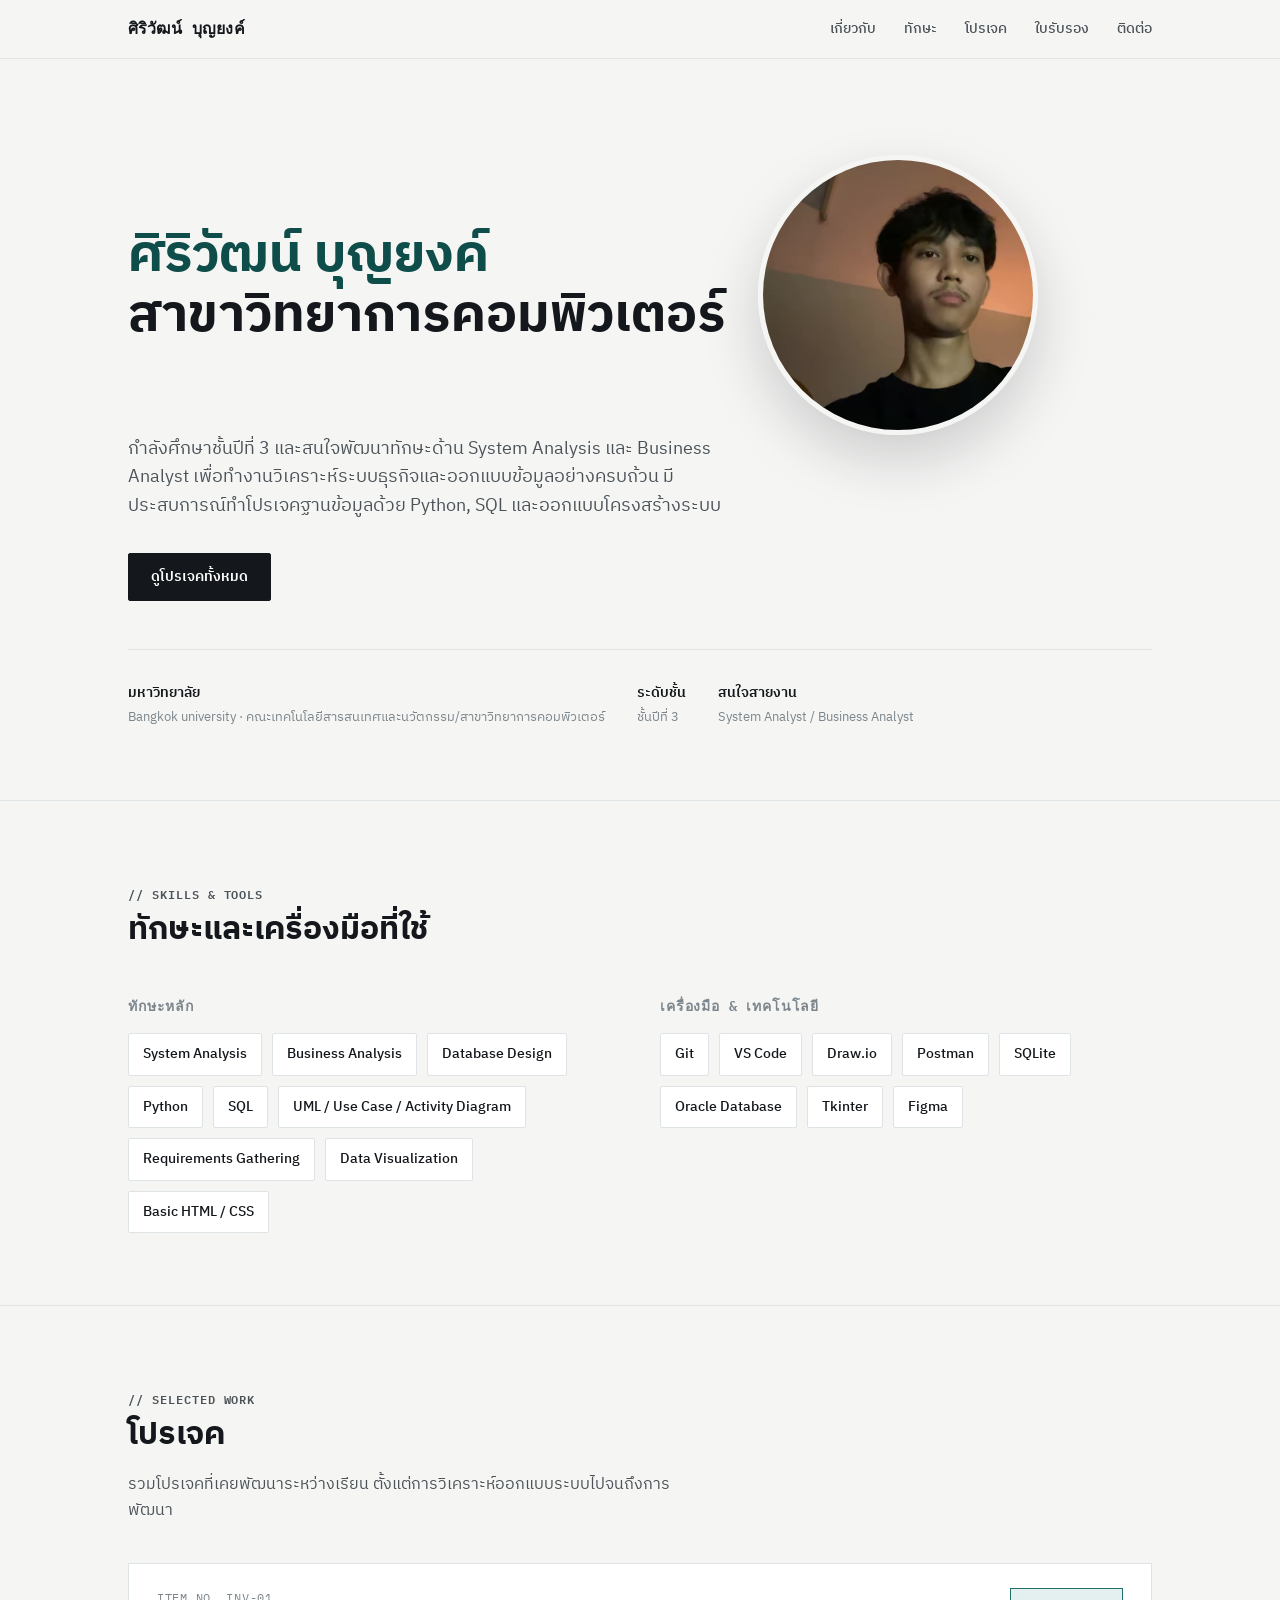
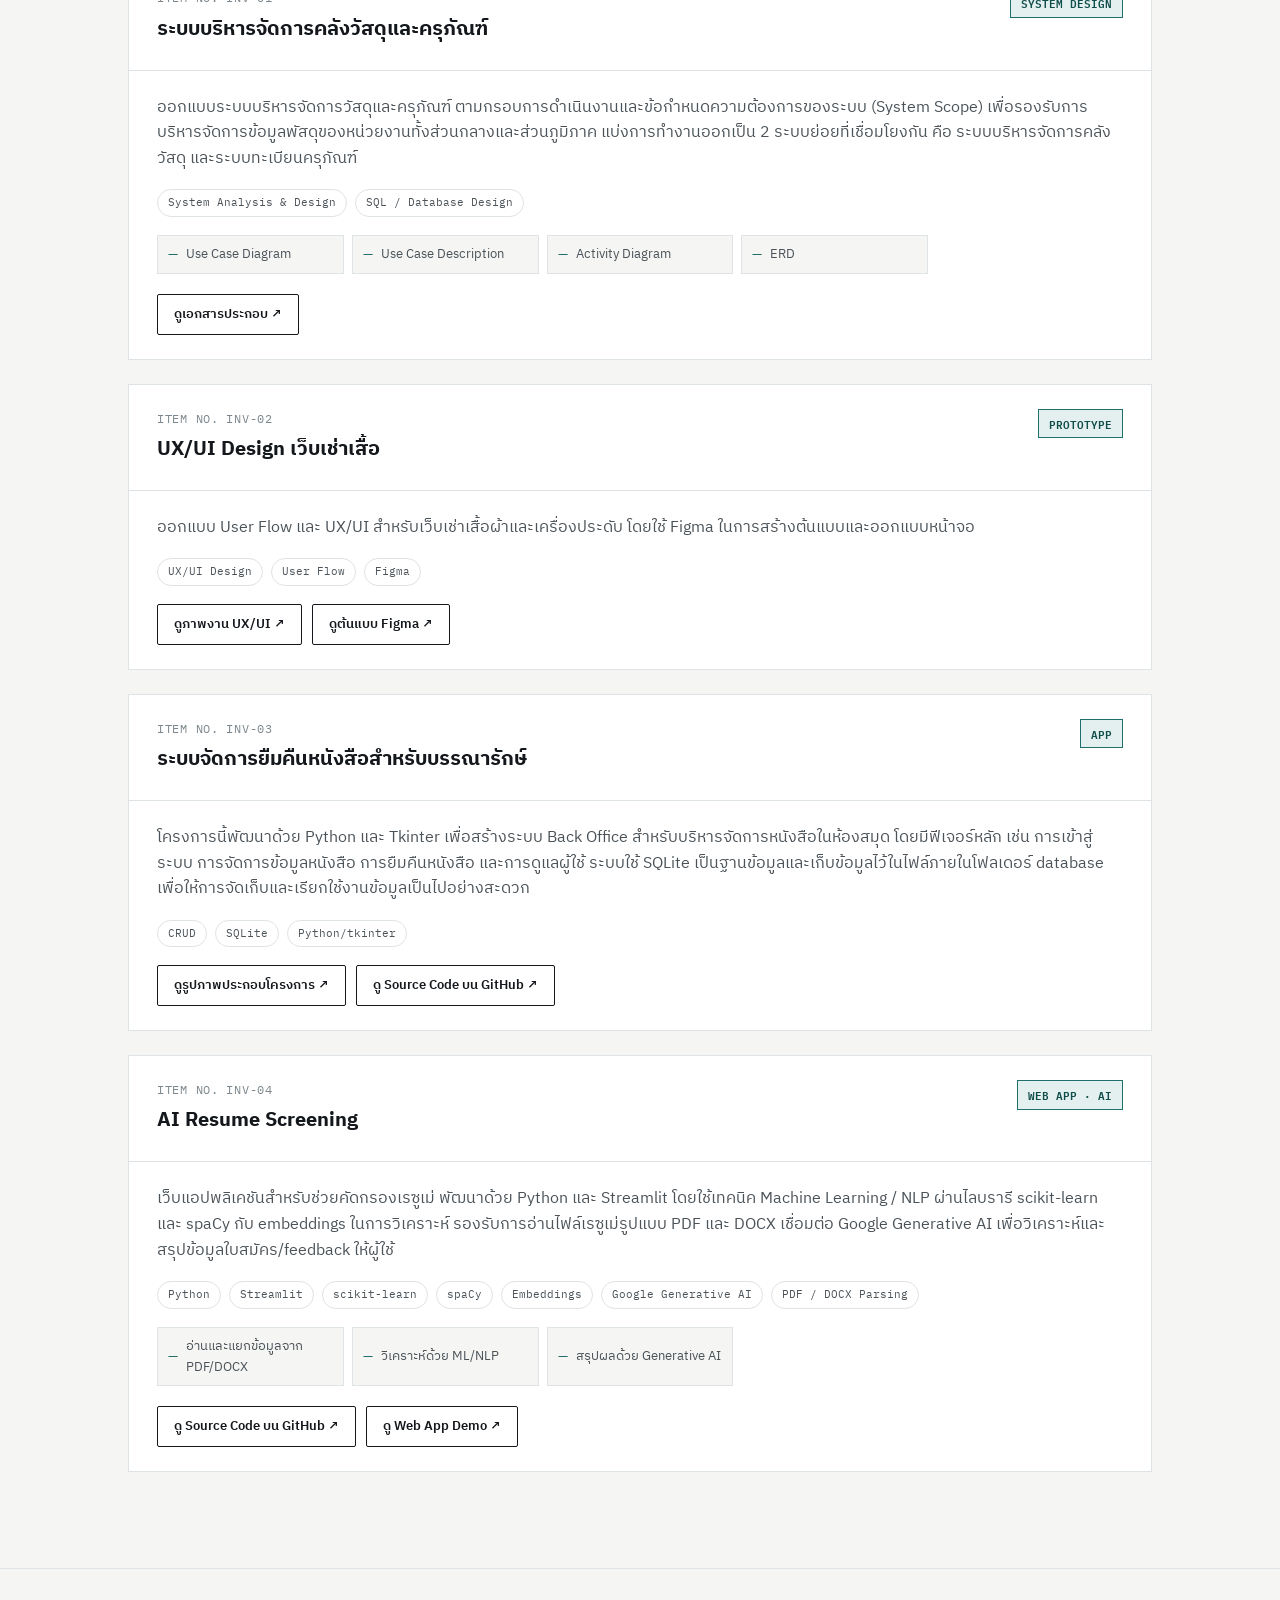
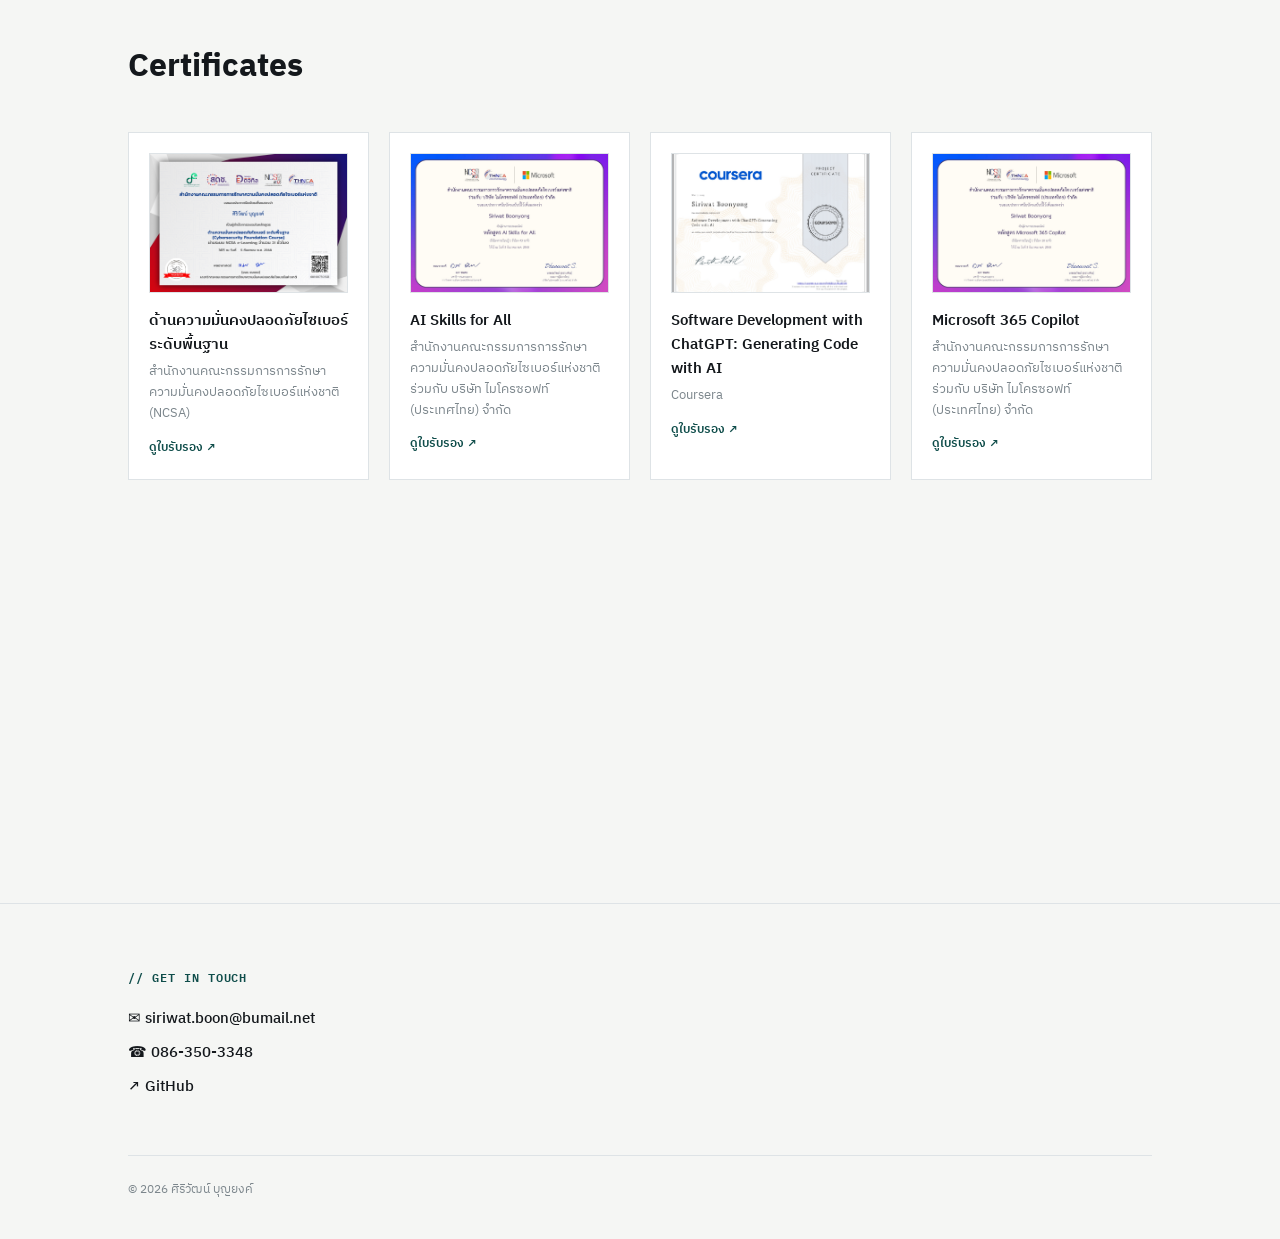
==== index.html @ 6d633935 "update2" ====
<!DOCTYPE html>
<html lang="th">
<head>
<meta charset="UTF-8">
<meta name="viewport" content="width=device-width, initial-scale=1.0">
<title> ศิริวัฒน์ บุญยงค์</title>
<link rel="preconnect" href="https://fonts.googleapis.com">
<link rel="preconnect" href="https://fonts.gstatic.com" crossorigin>
<link href="https://fonts.googleapis.com/css2?family=IBM+Plex+Sans+Thai:wght@400;500;600;700&family=IBM+Plex+Mono:wght@500;600&display=swap" rel="stylesheet">
<link rel="stylesheet" href="css/styles.css">
  
</head>
<body>

<header class="site">
  <nav class="nav">
    <a href="#top" class="nav-name mono">ศิริวัฒน์ บุญยงค์</a>
    <button class="nav-toggle" id="navToggle" aria-label="เปิดเมนู">MENU</button>
    <ul class="nav-links" id="navLinks">
      <li><a href="#about">เกี่ยวกับ</a></li>
      <li><a href="#skills">ทักษะ</a></li>
      <li><a href="#projects">โปรเจค</a></li>
      <li><a href="#certificates">ใบรับรอง</a></li>
      <li><a href="#contact">ติดต่อ</a></li>
    </ul>
  </nav>
</header>

<main id="top">

  <!-- ================= HERO ================= -->
  <section class="hero" id="about">
    <div class="wrap">
      <div class="hero-inner">
        <div>
          <div class="hero-head">
            <h1><span>ศิริวัฒน์ บุญยงค์</span><br>สาขาวิทยาการคอมพิวเตอร์</h1>
            <div class="hero-profile" data-reveal>
              <img src="images/profile.jpg" alt="ภาพโปรไฟล์ ศิริวัฒน์ บุญยงค์">
            </div>
          </div>
          <p class="lede">
            กำลังศึกษาชั้นปีที่ 3 และสนใจพัฒนาทักษะด้าน System Analysis
            และ Business Analyst เพื่อทำงานวิเคราะห์ระบบธุรกิจและออกแบบข้อมูลอย่างครบถ้วน
            มีประสบการณ์ทำโปรเจคฐานข้อมูลด้วย Python, SQL และออกแบบโครงสร้างระบบ
          </p>
          <div class="hero-actions">
            <a href="#projects" class="btn btn--primary">ดูโปรเจคทั้งหมด</a>
          </div>

          <div class="hero-meta">
            <div><strong>มหาวิทยาลัย</strong>Bangkok university · คณะเทคโนโลยีสารสนเทศและนวัตกรรม/สาขาวิทยาการคอมพิวเตอร์ </div>
            <div><strong>ระดับชั้น</strong>ชั้นปีที่ 3</div>
            <div><strong>สนใจสายงาน</strong>System Analyst / Business Analyst</div>
          </div>
        </div>
      </div>
    </div>
  </section>

  <!-- ================= SKILLS ================= -->
  <section id="skills">
    <div class="wrap">
      <div class="section-head" data-reveal>
        <p class="eyebrow">// skills &amp; tools</p>
        <h2>ทักษะและเครื่องมือที่ใช้</h2>
      </div>

      <div class="skills-grid">
        <div class="skill-block" data-reveal>
          <h3>ทักษะหลัก</h3>
          <div class="chip-row">
            <span class="chip">System Analysis</span>
            <span class="chip">Business Analysis</span>
            <span class="chip">Database Design</span>
            <span class="chip">Python</span>
            <span class="chip">SQL</span>
            <span class="chip">UML / Use Case / Activity Diagram</span>
            <span class="chip">Requirements Gathering</span>
            <span class="chip">Data Visualization</span>
            <span class="chip">Basic HTML / CSS</span>
          </div>
        </div>
        <div class="skill-block" data-reveal>
          <h3>เครื่องมือ &amp; เทคโนโลยี</h3>
          <div class="chip-row">
            <span class="chip">Git</span>
            <span class="chip">VS Code</span>
            <span class="chip">Draw.io</span>
            <span class="chip">Postman</span>
            <span class="chip">SQLite</span>
            <span class="chip">Oracle Database</span>
            <span class="chip">Tkinter</span>
            <span class="chip">Figma</span>

          </div>
        </div>
      </div>
    </div>
  </section>

  <!-- ================= PROJECTS ================= -->
  <section id="projects">
    <div class="wrap">
      <div class="section-head" data-reveal>
        <p class="eyebrow">// selected work</p>
        <h2>โปรเจค</h2>
        <p>รวมโปรเจคที่เคยพัฒนาระหว่างเรียน ตั้งแต่การวิเคราะห์ออกแบบระบบไปจนถึงการพัฒนา</p>
      </div>

      <!-- PROJECT 01 -->
      <article class="project-card" data-reveal>
        <div class="project-top">
          <div>
            <span class="project-code mono">ITEM NO. INV-01</span>
            <h3>ระบบบริหารจัดการคลังวัสดุและครุภัณฑ์</h3>
          </div>
          <span class="project-status">System Design</span>
        </div>
        <div class="project-body">
          <p>
            ออกแบบระบบบริหารจัดการวัสดุและครุภัณฑ์ ตามกรอบการดำเนินงานและข้อกำหนดความต้องการของระบบ (System Scope) เพื่อรองรับการบริหารจัดการข้อมูลพัสดุของหน่วยงานทั้งส่วนกลางและส่วนภูมิภาค แบ่งการทำงานออกเป็น 2 ระบบย่อยที่เชื่อมโยงกัน คือ ระบบบริหารจัดการคลังวัสดุ และระบบทะเบียนครุภัณฑ์
          </p>
          <div class="stack-row">
            <span class="stack-pill">System Analysis &amp; Design</span>
            <span class="stack-pill">SQL / Database Design</span>
          </div>
          <ul class="deliverables">
            <li>Use Case Diagram</li>
            <li>Use Case Description</li>
            <li>Activity Diagram</li>
            <li>ERD</li>
          </ul>
          <div class="project-links">
            <a class="link-btn" href="https://drive.google.com/file/d/1ZK7COYSIEDJHVGigNE8I8dJNyPGnnVB8/view?usp=sharing" target="_blank" rel="noopener">ดูเอกสารประกอบ ↗</a>
          </div>
        </div>
        <!-- Project 2 -->
      </article>
      <article class="project-card" data-reveal>
        <div class="project-top">
          <div>
            <span class="project-code mono">ITEM NO. INV-02</span>
            <h3>UX/UI Design เว็บเช่าเสื้อ</h3>
          </div>
          <span class="project-status">Prototype</span>
        </div>
        <div class="project-body">
          <p>
            ออกแบบ User Flow และ UX/UI สำหรับเว็บเช่าเสื้อผ้าและเครื่องประดับ โดยใช้ Figma ในการสร้างต้นแบบและออกแบบหน้าจอ 
          </p>
          <div class="stack-row">
            <span class="stack-pill">UX/UI Design</span>
            <span class="stack-pill">User Flow</span>
            <span class="stack-pill">Figma</span>
          </div>
          <div class="project-links">
            <a class="link-btn" href="uxui.html">ดูภาพงาน UX/UI ↗</a>
            <a class="link-btn" href="https://www.figma.com/design/9d2O4RATi7Ulo5uz5bs08j/Prototype?node-id=0-1&t=9TL6RGo3eWhiR7vQ-1" target="_blank" rel="noopener">ดูต้นแบบ Figma ↗</a>
          </div>

        </div>
      </article>
      <!-- PROJECT 03 -->
      <article class="project-card" data-reveal>
        <div class="project-top">
          <div>
            <span class="project-code mono">ITEM NO. INV-03</span>
            <h3>ระบบจัดการยืมคืนหนังสือสำหรับบรรณารักษ์</h3>
          </div>
          <span class="project-status">App</span>
        </div>
        <div class="project-body">
          <p>
            โครงการนี้พัฒนาด้วย Python และ Tkinter เพื่อสร้างระบบ Back Office สำหรับบริหารจัดการหนังสือในห้องสมุด โดยมีฟีเจอร์หลัก เช่น การเข้าสู่ระบบ การจัดการข้อมูลหนังสือ การยืมคืนหนังสือ และการดูแลผู้ใช้ ระบบใช้ SQLite เป็นฐานข้อมูลและเก็บข้อมูลไว้ในไฟล์ภายในโฟลเดอร์ database เพื่อให้การจัดเก็บและเรียกใช้งานข้อมูลเป็นไปอย่างสะดวก
          </p>
          <div class="stack-row">
            <span class="stack-pill">CRUD</span>
            <span class="stack-pill">SQLite</span>
            <span class="stack-pill">Python/tkinter</span>
          </div>
          <div class="project-links">
            <a class="link-btn" href="project2.html">ดูรูปภาพประกอบโครงการ ↗</a>
            <a class="link-btn" href="https://github.com/bbunnyb8/CS430.git" target="_blank" rel="noopener">ดู Source Code บน GitHub ↗</a>
          </div>
        </div>
      </article>

      <!-- PROJECT 04 -->
      <article class="project-card" data-reveal>
        <div class="project-top">
          <div>
            <span class="project-code mono">ITEM NO. INV-04</span>
            <h3>AI Resume Screening</h3>
          </div>
          <span class="project-status">Web App · AI</span>
        </div>
        <div class="project-body">
          <p>
            เว็บแอปพลิเคชันสำหรับช่วยคัดกรองเรซูเม่ พัฒนาด้วย Python และ Streamlit โดยใช้เทคนิค Machine Learning / NLP
            ผ่านไลบรารี scikit-learn และ spaCy กับ embeddings ในการวิเคราะห์ รองรับการอ่านไฟล์เรซูเม่รูปแบบ
            PDF และ DOCX เชื่อมต่อ Google Generative AI เพื่อวิเคราะห์และสรุปข้อมูลใบสมัคร/feedback ให้ผู้ใช้
          </p>
          <div class="stack-row">
            <span class="stack-pill">Python</span>
            <span class="stack-pill">Streamlit</span>
            <span class="stack-pill">scikit-learn</span>
            <span class="stack-pill">spaCy</span>
            <span class="stack-pill">Embeddings</span>
            <span class="stack-pill">Google Generative AI</span>
            <span class="stack-pill">PDF / DOCX Parsing</span>
          </div>
          <ul class="deliverables">
            <li>อ่านและแยกข้อมูลจาก PDF/DOCX</li>
            <li>วิเคราะห์ด้วย ML/NLP</li>
            <li>สรุปผลด้วย Generative AI</li>
          </ul>
          <div class="project-links">
            <a class="link-btn" href="https://github.com/siriwxt2004/Project-CS460-AI-Resume-Screening.git" target="_blank" rel="noopener">ดู Source Code บน GitHub ↗</a>
            <a class="link-btn" href="https://project-cs460-ai-resume-screening-njx594xsb7g9jujrwlzyk2.streamlit.app/" target="_blank" rel="noopener">ดู Web App Demo ↗</a>
          </div>

        </div>
      </article>
  </section>

  <!-- ================= CERTIFICATES ================= -->
  <section id="certificates">
    <div class="wrap">
      <div class="section-head" data-reveal>
        <h2>Certificates</h2>
      </div>

      <div class="cert-grid">
        <div class="cert-card" data-reveal>
          <a href="images/1.jpg" target="_blank" rel="noopener" aria-label="ดูใบรับรอง 1">
            <div class="cert-thumb"><img src="images/1.jpg" alt="ใบรับรอง 1"></div>
          </a>
          <h4>ด้านความมั่นคงปลอดภัยไซเบอร์ ระดับพื้นฐาน</h4>
          <p>สำนักงานคณะกรรมการการรักษาความมั่นคงปลอดภัยไซเบอร์แห่งชาติ (NCSA)</p>
          <a href="images/1.jpg" target="_blank" rel="noopener">ดูใบรับรอง ↗</a>
        </div>
        <div class="cert-card" data-reveal>
          <a href="images/2.jpg" target="_blank" rel="noopener" aria-label="ดูใบรับรอง 2">
            <div class="cert-thumb"><img src="images/2.jpg" alt="ใบรับรอง 2"></div>
          </a>
          <h4>AI Skills for All</h4>
          <p>สำนักงานคณะกรรมการการรักษาความมั่นคงปลอดภัยไซเบอร์แห่งชาติ ร่วมกับ บริษัท ไมโครซอฟท์ (ประเทศไทย) จำกัด</p>
          <a href="images/2.jpg" target="_blank" rel="noopener">ดูใบรับรอง ↗</a>
        </div>
        <div class="cert-card" data-reveal>
          <a href="images/4.jpg" target="_blank" rel="noopener" aria-label="ดูใบรับรอง 4">
            <div class="cert-thumb"><img src="images/4.jpg" alt="ใบรับรอง 4"></div>
          </a>
          <h4>Software Development with ChatGPT: Generating Code with AI</h4>
          <p>Coursera</p>
          <a href="images/4.jpg" target="_blank" rel="noopener">ดูใบรับรอง ↗</a>
        </div>
        <div class="cert-card" data-reveal>
          <a href="images/5.jpg" target="_blank" rel="noopener" aria-label="ดูใบรับรอง 5">
            <div class="cert-thumb"><img src="images/5.jpg" alt="ใบรับรอง 5"></div>
          </a>
          <h4>Microsoft 365 Copilot</h4>
          <p>สำนักงานคณะกรรมการการรักษาความมั่นคงปลอดภัยไซเบอร์แห่งชาติ ร่วมกับ บริษัท ไมโครซอฟท์ (ประเทศไทย) จำกัด</p>
          <a href="images/5.jpg" target="_blank" rel="noopener">ดูใบรับรอง ↗</a>
        </div>
        <div class="cert-card" data-reveal>
          <a href="images/6.jpg" target="_blank" rel="noopener" aria-label="ดูใบรับรอง 6">
            <div class="cert-thumb"><img src="images/6.jpg" alt="ใบรับรอง 6"></div>
          </a>
          <h4>Official Practice Exam: AWS Certified AI Practitioner (AIF-C01 - English)</h4>
          <p>AWS Training & Certification</p>
          <a href="images/6.jpg" target="_blank" rel="noopener">ดูใบรับรอง ↗</a>
        </div>
      </div>
    </div>
  </section>

  <!-- ================= CONTACT ================= -->
  <footer id="contact">
    <div class="wrap">
      <div class="contact-grid">
        <div>
          <p class="eyebrow">// get in touch</p>
          <!-- <h2 class="contact-heading">พร้อมพูดคุยเรื่องสหกิจศึกษา<br>หรือโอกาสร่วมงาน</h2> -->
          <ul class="contact-list">
            <li><a href="mailto:siriwat.boon@bumail.net">✉ siriwat.boon@bumail.net</a></li>
            <li><a href="tel:0863503348">☎ 086-350-3348</a></li>
            <li><a href="https://github.com/siriwxt2004" target="_blank" rel="noopener">↗ GitHub</a></li>

          </ul>
        </div>
      </div>
      <div class="foot-bottom">
        <span>© 2026 ศิริวัฒน์ บุญยงค์</span>
        <!-- <span class="mono">STATUS: OPEN FOR CO-OP 2569</span> -->
      </div>
    </div>
  </footer>

</main>

<script src="js/scripts.js"></script>

</body>
</html>
---- css/styles.css ----
:root{
    --bg:#F5F6F4;
    --bg-alt:#FFFFFF;
    --ink:#14181C;
    --ink-soft:#4B5359;
    --ink-faint:#7C868C;
    --line:#DEE3E6;
    --accent:#1F6F6B;
    --accent-ink:#0F4D4A;
    --accent-soft:#E4F0EF;
    --amber:#B8842E;
    --amber-soft:#F6EDDD;
    --radius:2px;
    --maxw:1080px;
  }
  *{box-sizing:border-box;}
  html{scroll-behavior:smooth;}
  body{
    margin:0;
    background:var(--bg);
    color:var(--ink);
    font-family:'IBM Plex Sans Thai',sans-serif;
    line-height:1.6;
    -webkit-font-smoothing:antialiased;
  }
  .mono{font-family:'IBM Plex Mono',monospace;}
  a{color:inherit;}
  img{max-width:100%;display:block;}
  .wrap{max-width:var(--maxw);margin:0 auto;padding:0 28px;}
  :focus-visible{outline:2px solid var(--accent);outline-offset:3px;}

  /* ---------- NAV ---------- */
  header.site{
    position:sticky;top:0;z-index:50;
    background:rgba(245,246,244,0.92);
    backdrop-filter:blur(6px);
    border-bottom:1px solid var(--line);
  }
  .nav{display:flex;align-items:center;justify-content:space-between;padding:16px 28px;max-width:var(--maxw);margin:0 auto;}
  .nav-name{font-weight:700;font-size:16px;letter-spacing:0.01em;text-decoration:none;}
  .nav-links{display:flex;gap:28px;list-style:none;margin:0;padding:0;}
  .nav-links a{text-decoration:none;font-size:14px;color:var(--ink-soft);font-weight:500;transition:color .15s;}
  .nav-links a:hover{color:var(--accent-ink);}
  .nav-toggle{display:none;background:none;border:1px solid var(--line);border-radius:var(--radius);padding:8px 10px;font-family:'IBM Plex Mono',monospace;font-size:12px;cursor:pointer;}

  /* ---------- ASSET TAG (signature element) ---------- */
  .tag{
    position:relative;
    display:inline-flex;align-items:center;gap:8px;
    font-family:'IBM Plex Mono',monospace;
    font-size:12px;font-weight:600;letter-spacing:0.04em;
    padding:6px 14px 6px 20px;
    border:1px solid var(--accent);
    color:var(--accent-ink);
    background:var(--accent-soft);
    text-transform:uppercase;
  }
  .tag::before{
    content:"";
    position:absolute;left:8px;top:50%;transform:translateY(-50%);
    width:5px;height:5px;border-radius:50%;
    background:var(--bg);
    border:1px solid var(--accent);
  }
  .tag--amber{border-color:var(--amber);color:var(--amber);background:var(--amber-soft);}
  .tag--amber::before{border-color:var(--amber);}

  /* ---------- HERO ---------- */
  .hero{padding:96px 0 72px;border-bottom:1px solid var(--line);}
  .hero-inner{display:grid;grid-template-columns:minmax(0,1fr);gap:32px;}
  .hero-head{display:flex;align-items:center;gap:32px;flex-wrap:wrap;}
  .hero-head h1{margin:0;}
  .hero-profile{width:auto;min-width:0;padding:0;background:transparent;border:none;box-shadow:none;}
  .hero-profile img{width:280px;height:280px;border-radius:50%;border:5px solid var(--bg);box-shadow:0 24px 55px rgba(20,24,28,.18);object-fit:cover;display:block;}
  .hero-eyebrow{margin-bottom:20px;}
  .hero h1{font-size:clamp(32px,5vw,52px);font-weight:700;line-height:1.15;margin:0 0 16px;}
  .hero h1 span{color:var(--accent-ink);}
  .hero p.lede{font-size:18px;color:var(--ink-soft);max-width:620px;margin:0 0 32px;}
  .hero-actions{display:flex;gap:12px;flex-wrap:wrap;}
  .btn{
    display:inline-flex;align-items:center;gap:8px;
    padding:12px 22px;font-size:14px;font-weight:600;
    text-decoration:none;border-radius:var(--radius);
    border:1px solid var(--ink);transition:all .15s;
  }
  .btn--primary{background:var(--ink);color:var(--bg-alt);}
  .btn--primary:hover{background:var(--accent-ink);border-color:var(--accent-ink);}
  .btn--ghost{background:transparent;color:var(--ink);}
  .btn--ghost:hover{background:var(--ink);color:var(--bg-alt);}

  .hero-meta{display:flex;gap:32px;flex-wrap:wrap;margin-top:48px;padding-top:32px;border-top:1px solid var(--line);}
  .hero-meta div{font-size:13px;color:var(--ink-faint);}
  .hero-meta strong{display:block;font-size:14px;color:var(--ink);font-weight:600;margin-bottom:2px;}

  /* ---------- SECTION SHELL ---------- */
  section{padding:72px 0;border-bottom:1px solid var(--line);}
  .section-head{margin-bottom:40px;}
  .eyebrow{font-family:'IBM Plex Mono',monospace;font-size:12px;font-weight:600;letter-spacing:0.08em;text-transform:uppercase;color:var(--accent-ink);margin:0 0 10px;}
  .section-head h2{font-size:clamp(24px,3vw,32px);font-weight:700;margin:0;}
  .section-head p{color:var(--ink-soft);max-width:560px;margin:12px 0 0;}

  /* ---------- SKILLS ---------- */
  .skills-grid{display:grid;grid-template-columns:1fr 1fr;gap:40px;}
  .skill-block h3{font-size:14px;text-transform:uppercase;letter-spacing:0.06em;color:var(--ink-faint);margin:0 0 16px;font-family:'IBM Plex Mono',monospace;}
  .chip-row{display:flex;flex-wrap:wrap;gap:10px;}
  .chip{
    display:flex;align-items:center;gap:8px;
    background:var(--bg-alt);border:1px solid var(--line);
    padding:9px 14px;font-size:14px;font-weight:500;
    border-radius:var(--radius);
  }
  .chip .num{font-family:'IBM Plex Mono',monospace;font-size:11px;color:var(--ink-faint);}

  /* ---------- PROJECTS ---------- */
  .project-card{
    background:var(--bg-alt);border:1px solid var(--line);
    margin-bottom:24px;position:relative;
  }
  .project-card::before{
    content:"";position:absolute;left:20px;top:0;width:1px;height:100%;
    background:repeating-linear-gradient(to bottom, var(--line) 0 6px, transparent 6px 12px);
    opacity:.6;display:none;
  }
  .project-top{
    display:flex;align-items:flex-start;justify-content:space-between;
    gap:20px;padding:24px 28px;border-bottom:1px solid var(--line);
    flex-wrap:wrap;
  }
  .project-code{font-family:'IBM Plex Mono',monospace;font-size:12px;color:var(--ink-faint);letter-spacing:0.06em;margin-bottom:6px;display:block;}
  .project-top h3{font-size:20px;margin:0;font-weight:700;}
  .project-status{font-family:'IBM Plex Mono',monospace;font-size:11px;font-weight:600;padding:5px 10px;border:1px solid var(--accent);color:var(--accent-ink);background:var(--accent-soft);text-transform:uppercase;white-space:nowrap;height:fit-content;}
  .project-body{padding:24px 28px;}
  .project-body p{color:var(--ink-soft);margin:0 0 18px;}
  .stack-row{display:flex;flex-wrap:wrap;gap:8px;margin-bottom:18px;}
  .stack-pill{font-family:'IBM Plex Mono',monospace;font-size:11px;padding:4px 10px;border:1px solid var(--line);color:var(--ink-soft);border-radius:20px;}
  .deliverables{margin:0 0 20px;padding:0;list-style:none;display:grid;grid-template-columns:repeat(auto-fill,minmax(160px,1fr));gap:8px;}
  .deliverables li{font-size:13px;color:var(--ink-soft);padding:8px 10px;background:var(--bg);border:1px solid var(--line);display:flex;align-items:center;gap:8px;}
  .deliverables li::before{content:"—";color:var(--accent);font-weight:700;}
  .project-links{display:flex;gap:10px;flex-wrap:wrap;}
  .link-btn{
    font-size:13px;font-weight:600;padding:9px 16px;text-decoration:none;
    border:1px solid var(--ink);border-radius:var(--radius);
    display:inline-flex;align-items:center;gap:6px;
    background:transparent;color:var(--ink);cursor:pointer;
    font-family:inherit;
  }
  .link-btn:hover{background:var(--ink);color:var(--bg-alt);}
  .note{font-size:12px;color:var(--ink-faint);margin-top:14px;border-top:1px dashed var(--line);padding-top:12px;}

  .add-project{
    border:1px dashed var(--ink-faint);
    background:transparent;
    padding:28px;text-align:center;color:var(--ink-faint);
    font-size:14px;
  }
  .add-project strong{display:block;color:var(--ink-soft);margin-bottom:4px;font-weight:600;}

  /* ---------- CERTIFICATES ---------- */
  .cert-grid{display:grid;grid-template-columns:repeat(auto-fill,minmax(240px,1fr));gap:20px;}
  .cert-card{background:var(--bg-alt);border:1px solid var(--line);padding:20px;}
  .cert-thumb{
    height:140px;background:var(--amber-soft);border:1px solid var(--line);
    display:flex;align-items:center;justify-content:center;
    margin-bottom:16px;color:var(--amber);font-family:'IBM Plex Mono',monospace;font-size:12px;
    overflow:hidden;
  }
  .cert-thumb img{width:100%;height:100%;object-fit:cover;display:block;}
  .cert-card h4{margin:0 0 4px;font-size:15px;font-weight:600;}
  .cert-card p{margin:0 0 10px;font-size:13px;color:var(--ink-faint);}
  .cert-card a{font-size:12px;font-weight:600;color:var(--accent-ink);text-decoration:none;}
  .cert-card a:hover{text-decoration:underline;}

  /* ---------- CONTACT / FOOTER ---------- */
  footer{padding:64px 0 40px;}
  .contact-grid{display:flex;flex-wrap:wrap;gap:40px;justify-content:space-between;align-items:flex-end;}
  .contact-list{list-style:none;padding:0;margin:20px 0 0;display:flex;flex-direction:column;gap:10px;}
  .contact-list a{text-decoration:none;font-size:15px;font-weight:500;display:flex;gap:10px;align-items:center;}
  .contact-list a:hover{color:var(--accent-ink);}
  .foot-bottom{margin-top:56px;padding-top:24px;border-top:1px solid var(--line);font-size:12px;color:var(--ink-faint);display:flex;justify-content:space-between;flex-wrap:wrap;gap:10px;}

  [data-reveal]{opacity:0;transform:translateY(14px);transition:opacity .5s ease, transform .5s ease;}
  [data-reveal].is-visible{opacity:1;transform:translateY(0);}
  @media (prefers-reduced-motion: reduce){
    [data-reveal]{opacity:1;transform:none;transition:none;}
    html{scroll-behavior:auto;}
  }

  @media (max-width:960px){
    .hero-inner{grid-template-columns:1fr;}
    .hero-head{flex-direction:column;align-items:flex-start;}
    .hero-profile{margin:0;}
  }
  @media (max-width:760px){
    .nav-links{
      position:absolute;top:100%;left:0;right:0;background:var(--bg-alt);
      flex-direction:column;padding:16px 28px;border-bottom:1px solid var(--line);
      display:none;gap:16px;
    }
    .nav-links.open{display:flex;}
    .nav-toggle{display:block;}
    .skills-grid{grid-template-columns:1fr;}
    .hero{padding:64px 0 48px;}
    .contact-grid{flex-direction:column;align-items:flex-start;}
  }
  .back-btn{display:inline-flex;align-items:center;gap:8px;padding:12px 18px;border-radius:var(--radius);border:1px solid var(--ink);background:var(--bg-alt);color:var(--ink);font-weight:600;}
  .page-head{padding:72px 0 24px;}
  .page-head h1{margin:0;font-size:clamp(30px,4vw,44px);line-height:1.1;font-weight:700;}
  .page-head p{margin:12px 0 0;color:var(--ink-soft);max-width:720px;}
  .gallery-grid{display:grid;grid-template-columns:repeat(2,minmax(0,1fr));gap:20px;margin-top:40px;}
  .gallery-card{background:var(--bg-alt);border:1px solid var(--line);padding:16px;border-radius:10px;}
  .gallery-image-button{border:none;background:transparent;padding:0;width:100%;cursor:pointer;text-align:left;}
  .gallery-image-button img{height:320px;object-fit:contain;width:100%;background:#fff;border-radius:8px;transition:transform .15s ease;}
  .gallery-image-button:hover img{transform:scale(1.02);}
  .gallery-card h2{margin:18px 0 10px;font-size:16px;}
  .gallery-card p{margin:0;color:var(--ink-soft);font-size:14px;line-height:1.5;}
  .caption{display:block;margin-top:10px;font-size:13px;color:var(--ink-faint);}
  .lightbox-overlay{position:fixed;inset:0;display:none;align-items:center;justify-content:center;background:rgba(20,24,28,.75);z-index:200;}
  .lightbox-overlay.is-open{display:flex;}
  .lightbox-backdrop{position:absolute;inset:0;background:rgba(20,24,28,.75);}
  .lightbox-content{position:relative;max-width:min(90vw,980px);width:100%;background:var(--bg-alt);border-radius:16px;overflow:hidden;box-shadow:0 20px 60px rgba(0,0,0,.2);padding:24px;z-index:1;}
  .lightbox-close{position:absolute;top:16px;right:16px;border:none;background:var(--bg-alt);color:var(--ink);width:38px;height:38px;border-radius:50%;cursor:pointer;font-size:18px;z-index:2;}
  .lightbox-content img{width:100%;height:auto;max-height:70vh;object-fit:contain;display:block;border-radius:12px;}
  .lightbox-caption{margin-top:16px;color:var(--ink-soft);font-size:14px;}
  .lightbox-controls{display:flex;justify-content:center;gap:12px;margin-top:16px;}
  .lightbox-controls button{border:1px solid var(--line);background:var(--bg-alt);padding:10px 14px;border-radius:8px;cursor:pointer;font-family:inherit;color:var(--ink);}
  @media(max-width:860px){.gallery-grid{grid-template-columns:1fr;}.gallery-card img{height:auto;}}
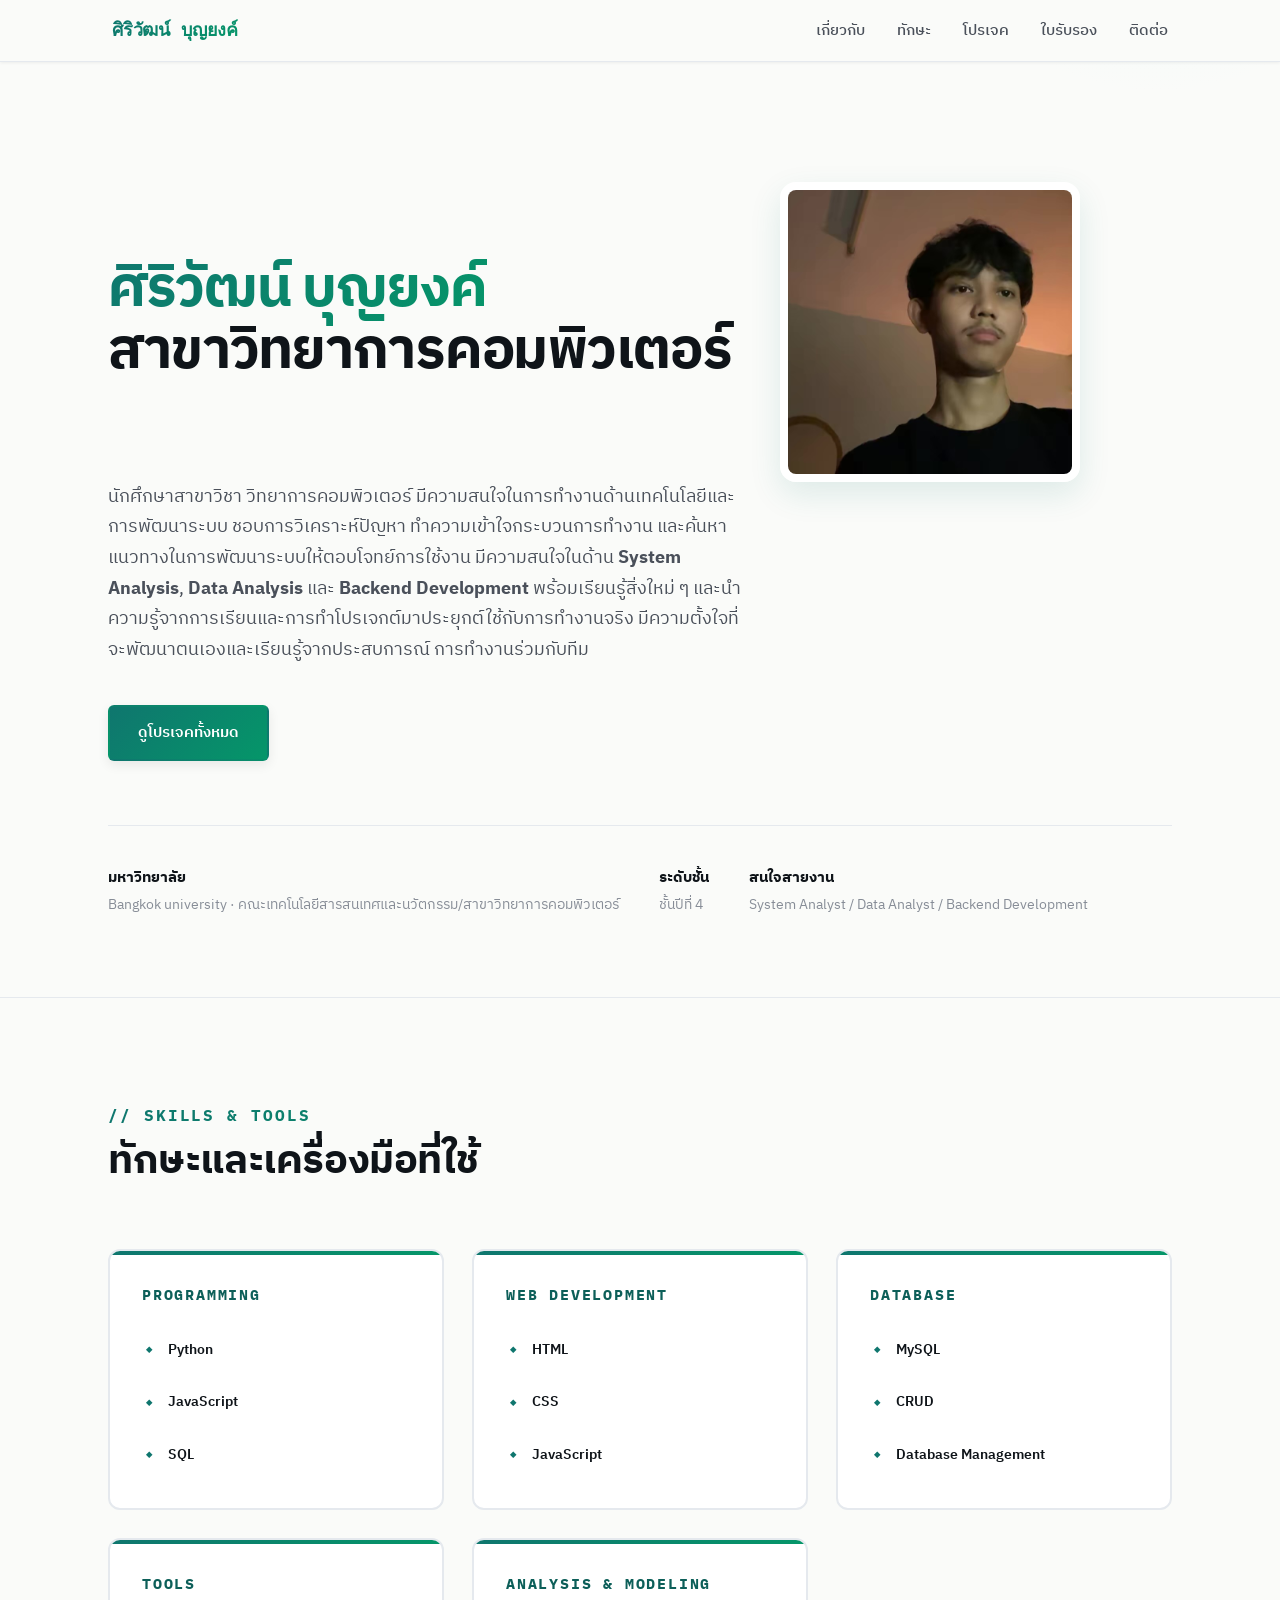
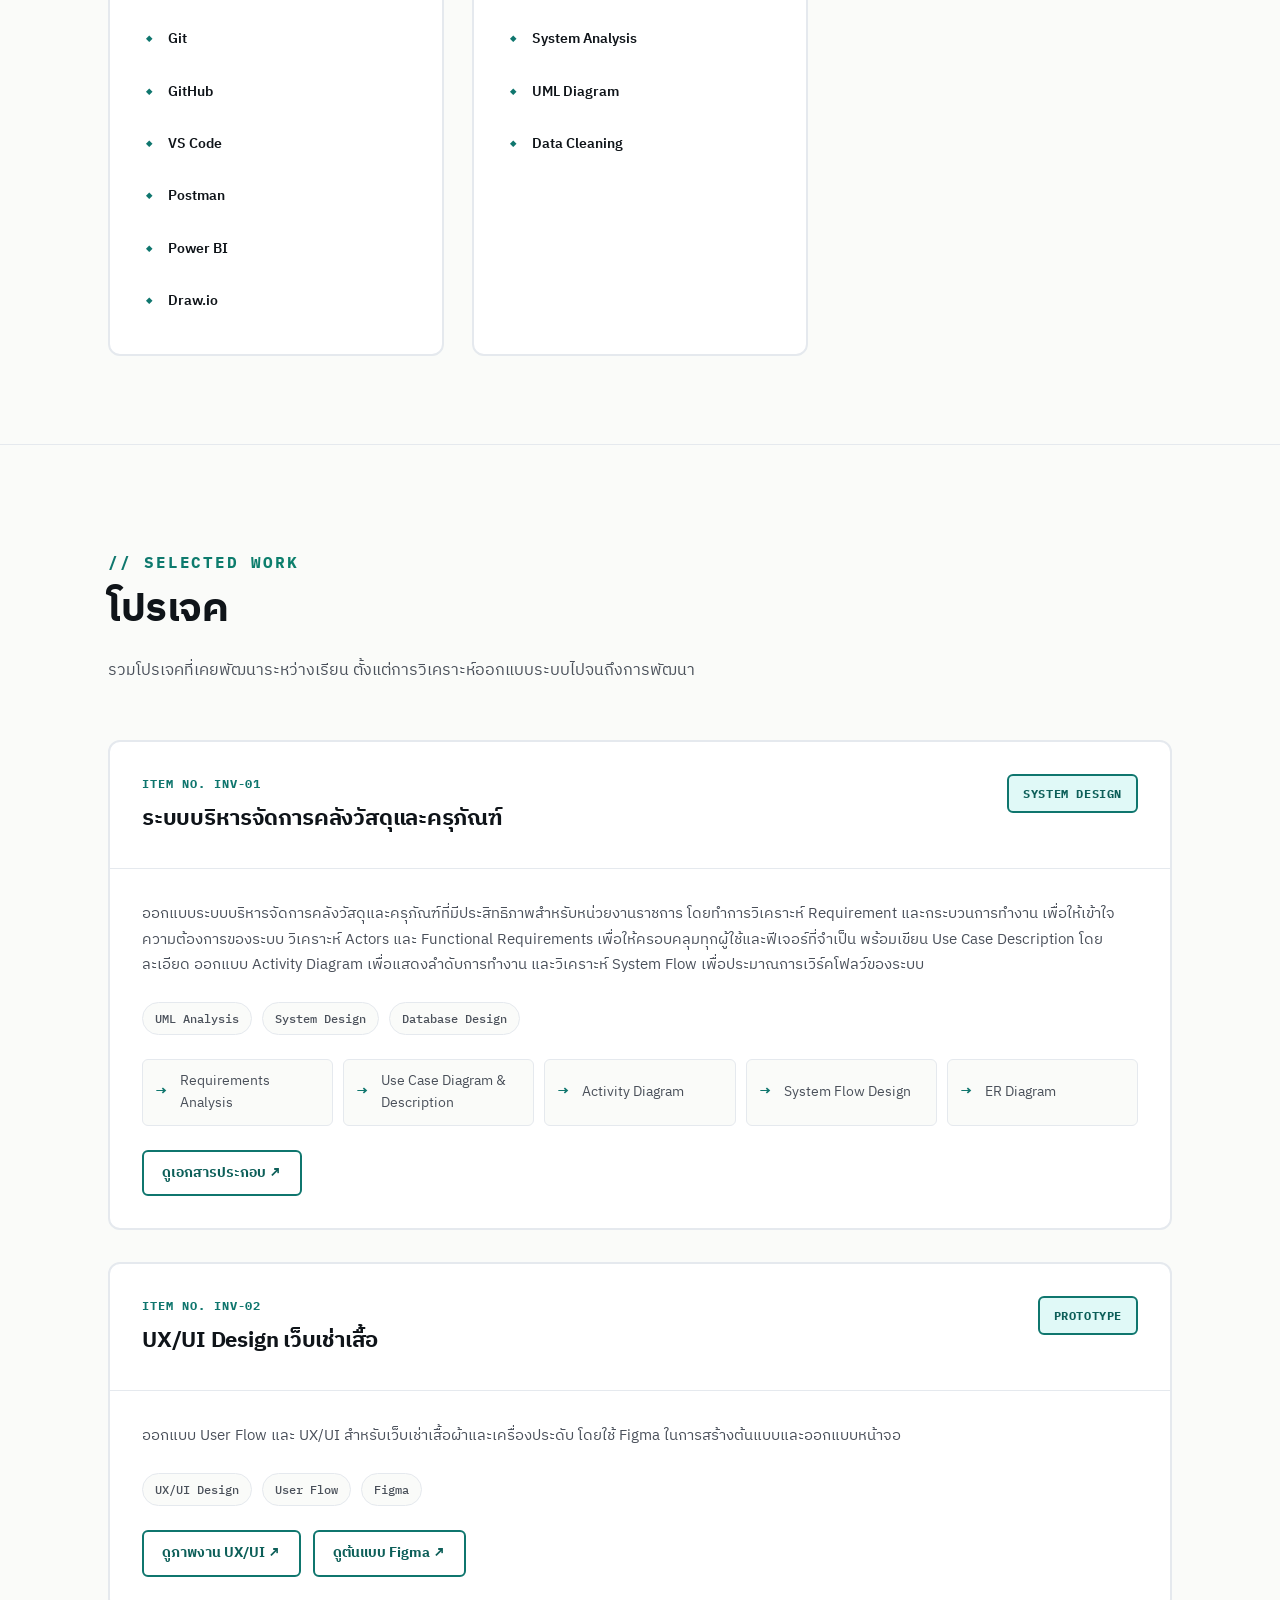
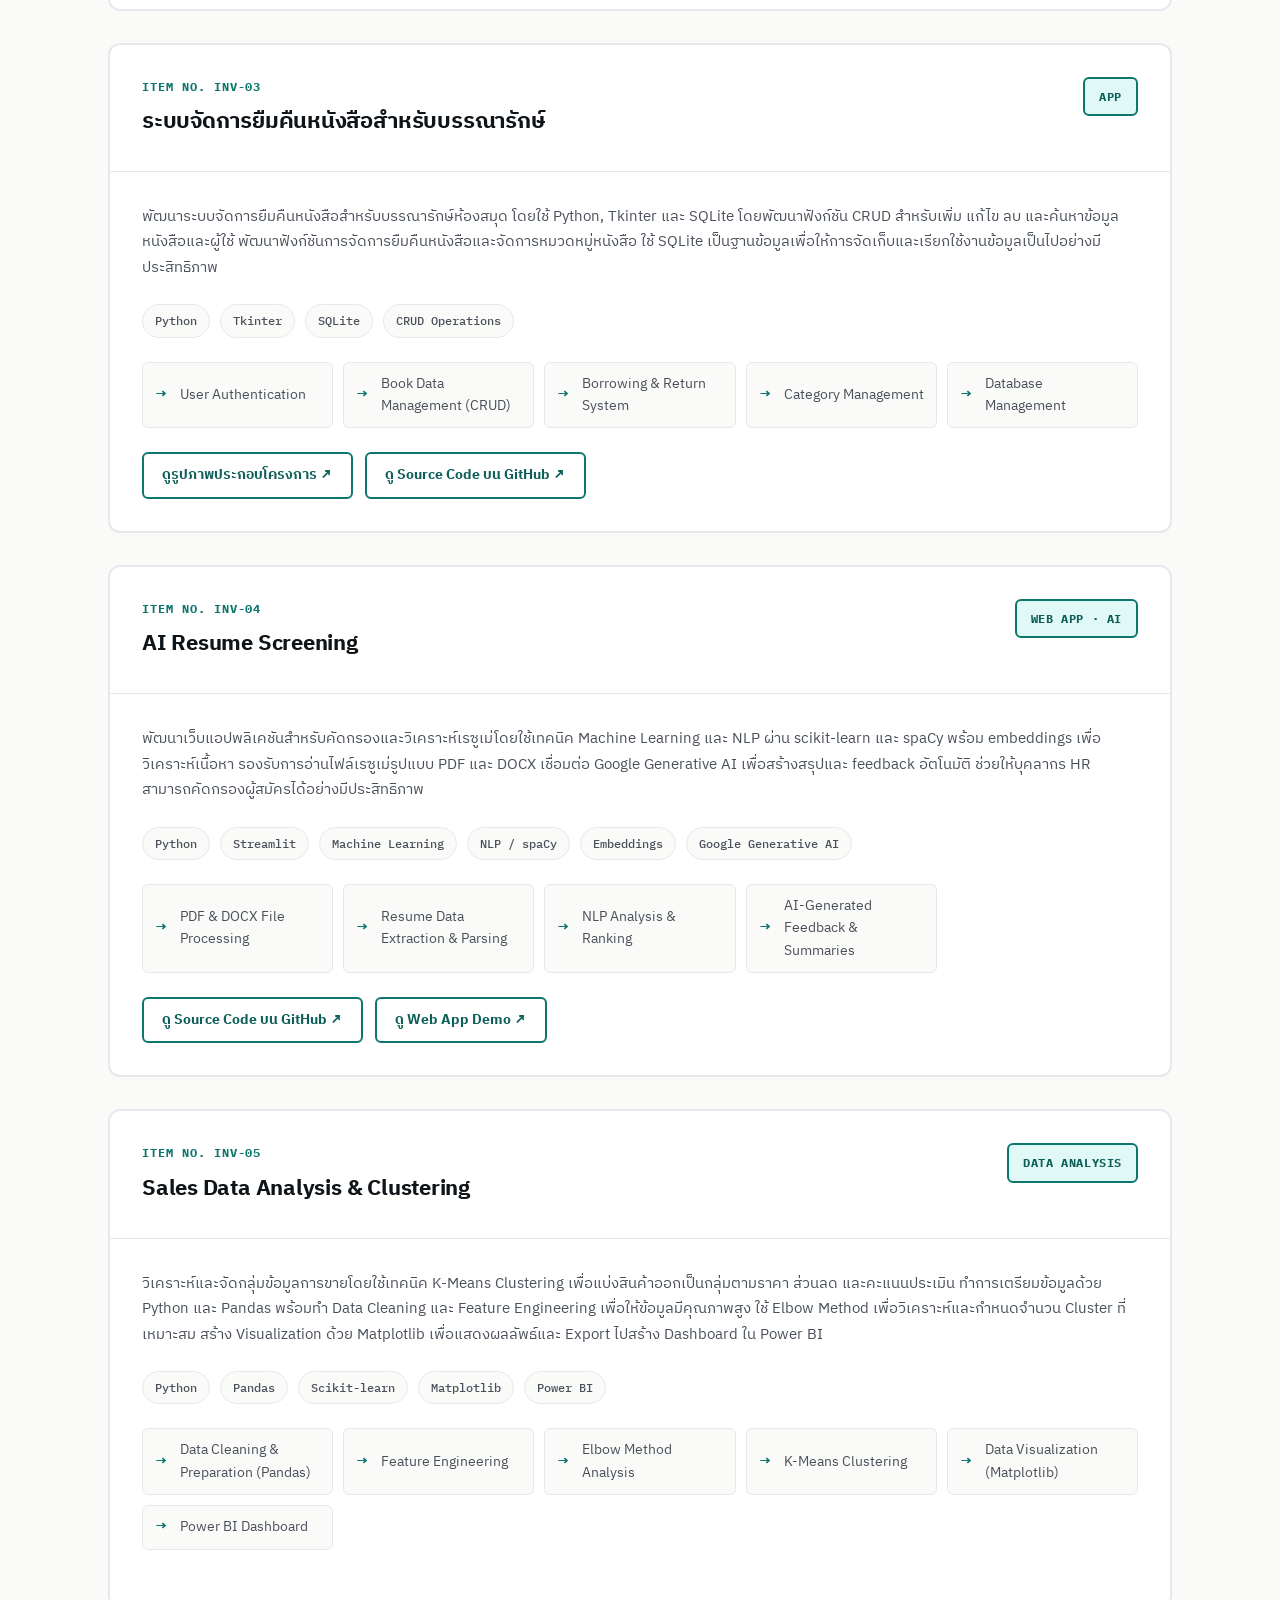
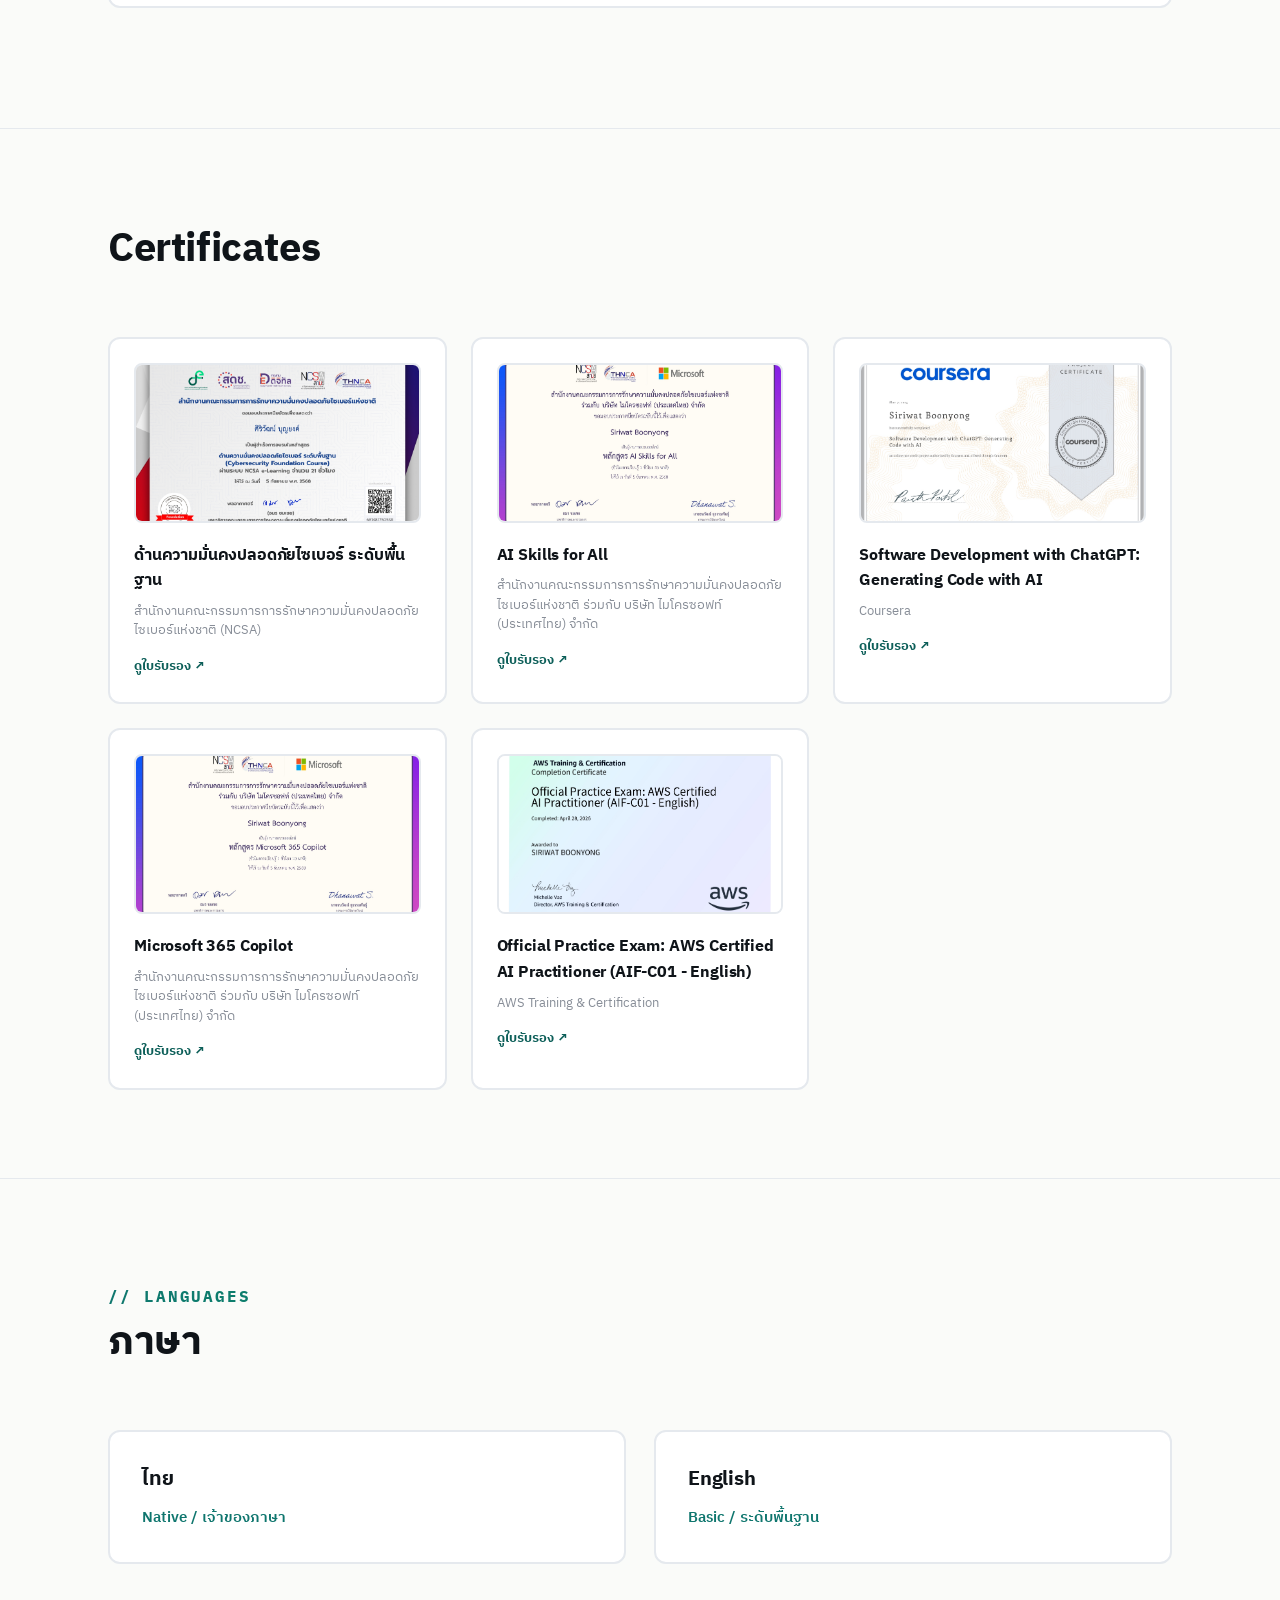
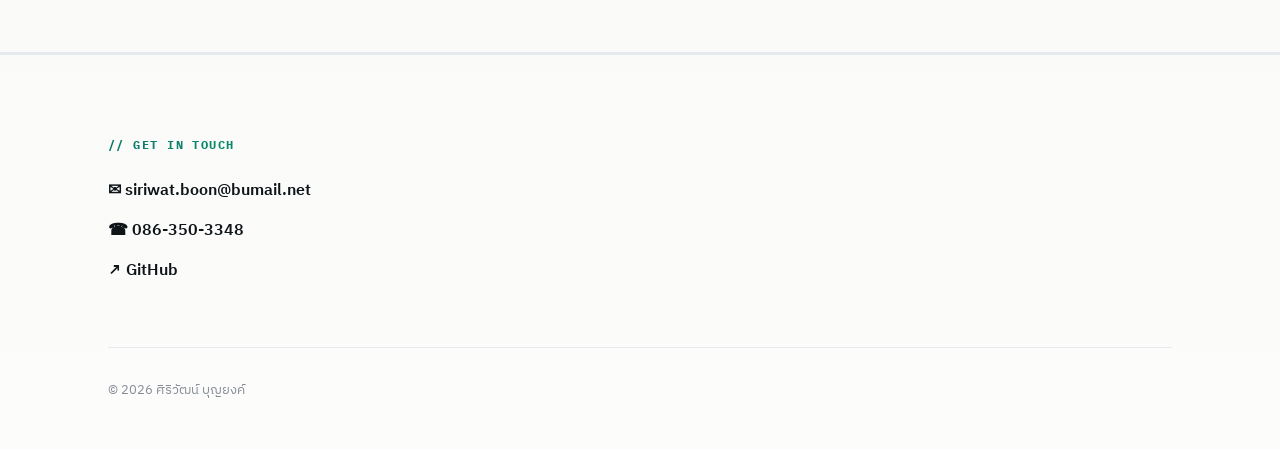
==== commit 4347833a: "Update9/1/2026 Update port" ====
--- a/index.html
+++ b/index.html
@@ -3,12 +3,19 @@
 <head>
 <meta charset="UTF-8">
 <meta name="viewport" content="width=device-width, initial-scale=1.0">
-<title> ศิริวัฒน์ บุญยงค์</title>
+<meta name="description" content="ศิริวัฒน์ บุญยงค์ - Computer Science Student | System Analysis, Data Analysis, Backend Development">
+<meta name="keywords" content="portfolio, system analyst, data analyst, software developer, computer science">
+<meta name="author" content="Siriwat Boonyong">
+<meta property="og:title" content="ศิริวัฒน์ บุญยงค์ - Professional Portfolio">
+<meta property="og:description" content="System Analysis | Data Analysis | Backend Development">
+<meta property="og:type" content="website">
+<meta property="og:url" content="https://siriwat-portfolio.vercel.app">
+<meta name="theme-color" content="#0F766E">
+<title>ศิริวัฒน์ บุญยงค์ - Professional Portfolio</title>
 <link rel="preconnect" href="https://fonts.googleapis.com">
 <link rel="preconnect" href="https://fonts.gstatic.com" crossorigin>
-<link href="https://fonts.googleapis.com/css2?family=IBM+Plex+Sans+Thai:wght@400;500;600;700&family=IBM+Plex+Mono:wght@500;600&display=swap" rel="stylesheet">
+<link href="https://fonts.googleapis.com/css2?family=IBM+Plex+Sans+Thai:wght@400;500;600;700;800&family=IBM+Plex+Mono:wght@500;600&display=swap" rel="stylesheet">
 <link rel="stylesheet" href="css/styles.css">
-  
 </head>
 <body>
 
@@ -40,9 +47,12 @@
             </div>
           </div>
           <p class="lede">
-            กำลังศึกษาชั้นปีที่ 3 และสนใจพัฒนาทักษะด้าน System Analysis
-            และ Business Analyst เพื่อทำงานวิเคราะห์ระบบธุรกิจและออกแบบข้อมูลอย่างครบถ้วน
-            มีประสบการณ์ทำโปรเจคฐานข้อมูลด้วย Python, SQL และออกแบบโครงสร้างระบบ
+            นักศึกษาสาขาวิชา วิทยาการคอมพิวเตอร์ มีความสนใจในการทำงานด้านเทคโนโลยีและการพัฒนาระบบ 
+            ชอบการวิเคราะห์ปัญหา ทำความเข้าใจกระบวนการทำงาน และค้นหาแนวทางในการพัฒนาระบบให้ตอบโจทย์การใช้งาน 
+            มีความสนใจในด้าน <strong>System Analysis</strong>, <strong>Data Analysis</strong> และ <strong>Backend Development</strong> พร้อมเรียนรู้สิ่งใหม่ ๆ 
+            และนำความรู้จากการเรียนและการทำโปรเจกต์มาประยุกต์ใช้กับการทำงานจริง มีความตั้งใจที่จะพัฒนาตนเองและเรียนรู้จากประสบการณ์
+            การทำงานร่วมกับทีม
+
           </p>
           <div class="hero-actions">
             <a href="#projects" class="btn btn--primary">ดูโปรเจคทั้งหมด</a>
@@ -50,8 +60,8 @@
 
           <div class="hero-meta">
             <div><strong>มหาวิทยาลัย</strong>Bangkok university · คณะเทคโนโลยีสารสนเทศและนวัตกรรม/สาขาวิทยาการคอมพิวเตอร์ </div>
-            <div><strong>ระดับชั้น</strong>ชั้นปีที่ 3</div>
-            <div><strong>สนใจสายงาน</strong>System Analyst / Business Analyst</div>
+            <div><strong>ระดับชั้น</strong>ชั้นปีที่ 4</div>
+            <div><strong>สนใจสายงาน</strong>System Analyst / Data Analyst / Backend Development</div>
           </div>
         </div>
       </div>
@@ -68,32 +78,47 @@
 
       <div class="skills-grid">
         <div class="skill-block" data-reveal>
-          <h3>ทักษะหลัก</h3>
-          <div class="chip-row">
-            <span class="chip">System Analysis</span>
-            <span class="chip">Business Analysis</span>
-            <span class="chip">Database Design</span>
-            <span class="chip">Python</span>
-            <span class="chip">SQL</span>
-            <span class="chip">UML / Use Case / Activity Diagram</span>
-            <span class="chip">Requirements Gathering</span>
-            <span class="chip">Data Visualization</span>
-            <span class="chip">Basic HTML / CSS</span>
-          </div>
-        </div>
-        <div class="skill-block" data-reveal>
-          <h3>เครื่องมือ &amp; เทคโนโลยี</h3>
-          <div class="chip-row">
-            <span class="chip">Git</span>
-            <span class="chip">VS Code</span>
-            <span class="chip">Draw.io</span>
-            <span class="chip">Postman</span>
-            <span class="chip">SQLite</span>
-            <span class="chip">Oracle Database</span>
-            <span class="chip">Tkinter</span>
-            <span class="chip">Figma</span>
-
-          </div>
+          <h3>Programming</h3>
+          <ul class="skill-list">
+            <li>Python</li>
+            <li>JavaScript</li>
+            <li>SQL</li>
+          </ul>
+        </div>
+        <div class="skill-block" data-reveal>
+          <h3>Web Development</h3>
+          <ul class="skill-list">
+            <li>HTML</li>
+            <li>CSS</li>
+            <li>JavaScript</li>
+          </ul>
+        </div>
+        <div class="skill-block" data-reveal>
+          <h3>Database</h3>
+          <ul class="skill-list">
+            <li>MySQL</li>
+            <li>CRUD</li>
+            <li>Database Management</li>
+          </ul>
+        </div>
+        <div class="skill-block" data-reveal>
+          <h3>Tools</h3>
+          <ul class="skill-list">
+            <li>Git</li>
+            <li>GitHub</li>
+            <li>VS Code</li>
+            <li>Postman</li>
+            <li>Power BI</li>
+            <li>Draw.io</li>
+          </ul>
+        </div>
+        <div class="skill-block" data-reveal>
+          <h3>Analysis & Modeling</h3>
+          <ul class="skill-list">
+            <li>System Analysis</li>
+            <li>UML Diagram</li>
+            <li>Data Cleaning</li>
+          </ul>
         </div>
       </div>
     </div>
@@ -119,17 +144,19 @@
         </div>
         <div class="project-body">
           <p>
-            ออกแบบระบบบริหารจัดการวัสดุและครุภัณฑ์ ตามกรอบการดำเนินงานและข้อกำหนดความต้องการของระบบ (System Scope) เพื่อรองรับการบริหารจัดการข้อมูลพัสดุของหน่วยงานทั้งส่วนกลางและส่วนภูมิภาค แบ่งการทำงานออกเป็น 2 ระบบย่อยที่เชื่อมโยงกัน คือ ระบบบริหารจัดการคลังวัสดุ และระบบทะเบียนครุภัณฑ์
-          </p>
-          <div class="stack-row">
-            <span class="stack-pill">System Analysis &amp; Design</span>
-            <span class="stack-pill">SQL / Database Design</span>
+            ออกแบบระบบบริหารจัดการคลังวัสดุและครุภัณฑ์ที่มีประสิทธิภาพสำหรับหน่วยงานราชการ โดยทำการวิเคราะห์ Requirement และกระบวนการทำงาน เพื่อให้เข้าใจความต้องการของระบบ วิเคราะห์ Actors และ Functional Requirements เพื่อให้ครอบคลุมทุกผู้ใช้และฟีเจอร์ที่จำเป็น พร้อมเขียน Use Case Description โดยละเอียด ออกแบบ Activity Diagram เพื่อแสดงลำดับการทำงาน และวิเคราะห์ System Flow เพื่อประมาณการเวิร์คโฟลว์ของระบบ
+          </p>
+          <div class="stack-row">
+            <span class="stack-pill">UML Analysis</span>
+            <span class="stack-pill">System Design</span>
+            <span class="stack-pill">Database Design</span>
           </div>
           <ul class="deliverables">
-            <li>Use Case Diagram</li>
-            <li>Use Case Description</li>
+            <li>Requirements Analysis</li>
+            <li>Use Case Diagram &amp; Description</li>
             <li>Activity Diagram</li>
-            <li>ERD</li>
+            <li>System Flow Design</li>
+            <li>ER Diagram</li>
           </ul>
           <div class="project-links">
             <a class="link-btn" href="https://drive.google.com/file/d/1ZK7COYSIEDJHVGigNE8I8dJNyPGnnVB8/view?usp=sharing" target="_blank" rel="noopener">ดูเอกสารประกอบ ↗</a>
@@ -172,13 +199,21 @@
         </div>
         <div class="project-body">
           <p>
-            โครงการนี้พัฒนาด้วย Python และ Tkinter เพื่อสร้างระบบ Back Office สำหรับบริหารจัดการหนังสือในห้องสมุด โดยมีฟีเจอร์หลัก เช่น การเข้าสู่ระบบ การจัดการข้อมูลหนังสือ การยืมคืนหนังสือ และการดูแลผู้ใช้ ระบบใช้ SQLite เป็นฐานข้อมูลและเก็บข้อมูลไว้ในไฟล์ภายในโฟลเดอร์ database เพื่อให้การจัดเก็บและเรียกใช้งานข้อมูลเป็นไปอย่างสะดวก
-          </p>
-          <div class="stack-row">
-            <span class="stack-pill">CRUD</span>
+            พัฒนาระบบจัดการยืมคืนหนังสือสำหรับบรรณารักษ์ห้องสมุด โดยใช้ Python, Tkinter และ SQLite โดยพัฒนาฟังก์ชัน CRUD สำหรับเพิ่ม แก้ไข ลบ และค้นหาข้อมูลหนังสือและผู้ใช้ พัฒนาฟังก์ชันการจัดการยืมคืนหนังสือและจัดการหมวดหมู่หนังสือ ใช้ SQLite เป็นฐานข้อมูลเพื่อให้การจัดเก็บและเรียกใช้งานข้อมูลเป็นไปอย่างมีประสิทธิภาพ
+          </p>
+          <div class="stack-row">
+            <span class="stack-pill">Python</span>
+            <span class="stack-pill">Tkinter</span>
             <span class="stack-pill">SQLite</span>
-            <span class="stack-pill">Python/tkinter</span>
-          </div>
+            <span class="stack-pill">CRUD Operations</span>
+          </div>
+          <ul class="deliverables">
+            <li>User Authentication</li>
+            <li>Book Data Management (CRUD)</li>
+            <li>Borrowing &amp; Return System</li>
+            <li>Category Management</li>
+            <li>Database Management</li>
+          </ul>
           <div class="project-links">
             <a class="link-btn" href="project2.html">ดูรูปภาพประกอบโครงการ ↗</a>
             <a class="link-btn" href="https://github.com/bbunnyb8/CS430.git" target="_blank" rel="noopener">ดู Source Code บน GitHub ↗</a>
@@ -197,23 +232,21 @@
         </div>
         <div class="project-body">
           <p>
-            เว็บแอปพลิเคชันสำหรับช่วยคัดกรองเรซูเม่ พัฒนาด้วย Python และ Streamlit โดยใช้เทคนิค Machine Learning / NLP
-            ผ่านไลบรารี scikit-learn และ spaCy กับ embeddings ในการวิเคราะห์ รองรับการอ่านไฟล์เรซูเม่รูปแบบ
-            PDF และ DOCX เชื่อมต่อ Google Generative AI เพื่อวิเคราะห์และสรุปข้อมูลใบสมัคร/feedback ให้ผู้ใช้
+            พัฒนาเว็บแอปพลิเคชันสำหรับคัดกรองและวิเคราะห์เรซูเม่โดยใช้เทคนิค Machine Learning และ NLP ผ่าน scikit-learn และ spaCy พร้อม embeddings เพื่อวิเคราะห์เนื้อหา รองรับการอ่านไฟล์เรซูเม่รูปแบบ PDF และ DOCX เชื่อมต่อ Google Generative AI เพื่อสร้างสรุปและ feedback อัตโนมัติ ช่วยให้บุคลากร HR สามารถคัดกรองผู้สมัครได้อย่างมีประสิทธิภาพ
           </p>
           <div class="stack-row">
             <span class="stack-pill">Python</span>
             <span class="stack-pill">Streamlit</span>
-            <span class="stack-pill">scikit-learn</span>
-            <span class="stack-pill">spaCy</span>
+            <span class="stack-pill">Machine Learning</span>
+            <span class="stack-pill">NLP / spaCy</span>
             <span class="stack-pill">Embeddings</span>
             <span class="stack-pill">Google Generative AI</span>
-            <span class="stack-pill">PDF / DOCX Parsing</span>
           </div>
           <ul class="deliverables">
-            <li>อ่านและแยกข้อมูลจาก PDF/DOCX</li>
-            <li>วิเคราะห์ด้วย ML/NLP</li>
-            <li>สรุปผลด้วย Generative AI</li>
+            <li>PDF &amp; DOCX File Processing</li>
+            <li>Resume Data Extraction &amp; Parsing</li>
+            <li>NLP Analysis &amp; Ranking</li>
+            <li>AI-Generated Feedback &amp; Summaries</li>
           </ul>
           <div class="project-links">
             <a class="link-btn" href="https://github.com/siriwxt2004/Project-CS460-AI-Resume-Screening.git" target="_blank" rel="noopener">ดู Source Code บน GitHub ↗</a>
@@ -222,6 +255,37 @@
 
         </div>
       </article>
+
+      <!-- PROJECT 05 -->
+      <article class="project-card" data-reveal>
+        <div class="project-top">
+          <div>
+            <span class="project-code mono">ITEM NO. INV-05</span>
+            <h3>Sales Data Analysis & Clustering</h3>
+          </div>
+          <span class="project-status">Data Analysis</span>
+        </div>
+        <div class="project-body">
+          <p>
+            วิเคราะห์และจัดกลุ่มข้อมูลการขายโดยใช้เทคนิค K-Means Clustering เพื่อแบ่งสินค้าออกเป็นกลุ่มตามราคา ส่วนลด และคะแนนประเมิน ทำการเตรียมข้อมูลด้วย Python และ Pandas พร้อมทำ Data Cleaning และ Feature Engineering เพื่อให้ข้อมูลมีคุณภาพสูง ใช้ Elbow Method เพื่อวิเคราะห์และกำหนดจำนวน Cluster ที่เหมาะสม สร้าง Visualization ด้วย Matplotlib เพื่อแสดงผลลัพธ์และ Export ไปสร้าง Dashboard ใน Power BI
+          </p>
+          <div class="stack-row">
+            <span class="stack-pill">Python</span>
+            <span class="stack-pill">Pandas</span>
+            <span class="stack-pill">Scikit-learn</span>
+            <span class="stack-pill">Matplotlib</span>
+            <span class="stack-pill">Power BI</span>
+          </div>
+          <ul class="deliverables">
+            <li>Data Cleaning &amp; Preparation (Pandas)</li>
+            <li>Feature Engineering</li>
+            <li>Elbow Method Analysis</li>
+            <li>K-Means Clustering</li>
+            <li>Data Visualization (Matplotlib)</li>
+            <li>Power BI Dashboard</li>
+          </ul>
+        </div>
+      </article>
   </section>
 
   <!-- ================= CERTIFICATES ================= -->
@@ -271,6 +335,27 @@
           <h4>Official Practice Exam: AWS Certified AI Practitioner (AIF-C01 - English)</h4>
           <p>AWS Training & Certification</p>
           <a href="images/6.jpg" target="_blank" rel="noopener">ดูใบรับรอง ↗</a>
+        </div>
+      </div>
+    </div>
+  </section>
+
+  <!-- ================= LANGUAGES ================= -->
+  <section id="languages">
+    <div class="wrap">
+      <div class="section-head" data-reveal>
+        <p class="eyebrow">// languages</p>
+        <h2>ภาษา</h2>
+      </div>
+
+      <div class="languages-grid" data-reveal>
+        <div class="language-item">
+          <h3>ไทย</h3>
+          <p class="lang-level">Native / เจ้าของภาษา</p>
+        </div>
+        <div class="language-item">
+          <h3>English</h3>
+          <p class="lang-level">Basic / ระดับพื้นฐาน</p>
         </div>
       </div>
     </div>
@@ -287,7 +372,6 @@
             <li><a href="mailto:siriwat.boon@bumail.net">✉ siriwat.boon@bumail.net</a></li>
             <li><a href="tel:0863503348">☎ 086-350-3348</a></li>
             <li><a href="https://github.com/siriwxt2004" target="_blank" rel="noopener">↗ GitHub</a></li>
-
           </ul>
         </div>
       </div>
--- a/css/styles.css
+++ b/css/styles.css
@@ -1,17 +1,20 @@
 :root{
-    --bg:#F5F6F4;
+    --bg:#FAFBF9;
     --bg-alt:#FFFFFF;
-    --ink:#14181C;
-    --ink-soft:#4B5359;
-    --ink-faint:#7C868C;
-    --line:#DEE3E6;
-    --accent:#1F6F6B;
-    --accent-ink:#0F4D4A;
-    --accent-soft:#E4F0EF;
-    --amber:#B8842E;
-    --amber-soft:#F6EDDD;
-    --radius:2px;
-    --maxw:1080px;
+    --ink:#0F1419;
+    --ink-soft:#4A505A;
+    --ink-faint:#878D97;
+    --line:#E5E9EE;
+    --accent:#0F766E;
+    --accent-ink:#0D5F59;
+    --accent-soft:#E0F9F7;
+    --amber:#D97706;
+    --amber-soft:#FEF3C7;
+    --radius:6px;
+    --maxw:1120px;
+    --shadow-sm:0 1px 3px rgba(0,0,0,.06);
+    --shadow-md:0 4px 12px rgba(0,0,0,.08);
+    --shadow-lg:0 12px 32px rgba(15,118,110,.12);
   }
   *{box-sizing:border-box;}
   html{scroll-behavior:smooth;}
@@ -32,16 +35,46 @@
   /* ---------- NAV ---------- */
   header.site{
     position:sticky;top:0;z-index:50;
-    background:rgba(245,246,244,0.92);
-    backdrop-filter:blur(6px);
+    background:rgba(250,251,249,0.95);
+    backdrop-filter:blur(8px);
     border-bottom:1px solid var(--line);
-  }
-  .nav{display:flex;align-items:center;justify-content:space-between;padding:16px 28px;max-width:var(--maxw);margin:0 auto;}
-  .nav-name{font-weight:700;font-size:16px;letter-spacing:0.01em;text-decoration:none;}
-  .nav-links{display:flex;gap:28px;list-style:none;margin:0;padding:0;}
-  .nav-links a{text-decoration:none;font-size:14px;color:var(--ink-soft);font-weight:500;transition:color .15s;}
+    box-shadow:var(--shadow-sm);
+    transition:box-shadow .3s ease;
+  }
+  header.site.scroll-active{
+    box-shadow:var(--shadow-md);
+  }
+  .nav{
+    display:flex;align-items:center;justify-content:space-between;
+    padding:16px 32px;max-width:var(--maxw);margin:0 auto;
+  }
+  .nav-name{
+    font-weight:700;font-size:18px;letter-spacing:-0.01em;text-decoration:none;
+    background:linear-gradient(135deg, var(--accent) 0%, #059669 100%);
+    -webkit-background-clip:text;
+    -webkit-text-fill-color:transparent;
+    background-clip:text;
+  }
+  .nav-links{display:flex;gap:32px;list-style:none;margin:0;padding:0;}
+  .nav-links a{
+    text-decoration:none;font-size:15px;color:var(--ink-soft);
+    font-weight:500;transition:all .2s ease;position:relative;
+  }
+  .nav-links a::after{
+    content:"";position:absolute;bottom:-4px;left:0;width:0;height:2px;
+    background:linear-gradient(90deg, var(--accent) 0%, #059669 100%);
+    transition:width .3s ease;
+  }
+  .nav-links a:hover::after{width:100%;}
   .nav-links a:hover{color:var(--accent-ink);}
-  .nav-toggle{display:none;background:none;border:1px solid var(--line);border-radius:var(--radius);padding:8px 10px;font-family:'IBM Plex Mono',monospace;font-size:12px;cursor:pointer;}
+  .nav-toggle{
+    display:none;background:none;border:1px solid var(--line);
+    border-radius:var(--radius);padding:8px 12px;
+    font-family:'IBM Plex Mono',monospace;font-size:12px;cursor:pointer;
+    font-weight:600;transition:all .2s ease;
+  }
+  .nav-toggle:hover{background:var(--accent-soft);border-color:var(--accent);}
+
 
   /* ---------- ASSET TAG (signature element) ---------- */
   .tag{
@@ -66,55 +99,224 @@
   .tag--amber::before{border-color:var(--amber);}
 
   /* ---------- HERO ---------- */
-  .hero{padding:96px 0 72px;border-bottom:1px solid var(--line);}
-  .hero-inner{display:grid;grid-template-columns:minmax(0,1fr);gap:32px;}
-  .hero-head{display:flex;align-items:center;gap:32px;flex-wrap:wrap;}
+  .hero{
+    padding:120px 0 80px;
+    border-bottom:1px solid var(--line);
+    position:relative;
+    overflow:hidden;
+  }
+  .hero::before{
+    content:"";
+    position:absolute;
+    top:-50%;right:-10%;width:500px;height:500px;
+    background:radial-gradient(circle, var(--accent-soft) 0%, transparent 70%);
+    opacity:.5;
+    border-radius:50%;
+    pointer-events:none;
+    z-index:0;
+    animation:float 20s ease-in-out infinite;
+  }
+  @keyframes float{
+    0%, 100%{transform:translate(0, 0);}
+    50%{transform:translate(-30px, -30px);}
+  }
+  .hero-inner{
+    display:grid;
+    grid-template-columns:minmax(0,1fr);
+    gap:48px;
+    position:relative;
+    z-index:1;
+  }
+  .hero-head{display:flex;align-items:center;gap:48px;flex-wrap:wrap;}
   .hero-head h1{margin:0;}
-  .hero-profile{width:auto;min-width:0;padding:0;background:transparent;border:none;box-shadow:none;}
-  .hero-profile img{width:280px;height:280px;border-radius:50%;border:5px solid var(--bg);box-shadow:0 24px 55px rgba(20,24,28,.18);object-fit:cover;display:block;}
+  .hero-profile{
+    width:auto;min-width:0;padding:0;background:transparent;
+    border:none;box-shadow:none;
+  }
+  .hero-profile img{
+    width:300px;height:300px;border-radius:16px;
+    border:8px solid var(--bg-alt);
+    box-shadow:var(--shadow-lg);
+    object-fit:cover;display:block;
+    animation:slideInRight .6s ease-out;
+  }
+  @keyframes slideInRight{
+    from{opacity:0;transform:translateX(40px);}
+    to{opacity:1;transform:translateX(0);}
+  }
   .hero-eyebrow{margin-bottom:20px;}
-  .hero h1{font-size:clamp(32px,5vw,52px);font-weight:700;line-height:1.15;margin:0 0 16px;}
-  .hero h1 span{color:var(--accent-ink);}
-  .hero p.lede{font-size:18px;color:var(--ink-soft);max-width:620px;margin:0 0 32px;}
-  .hero-actions{display:flex;gap:12px;flex-wrap:wrap;}
+  .hero h1{
+    font-size:clamp(36px,6vw,56px);
+    font-weight:800;
+    line-height:1.1;
+    margin:0 0 20px;
+    letter-spacing:-0.02em;
+  }
+  .hero h1 span{
+    background:linear-gradient(135deg, var(--accent) 0%, #059669 100%);
+    -webkit-background-clip:text;
+    -webkit-text-fill-color:transparent;
+    background-clip:text;
+  }
+  .hero p.lede{
+    font-size:18px;
+    color:var(--ink-soft);
+    max-width:640px;
+    margin:0 0 40px;
+    line-height:1.7;
+    animation:slideInUp .6s ease-out .1s both;
+  }
+  @keyframes slideInUp{
+    from{opacity:0;transform:translateY(20px);}
+    to{opacity:1;transform:translateY(0);}
+  }
+  .hero-actions{display:flex;gap:16px;flex-wrap:wrap;animation:slideInUp .6s ease-out .2s both;}
   .btn{
     display:inline-flex;align-items:center;gap:8px;
-    padding:12px 22px;font-size:14px;font-weight:600;
+    padding:14px 28px;font-size:15px;font-weight:600;
     text-decoration:none;border-radius:var(--radius);
-    border:1px solid var(--ink);transition:all .15s;
-  }
-  .btn--primary{background:var(--ink);color:var(--bg-alt);}
-  .btn--primary:hover{background:var(--accent-ink);border-color:var(--accent-ink);}
+    border:2px solid var(--ink);
+    transition:all .3s ease;
+    cursor:pointer;
+  }
+  .btn--primary{
+    background:linear-gradient(135deg, var(--accent) 0%, #059669 100%);
+    color:var(--bg-alt);
+    border-color:transparent;
+    box-shadow:var(--shadow-md);
+  }
+  .btn--primary:hover{
+    transform:translateY(-2px);
+    box-shadow:var(--shadow-lg);
+  }
   .btn--ghost{background:transparent;color:var(--ink);}
   .btn--ghost:hover{background:var(--ink);color:var(--bg-alt);}
-
-  .hero-meta{display:flex;gap:32px;flex-wrap:wrap;margin-top:48px;padding-top:32px;border-top:1px solid var(--line);}
-  .hero-meta div{font-size:13px;color:var(--ink-faint);}
-  .hero-meta strong{display:block;font-size:14px;color:var(--ink);font-weight:600;margin-bottom:2px;}
+  .hero-meta{
+    display:flex;gap:40px;flex-wrap:wrap;margin-top:64px;
+    padding-top:40px;border-top:1px solid var(--line);
+  }
+  .hero-meta div{font-size:14px;color:var(--ink-faint);}
+  .hero-meta strong{
+    display:block;font-size:15px;color:var(--ink);
+    font-weight:700;margin-bottom:4px;
+  }
 
   /* ---------- SECTION SHELL ---------- */
-  section{padding:72px 0;border-bottom:1px solid var(--line);}
-  .section-head{margin-bottom:40px;}
-  .eyebrow{font-family:'IBM Plex Mono',monospace;font-size:12px;font-weight:600;letter-spacing:0.08em;text-transform:uppercase;color:var(--accent-ink);margin:0 0 10px;}
-  .section-head h2{font-size:clamp(24px,3vw,32px);font-weight:700;margin:0;}
-  .section-head p{color:var(--ink-soft);max-width:560px;margin:12px 0 0;}
+  section{padding:88px 0;border-bottom:1px solid var(--line);}
+  .section-head{margin-bottom:56px;animation:slideInUp .6s ease-out;}
+  .eyebrow{
+    font-family:'IBM Plex Mono',monospace;
+    font-size:12px;font-weight:700;letter-spacing:0.12em;
+    text-transform:uppercase;
+    background:linear-gradient(135deg, var(--accent) 0%, #059669 100%);
+    -webkit-background-clip:text;
+    -webkit-text-fill-color:transparent;
+    background-clip:text;
+    margin:0 0 12px;
+  }
+  .section-head h2{
+    font-size:clamp(28px,4vw,40px);
+    font-weight:800;
+    margin:0;
+    letter-spacing:-0.01em;
+  }
+  .section-head p{
+    color:var(--ink-soft);
+    max-width:640px;
+    margin:16px 0 0;
+    font-size:16px;
+    line-height:1.7;
+  }
 
   /* ---------- SKILLS ---------- */
-  .skills-grid{display:grid;grid-template-columns:1fr 1fr;gap:40px;}
-  .skill-block h3{font-size:14px;text-transform:uppercase;letter-spacing:0.06em;color:var(--ink-faint);margin:0 0 16px;font-family:'IBM Plex Mono',monospace;}
-  .chip-row{display:flex;flex-wrap:wrap;gap:10px;}
-  .chip{
-    display:flex;align-items:center;gap:8px;
-    background:var(--bg-alt);border:1px solid var(--line);
-    padding:9px 14px;font-size:14px;font-weight:500;
-    border-radius:var(--radius);
-  }
-  .chip .num{font-family:'IBM Plex Mono',monospace;font-size:11px;color:var(--ink-faint);}
+  .skills-grid{
+    display:grid;
+    grid-template-columns:repeat(auto-fit, minmax(260px, 1fr));
+    gap:28px;
+  }
+  .skill-block{
+    animation:slideInUp .6s ease-out;
+    background:var(--bg-alt);
+    border:2px solid var(--line);
+    padding:32px;
+    border-radius:12px;
+    transition:all .4s cubic-bezier(.4,0,.2,1);
+    position:relative;
+    overflow:hidden;
+  }
+  .skill-block::before{
+    content:"";
+    position:absolute;
+    top:0;left:0;right:0;height:4px;
+    background:linear-gradient(90deg, var(--accent) 0%, #059669 50%, var(--accent) 100%);
+    background-size:200% 100%;
+    transition:background-position .4s ease;
+  }
+  .skill-block:hover{
+    border-color:var(--accent);
+    box-shadow:0 16px 40px rgba(15,118,110,.15);
+    transform:translateY(-6px);
+  }
+  .skill-block:hover::before{
+    background-position:100% 0;
+  }
+  .skill-block h3{
+    font-size:15px;
+    text-transform:uppercase;
+    letter-spacing:0.12em;
+    color:var(--accent-ink);
+    margin:0 0 22px;
+    font-family:'IBM Plex Mono',monospace;
+    font-weight:800;
+  }
+  .skill-list{
+    list-style:none;
+    padding:0;
+    margin:0;
+    display:flex;
+    flex-direction:column;
+    gap:10px;
+  }
+  .skill-list li{
+    font-size:14px;
+    color:var(--ink);
+    font-weight:600;
+    position:relative;
+    padding:10px 0 10px 26px;
+    line-height:1.6;
+    transition:all .2s ease;
+  }
+  .skill-list li::before{
+    content:"◆";
+    position:absolute;
+    left:4px;
+    top:50%;
+    transform:translateY(-50%);
+    color:var(--accent);
+    font-size:8px;
+    font-weight:700;
+  }
+  .skill-list li:hover{
+    color:var(--accent-ink);
+    padding-left:32px;
+  }
+
 
   /* ---------- PROJECTS ---------- */
   .project-card{
-    background:var(--bg-alt);border:1px solid var(--line);
-    margin-bottom:24px;position:relative;
+    background:var(--bg-alt);
+    border:2px solid var(--line);
+    margin-bottom:32px;
+    position:relative;
+    border-radius:12px;
+    overflow:hidden;
+    transition:all .4s cubic-bezier(.4,0,.2,1);
+    animation:slideInUp .6s ease-out;
+  }
+  .project-card:hover{
+    border-color:var(--accent);
+    box-shadow:var(--shadow-lg);
+    transform:translateY(-4px);
   }
   .project-card::before{
     content:"";position:absolute;left:20px;top:0;width:1px;height:100%;
@@ -123,86 +325,277 @@
   }
   .project-top{
     display:flex;align-items:flex-start;justify-content:space-between;
-    gap:20px;padding:24px 28px;border-bottom:1px solid var(--line);
+    gap:20px;padding:32px;border-bottom:1px solid var(--line);
     flex-wrap:wrap;
   }
-  .project-code{font-family:'IBM Plex Mono',monospace;font-size:12px;color:var(--ink-faint);letter-spacing:0.06em;margin-bottom:6px;display:block;}
-  .project-top h3{font-size:20px;margin:0;font-weight:700;}
-  .project-status{font-family:'IBM Plex Mono',monospace;font-size:11px;font-weight:600;padding:5px 10px;border:1px solid var(--accent);color:var(--accent-ink);background:var(--accent-soft);text-transform:uppercase;white-space:nowrap;height:fit-content;}
-  .project-body{padding:24px 28px;}
-  .project-body p{color:var(--ink-soft);margin:0 0 18px;}
-  .stack-row{display:flex;flex-wrap:wrap;gap:8px;margin-bottom:18px;}
-  .stack-pill{font-family:'IBM Plex Mono',monospace;font-size:11px;padding:4px 10px;border:1px solid var(--line);color:var(--ink-soft);border-radius:20px;}
-  .deliverables{margin:0 0 20px;padding:0;list-style:none;display:grid;grid-template-columns:repeat(auto-fill,minmax(160px,1fr));gap:8px;}
-  .deliverables li{font-size:13px;color:var(--ink-soft);padding:8px 10px;background:var(--bg);border:1px solid var(--line);display:flex;align-items:center;gap:8px;}
-  .deliverables li::before{content:"—";color:var(--accent);font-weight:700;}
-  .project-links{display:flex;gap:10px;flex-wrap:wrap;}
+  .project-code{
+    font-family:'IBM Plex Mono',monospace;
+    font-size:12px;color:var(--accent);
+    letter-spacing:0.08em;
+    margin-bottom:8px;display:block;font-weight:700;
+    text-transform:uppercase;
+  }
+  .project-top h3{
+    font-size:22px;margin:0;font-weight:800;
+    letter-spacing:-0.01em;
+  }
+  .project-status{
+    font-family:'IBM Plex Mono',monospace;
+    font-size:12px;font-weight:700;
+    padding:8px 14px;border:2px solid var(--accent);
+    color:var(--accent-ink);
+    background:var(--accent-soft);
+    border-radius:6px;
+    text-transform:uppercase;
+    white-space:nowrap;
+    height:fit-content;
+    letter-spacing:0.05em;
+  }
+  .project-body{padding:32px;}
+  .project-body p{
+    color:var(--ink-soft);
+    margin:0 0 24px;
+    line-height:1.7;
+    font-size:15px;
+  }
+  .stack-row{
+    display:flex;flex-wrap:wrap;gap:10px;margin-bottom:24px;
+  }
+  .stack-pill{
+    font-family:'IBM Plex Mono',monospace;
+    font-size:12px;padding:6px 12px;
+    border:1px solid var(--line);
+    color:var(--ink-soft);
+    border-radius:20px;
+    font-weight:500;
+    transition:all .2s ease;
+    background:var(--bg);
+  }
+  .stack-pill:hover{
+    border-color:var(--accent);
+    background:var(--accent-soft);
+    color:var(--accent-ink);
+  }
+  .deliverables{
+    margin:0 0 24px;padding:0;list-style:none;
+    display:grid;grid-template-columns:repeat(auto-fill,minmax(180px,1fr));gap:10px;
+  }
+  .deliverables li{
+    font-size:14px;color:var(--ink-soft);
+    padding:10px 12px;background:var(--bg);
+    border:1px solid var(--line);display:flex;align-items:center;gap:8px;
+    border-radius:6px;transition:all .2s ease;
+  }
+  .deliverables li:hover{
+    border-color:var(--accent);
+    background:var(--accent-soft);
+    color:var(--accent-ink);
+  }
+  .deliverables li::before{content:"→";color:var(--accent);font-weight:700;margin-right:4px;}
+  .project-links{display:flex;gap:12px;flex-wrap:wrap;}
   .link-btn{
-    font-size:13px;font-weight:600;padding:9px 16px;text-decoration:none;
-    border:1px solid var(--ink);border-radius:var(--radius);
+    font-size:14px;font-weight:700;padding:10px 18px;text-decoration:none;
+    border:2px solid var(--accent);border-radius:var(--radius);
     display:inline-flex;align-items:center;gap:6px;
-    background:transparent;color:var(--ink);cursor:pointer;
-    font-family:inherit;
-  }
-  .link-btn:hover{background:var(--ink);color:var(--bg-alt);}
-  .note{font-size:12px;color:var(--ink-faint);margin-top:14px;border-top:1px dashed var(--line);padding-top:12px;}
-
+    background:transparent;color:var(--accent-ink);cursor:pointer;
+    font-family:inherit;transition:all .3s ease;
+  }
+  .link-btn:hover{
+    background:var(--accent);
+    color:var(--bg-alt);
+    box-shadow:var(--shadow-md);
+    transform:translateY(-1px);
+  }
+  .note{
+    font-size:12px;color:var(--ink-faint);
+    margin-top:16px;border-top:1px dashed var(--line);padding-top:14px;
+  }
   .add-project{
-    border:1px dashed var(--ink-faint);
+    border:2px dashed var(--ink-faint);
     background:transparent;
-    padding:28px;text-align:center;color:var(--ink-faint);
-    font-size:14px;
-  }
-  .add-project strong{display:block;color:var(--ink-soft);margin-bottom:4px;font-weight:600;}
+    padding:40px;text-align:center;color:var(--ink-faint);
+    font-size:15px;border-radius:12px;
+  }
+  .add-project strong{
+    display:block;color:var(--ink-soft);
+    margin-bottom:6px;font-weight:700;
+  }
 
   /* ---------- CERTIFICATES ---------- */
-  .cert-grid{display:grid;grid-template-columns:repeat(auto-fill,minmax(240px,1fr));gap:20px;}
-  .cert-card{background:var(--bg-alt);border:1px solid var(--line);padding:20px;}
+  .cert-grid{
+    display:grid;
+    grid-template-columns:repeat(auto-fill,minmax(260px,1fr));
+    gap:24px;
+  }
+  .cert-card{
+    background:var(--bg-alt);
+    border:2px solid var(--line);
+    padding:24px;
+    border-radius:12px;
+    transition:all .3s ease;
+    animation:slideInUp .6s ease-out;
+  }
+  .cert-card:hover{
+    border-color:var(--accent);
+    box-shadow:var(--shadow-md);
+    transform:translateY(-4px);
+  }
   .cert-thumb{
-    height:140px;background:var(--amber-soft);border:1px solid var(--line);
+    height:160px;background:linear-gradient(135deg, var(--accent-soft) 0%, var(--bg) 100%);
+    border:2px solid var(--line);
     display:flex;align-items:center;justify-content:center;
-    margin-bottom:16px;color:var(--amber);font-family:'IBM Plex Mono',monospace;font-size:12px;
-    overflow:hidden;
-  }
-  .cert-thumb img{width:100%;height:100%;object-fit:cover;display:block;}
-  .cert-card h4{margin:0 0 4px;font-size:15px;font-weight:600;}
-  .cert-card p{margin:0 0 10px;font-size:13px;color:var(--ink-faint);}
-  .cert-card a{font-size:12px;font-weight:600;color:var(--accent-ink);text-decoration:none;}
-  .cert-card a:hover{text-decoration:underline;}
+    margin-bottom:20px;color:var(--accent);
+    font-family:'IBM Plex Mono',monospace;
+    font-size:13px;overflow:hidden;border-radius:8px;
+  }
+  .cert-thumb img{
+    width:100%;height:100%;object-fit:cover;display:block;
+  }
+  .cert-card h4{
+    margin:0 0 8px;font-size:16px;
+    font-weight:700;letter-spacing:-0.01em;
+  }
+  .cert-card p{
+    margin:0 0 12px;font-size:13px;
+    color:var(--ink-faint);line-height:1.5;
+  }
+  .cert-card a{
+    font-size:13px;font-weight:700;
+    color:var(--accent-ink);text-decoration:none;
+    transition:all .2s ease;
+  }
+  .cert-card a:hover{
+    text-decoration:underline;
+    color:var(--accent);
+  }
+
+  /* ---------- LANGUAGES ---------- */
+  .languages-grid{
+    display:grid;
+    grid-template-columns:repeat(auto-fit,minmax(240px,1fr));
+    gap:28px;
+  }
+  .language-item{
+    background:var(--bg-alt);
+    border:2px solid var(--line);
+    padding:32px;
+    border-radius:12px;
+    transition:all .3s ease;
+    animation:slideInUp .6s ease-out;
+  }
+  .language-item:hover{
+    border-color:var(--accent);
+    box-shadow:var(--shadow-md);
+    transform:translateY(-4px);
+  }
+  .language-item h3{
+    margin:0 0 10px;font-size:20px;
+    font-weight:800;color:var(--ink);
+    letter-spacing:-0.01em;
+  }
+  .lang-level{
+    margin:0;font-size:15px;color:var(--accent);
+    font-weight:600;
+  }
 
   /* ---------- CONTACT / FOOTER ---------- */
-  footer{padding:64px 0 40px;}
-  .contact-grid{display:flex;flex-wrap:wrap;gap:40px;justify-content:space-between;align-items:flex-end;}
-  .contact-list{list-style:none;padding:0;margin:20px 0 0;display:flex;flex-direction:column;gap:10px;}
-  .contact-list a{text-decoration:none;font-size:15px;font-weight:500;display:flex;gap:10px;align-items:center;}
-  .contact-list a:hover{color:var(--accent-ink);}
-  .foot-bottom{margin-top:56px;padding-top:24px;border-top:1px solid var(--line);font-size:12px;color:var(--ink-faint);display:flex;justify-content:space-between;flex-wrap:wrap;gap:10px;}
-
-  [data-reveal]{opacity:0;transform:translateY(14px);transition:opacity .5s ease, transform .5s ease;}
-  [data-reveal].is-visible{opacity:1;transform:translateY(0);}
+  footer{
+    padding:80px 0 48px;
+    border-top:2px solid var(--line);
+    background:linear-gradient(180deg, var(--bg) 0%, rgba(255,255,255,.4) 100%);
+  }
+  .contact-grid{
+    display:flex;flex-wrap:wrap;gap:64px;
+    justify-content:space-between;align-items:flex-start;
+  }
+  .contact-list{
+    list-style:none;padding:0;margin:24px 0 0;
+    display:flex;flex-direction:column;gap:14px;
+  }
+  .contact-list a{
+    text-decoration:none;font-size:16px;font-weight:600;
+    display:flex;gap:12px;align-items:center;
+    transition:all .3s ease;
+    color:var(--ink);
+  }
+  .contact-list a:hover{
+    color:var(--accent);
+    transform:translateX(4px);
+  }
+  .foot-bottom{
+    margin-top:64px;padding-top:32px;border-top:1px solid var(--line);
+    font-size:13px;color:var(--ink-faint);
+    display:flex;justify-content:space-between;flex-wrap:wrap;gap:12px;
+  }
+
+  /* ---------- ANIMATIONS ---------- */
+  [data-reveal]{
+    opacity:0;
+    transform:translateY(20px);
+    transition:opacity .6s ease, transform .6s ease;
+  }
+  [data-reveal].is-visible{
+    opacity:1;
+    transform:translateY(0);
+  }
   @media (prefers-reduced-motion: reduce){
     [data-reveal]{opacity:1;transform:none;transition:none;}
     html{scroll-behavior:auto;}
-  }
-
+    .hero-profile img,
+    .hero-actions,
+    .hero p.lede,
+    .skill-block,
+    .project-card,
+    .cert-card,
+    .language-item,
+    .section-head{
+      animation:none !important;
+    }
+  }
+
+  /* ---------- RESPONSIVE ---------- */
   @media (max-width:960px){
     .hero-inner{grid-template-columns:1fr;}
     .hero-head{flex-direction:column;align-items:flex-start;}
     .hero-profile{margin:0;}
+    .skills-grid{grid-template-columns:1fr;}
+    .hero{padding:80px 0 60px;}
+    .contact-grid{flex-direction:column;align-items:flex-start;}
   }
   @media (max-width:760px){
     .nav-links{
       position:absolute;top:100%;left:0;right:0;background:var(--bg-alt);
-      flex-direction:column;padding:16px 28px;border-bottom:1px solid var(--line);
+      flex-direction:column;padding:16px 32px;border-bottom:1px solid var(--line);
       display:none;gap:16px;
     }
     .nav-links.open{display:flex;}
     .nav-toggle{display:block;}
-    .skills-grid{grid-template-columns:1fr;}
-    .hero{padding:64px 0 48px;}
-    .contact-grid{flex-direction:column;align-items:flex-start;}
-  }
-  .back-btn{display:inline-flex;align-items:center;gap:8px;padding:12px 18px;border-radius:var(--radius);border:1px solid var(--ink);background:var(--bg-alt);color:var(--ink);font-weight:600;}
+    .hero{padding:60px 0 40px;}
+    .hero-head{
+      flex-direction:column;gap:24px;
+    }
+    .hero-profile img{
+      width:240px;height:240px;
+    }
+    .hero h1{font-size:32px;}
+    .section-head h2{font-size:28px;}
+    .skills-grid{
+      grid-template-columns:1fr;
+    }
+    .cert-grid{
+      grid-template-columns:1fr;
+    }
+    .languages-grid{
+      grid-template-columns:1fr;
+    }
+  }
+
+  .back-btn{
+    display:inline-flex;align-items:center;gap:8px;
+    padding:12px 18px;border-radius:var(--radius);
+    border:1px solid var(--ink);background:var(--bg-alt);
+    color:var(--ink);font-weight:600;
+  }
   .page-head{padding:72px 0 24px;}
   .page-head h1{margin:0;font-size:clamp(30px,4vw,44px);line-height:1.1;font-weight:700;}
   .page-head p{margin:12px 0 0;color:var(--ink-soft);max-width:720px;}
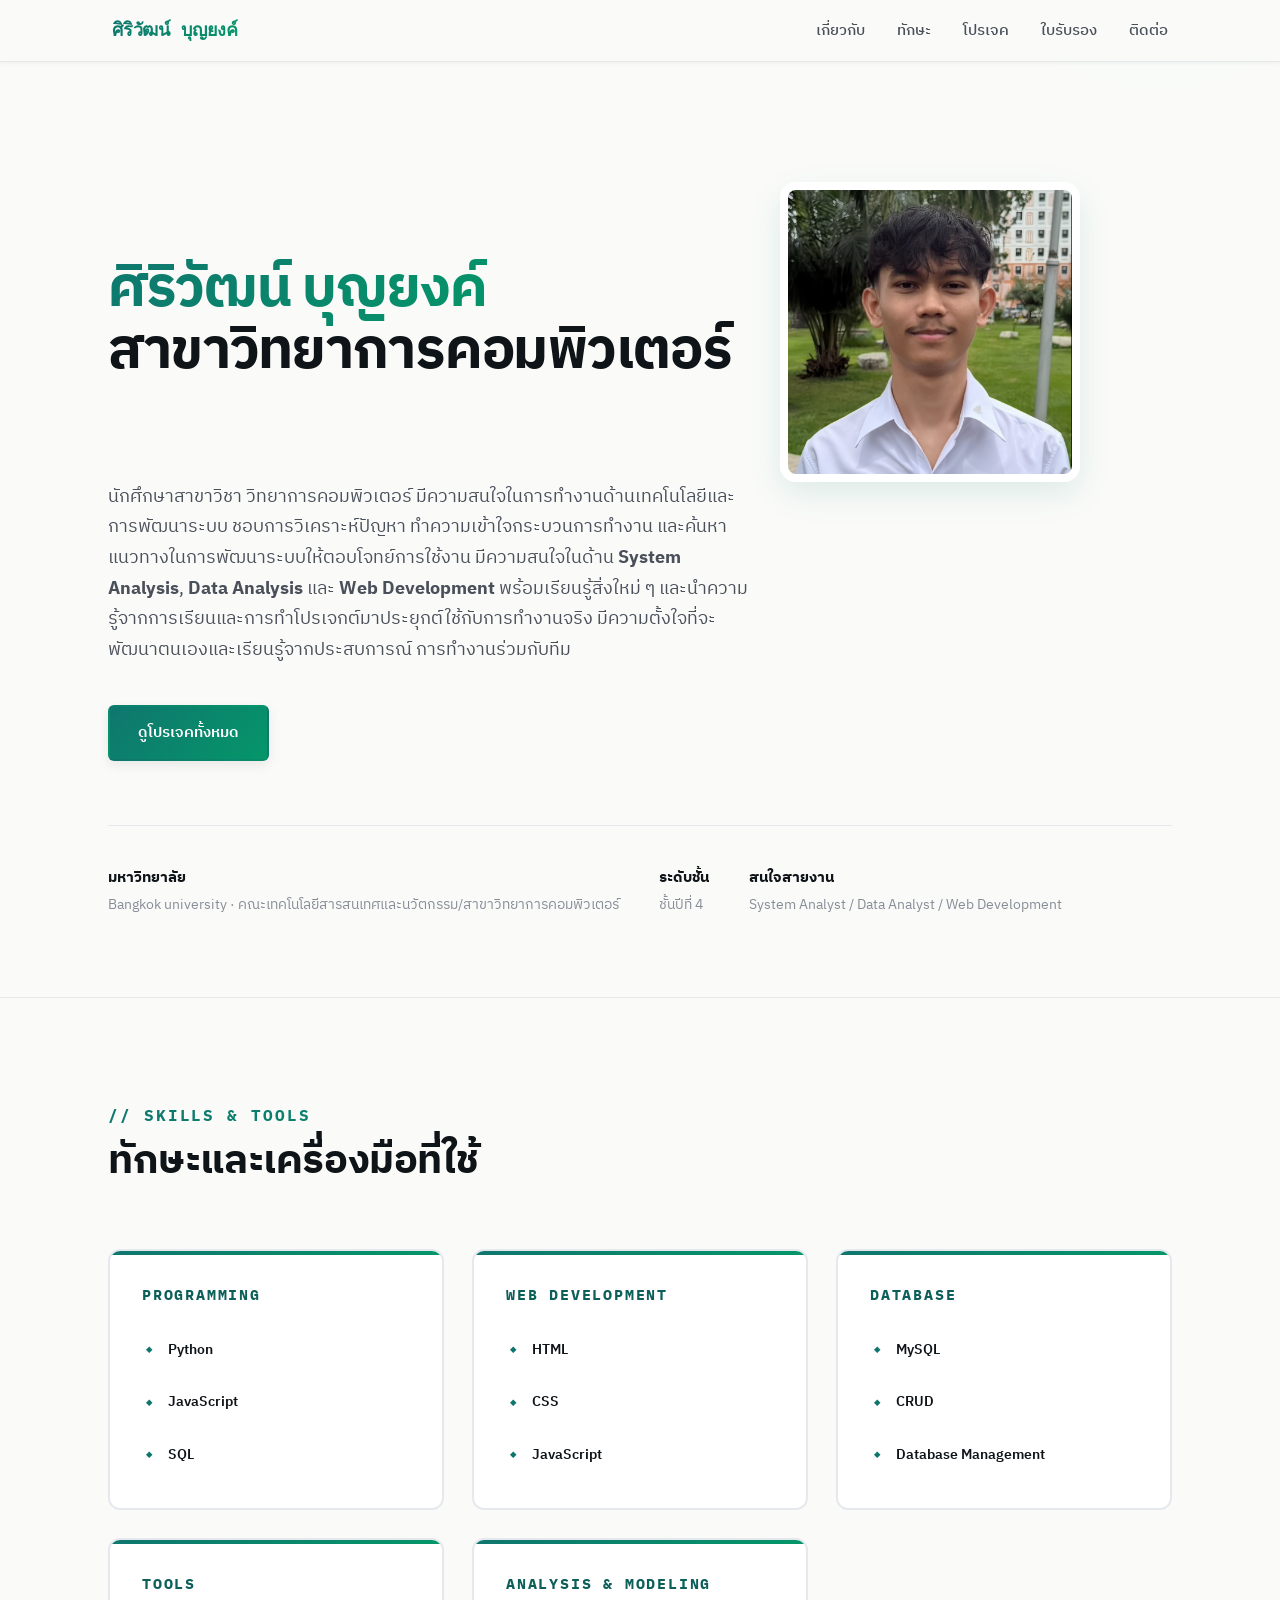
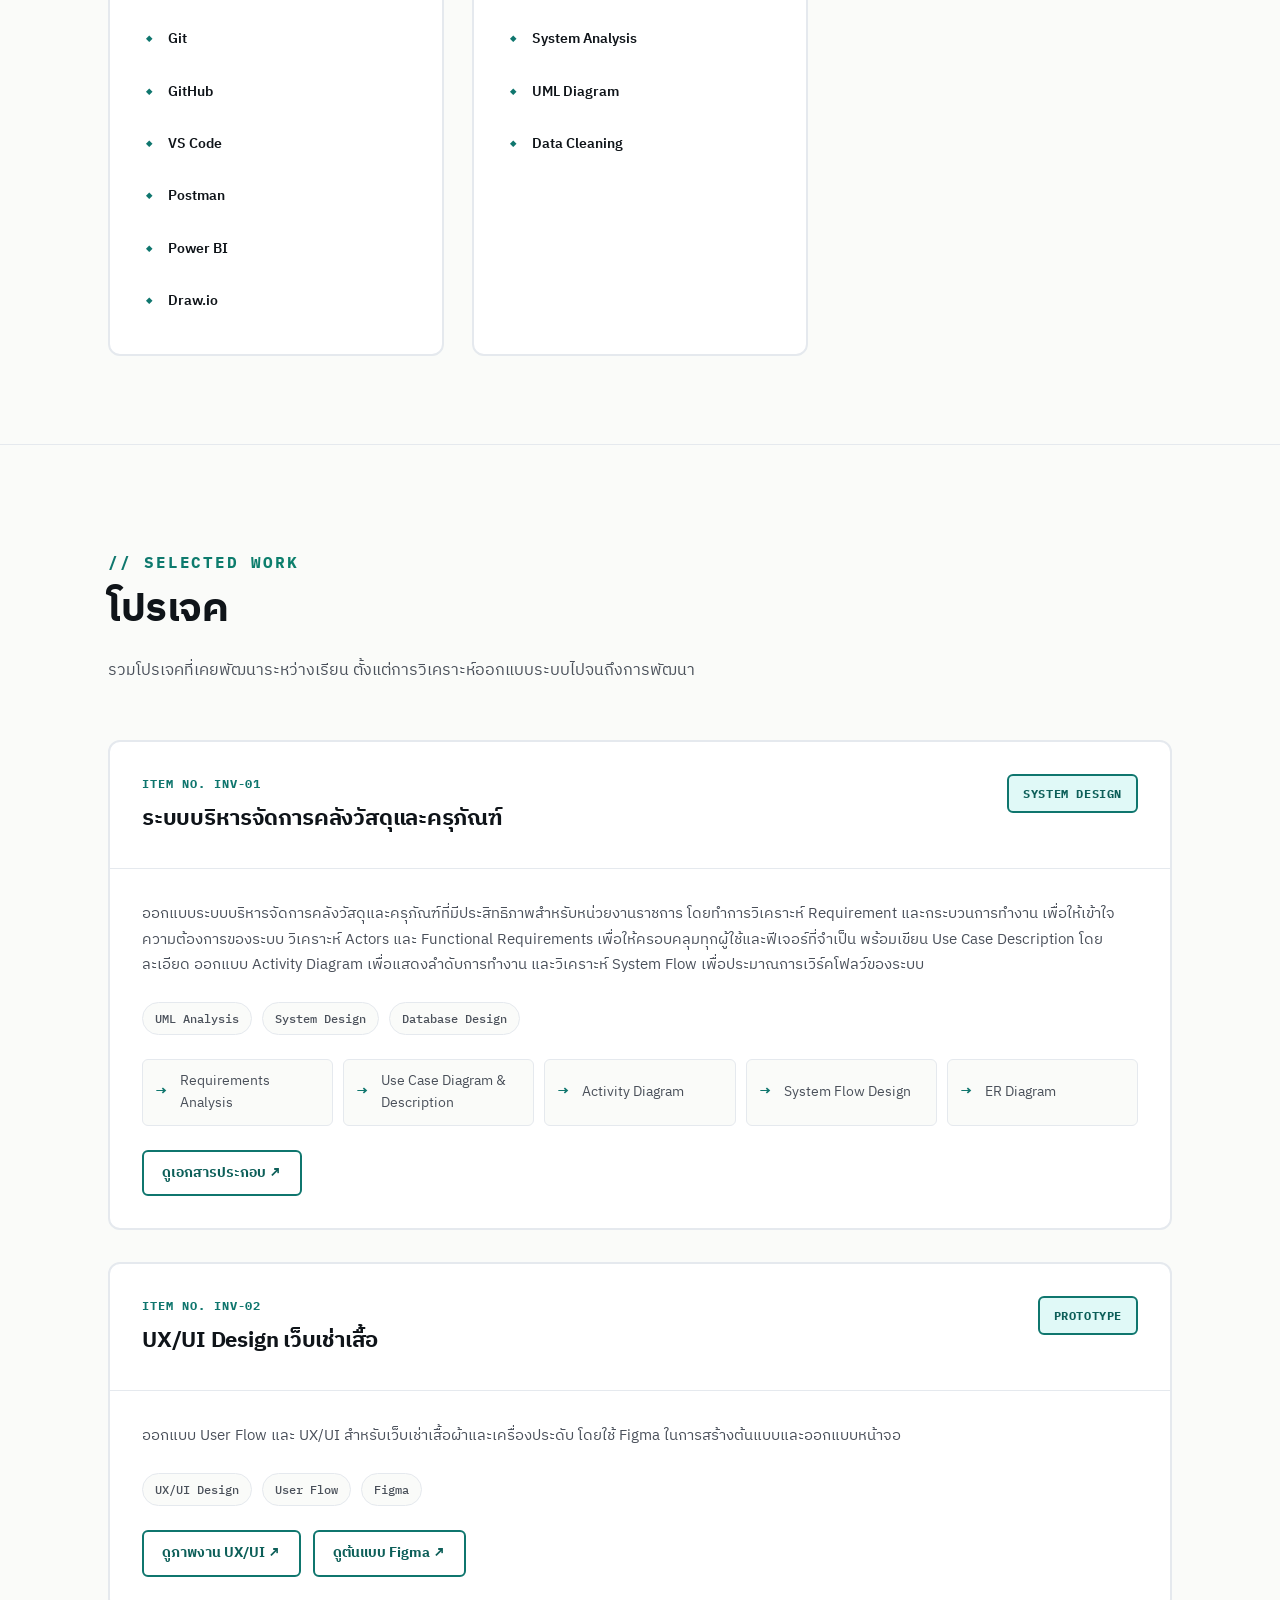
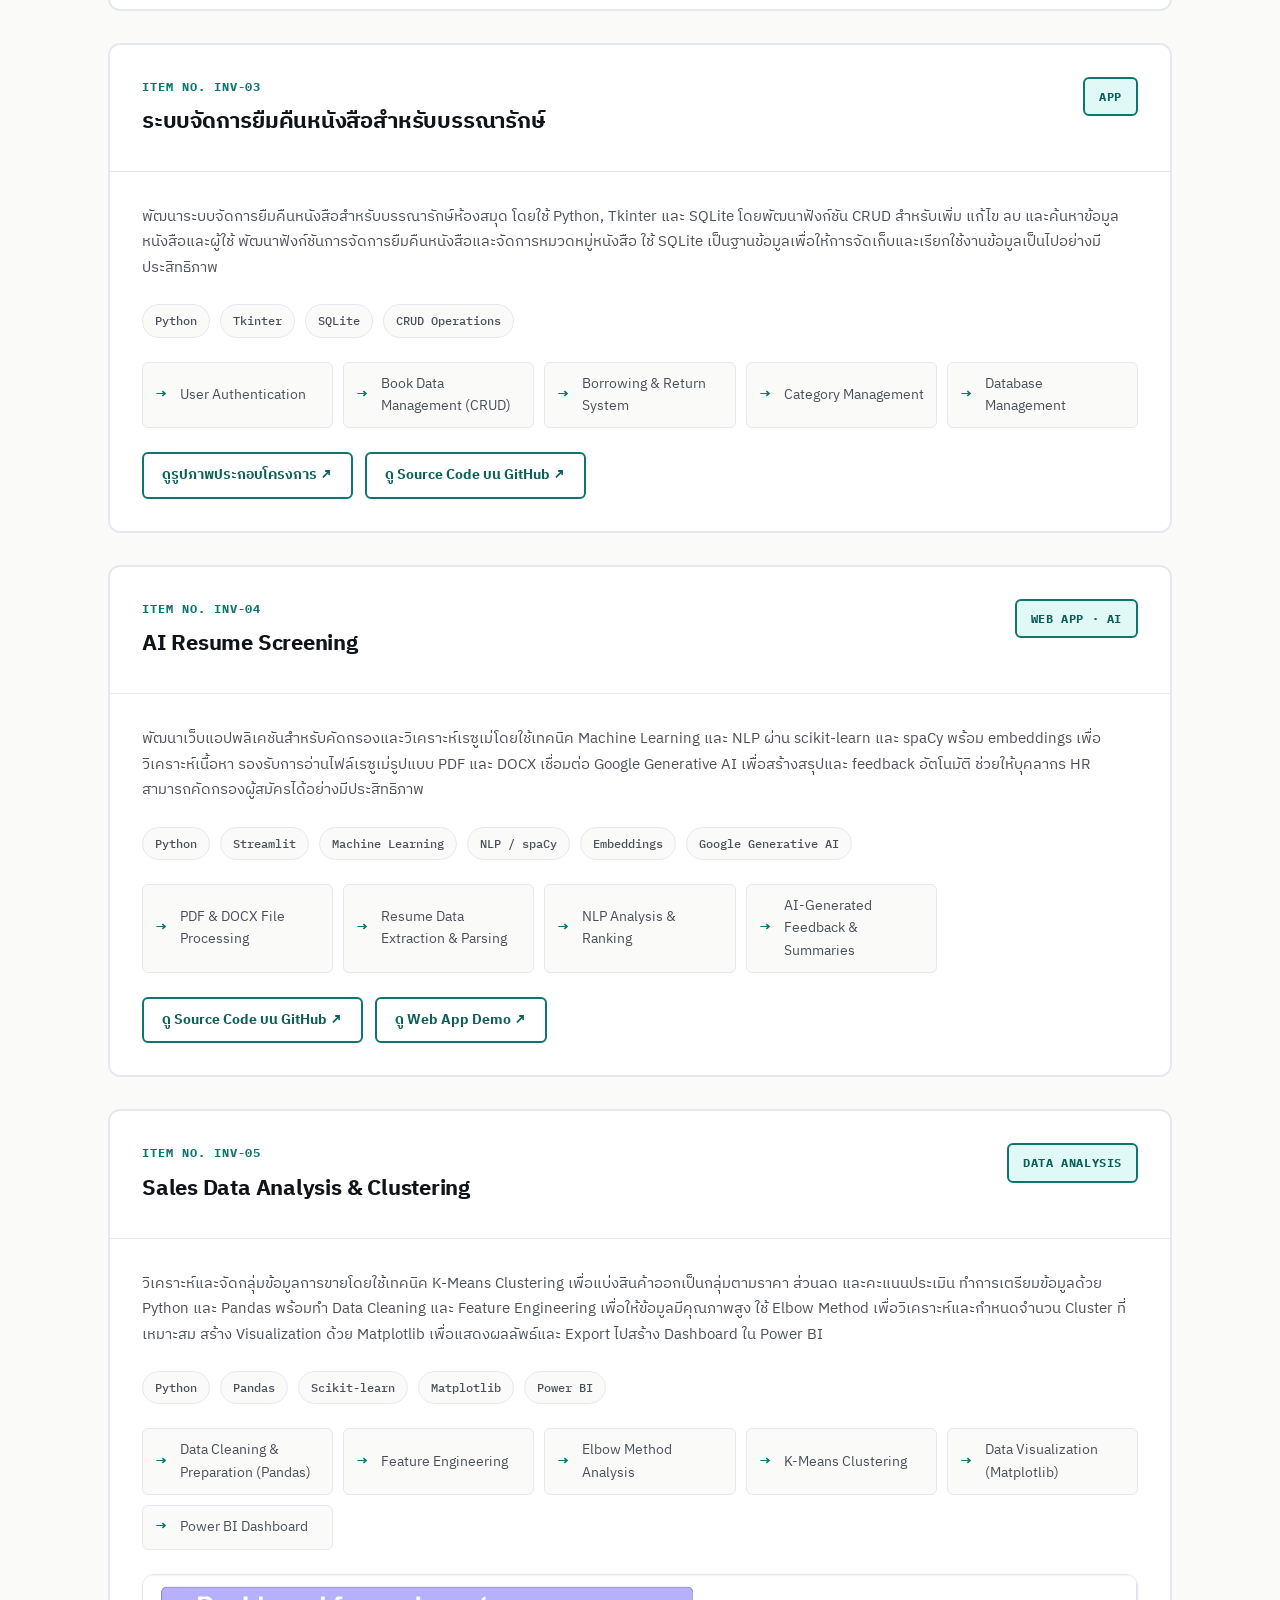
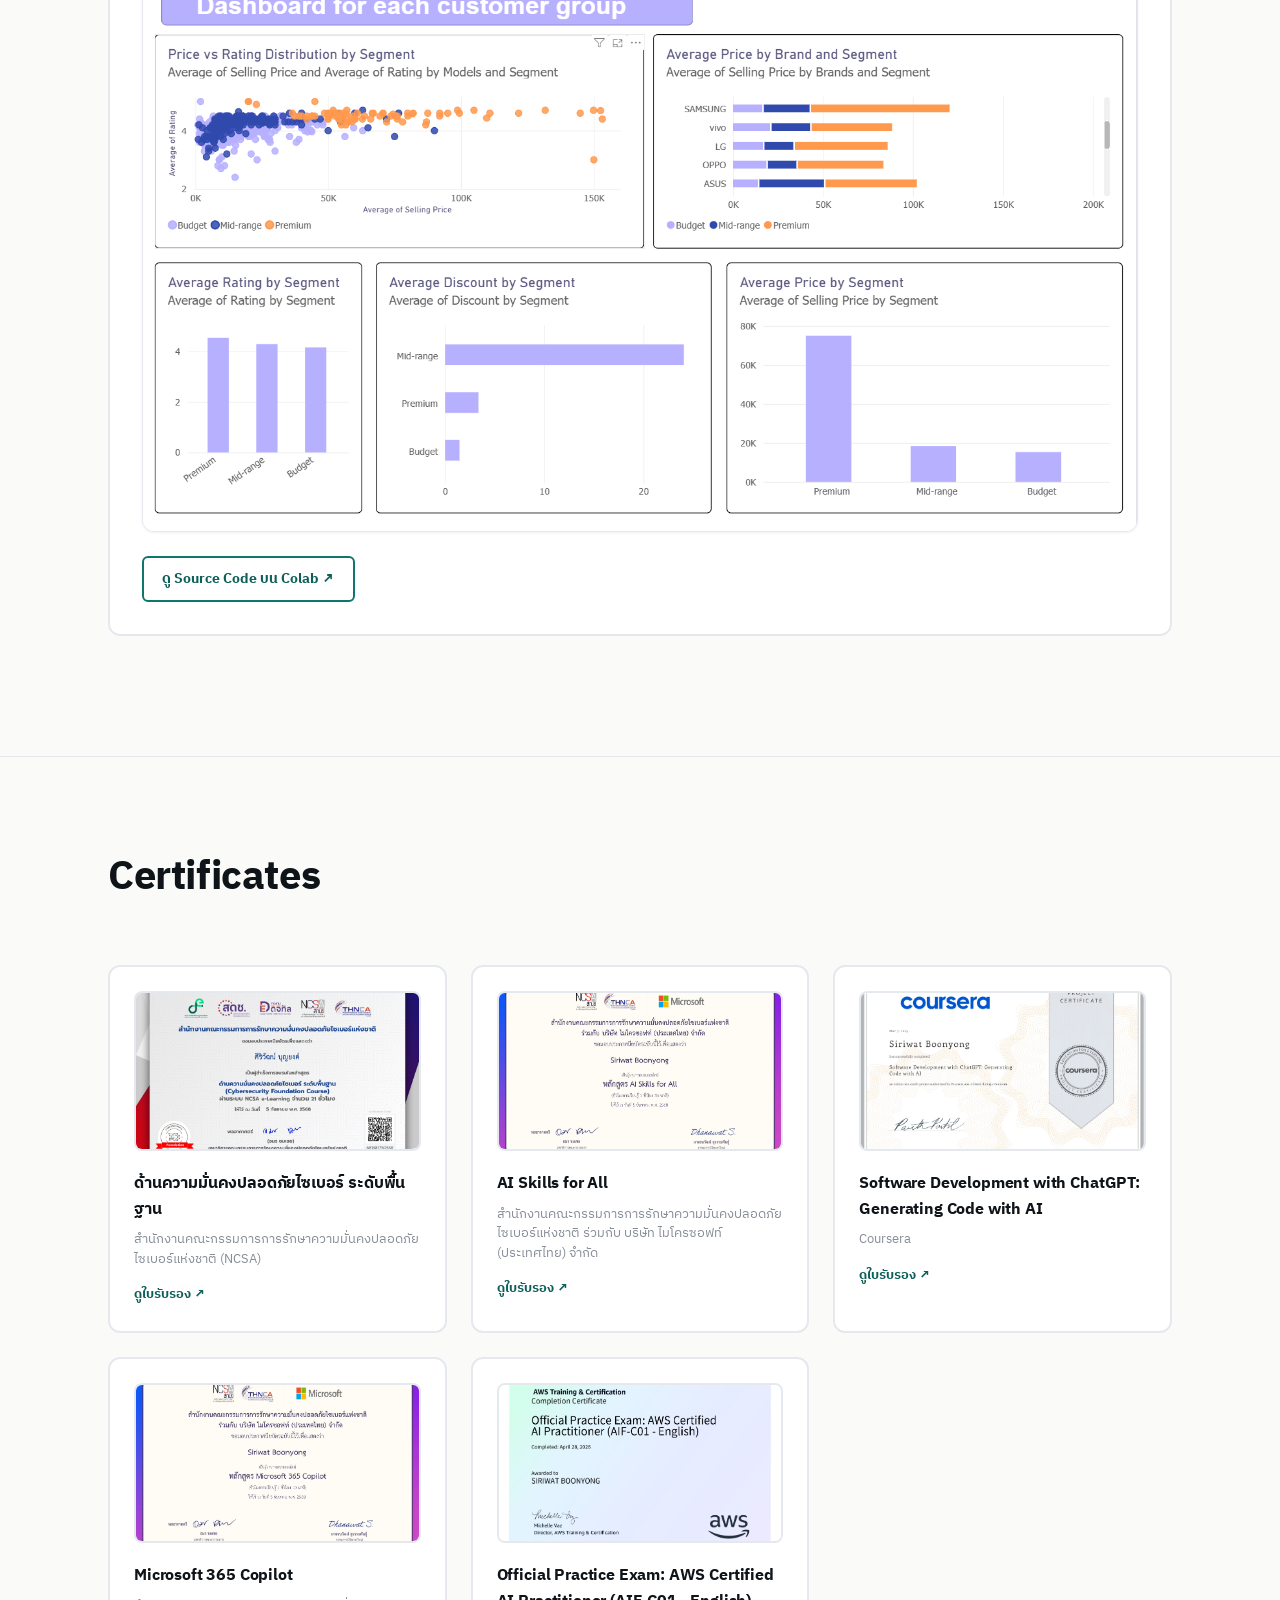
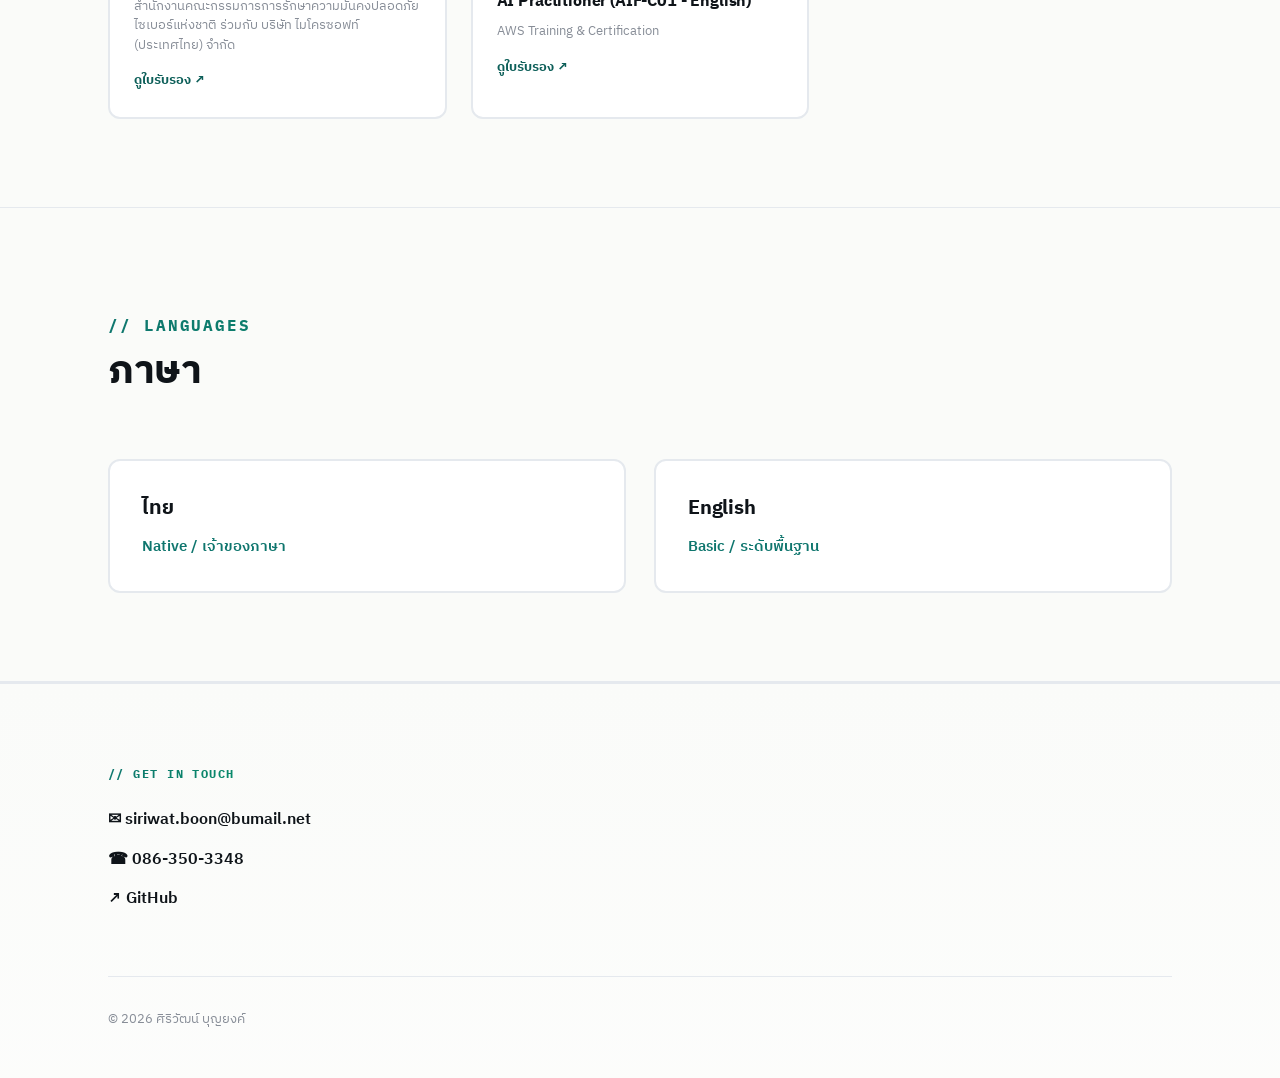
==== commit 55707930: "add dashboard profile erdiagram" ====
--- a/index.html
+++ b/index.html
@@ -43,13 +43,13 @@
           <div class="hero-head">
             <h1><span>ศิริวัฒน์ บุญยงค์</span><br>สาขาวิทยาการคอมพิวเตอร์</h1>
             <div class="hero-profile" data-reveal>
-              <img src="images/profile.jpg" alt="ภาพโปรไฟล์ ศิริวัฒน์ บุญยงค์">
+              <img src="images/profile.png" alt="ภาพโปรไฟล์ ศิริวัฒน์ บุญยงค์">
             </div>
           </div>
           <p class="lede">
             นักศึกษาสาขาวิชา วิทยาการคอมพิวเตอร์ มีความสนใจในการทำงานด้านเทคโนโลยีและการพัฒนาระบบ 
             ชอบการวิเคราะห์ปัญหา ทำความเข้าใจกระบวนการทำงาน และค้นหาแนวทางในการพัฒนาระบบให้ตอบโจทย์การใช้งาน 
-            มีความสนใจในด้าน <strong>System Analysis</strong>, <strong>Data Analysis</strong> และ <strong>Backend Development</strong> พร้อมเรียนรู้สิ่งใหม่ ๆ 
+            มีความสนใจในด้าน <strong>System Analysis</strong>, <strong>Data Analysis</strong> และ <strong>Web Development</strong> พร้อมเรียนรู้สิ่งใหม่ ๆ 
             และนำความรู้จากการเรียนและการทำโปรเจกต์มาประยุกต์ใช้กับการทำงานจริง มีความตั้งใจที่จะพัฒนาตนเองและเรียนรู้จากประสบการณ์
             การทำงานร่วมกับทีม
 
@@ -61,7 +61,7 @@
           <div class="hero-meta">
             <div><strong>มหาวิทยาลัย</strong>Bangkok university · คณะเทคโนโลยีสารสนเทศและนวัตกรรม/สาขาวิทยาการคอมพิวเตอร์ </div>
             <div><strong>ระดับชั้น</strong>ชั้นปีที่ 4</div>
-            <div><strong>สนใจสายงาน</strong>System Analyst / Data Analyst / Backend Development</div>
+            <div><strong>สนใจสายงาน</strong>System Analyst / Data Analyst / Web Development</div>
           </div>
         </div>
       </div>
@@ -276,6 +276,7 @@
             <span class="stack-pill">Matplotlib</span>
             <span class="stack-pill">Power BI</span>
           </div>
+          
           <ul class="deliverables">
             <li>Data Cleaning &amp; Preparation (Pandas)</li>
             <li>Feature Engineering</li>
@@ -284,6 +285,15 @@
             <li>Data Visualization (Matplotlib)</li>
             <li>Power BI Dashboard</li>
           </ul>
+
+          <div class="project-dashboard">
+            <img src="images/dashboard.png" alt="Dashboard Sales Data Analysis">
+          </div>
+
+          <div class="project-links">
+            <a class="link-btn" href="https://colab.research.google.com/drive/1jvXj3c1Rd8gUMS1uLH2LUYtjMWvy6Lhh?usp=sharing" target="_blank" rel="noopener">ดู Source Code บน Colab ↗</a>
+            
+          </div>
         </div>
       </article>
   </section>
--- a/css/styles.css
+++ b/css/styles.css
@@ -140,6 +140,13 @@
     object-fit:cover;display:block;
     animation:slideInRight .6s ease-out;
   }
+
+  .hero-profile img:hover{
+    transition: transform 0.2s ease;
+    border:8px solid #059669;
+    transform:scale(1.02);
+    box-shadow:var(--shadow-xl);
+  }
   @keyframes slideInRight{
     from{opacity:0;transform:translateX(40px);}
     to{opacity:1;transform:translateX(0);}
@@ -392,6 +399,21 @@
     color:var(--accent-ink);
   }
   .deliverables li::before{content:"→";color:var(--accent);font-weight:700;margin-right:4px;}
+  .project-dashboard{
+    margin:24px 0;
+    border:1px solid var(--line);
+    border-radius:12px;
+    overflow:hidden;
+    background:var(--bg);
+    box-shadow:var(--shadow-sm);
+  }
+  .project-dashboard img{
+    display:block;
+    width:100%;
+    max-height:auto;
+    object-fit:cover;
+    background:#f5f7f8;
+  }
   .project-links{display:flex;gap:12px;flex-wrap:wrap;}
   .link-btn{
     font-size:14px;font-weight:700;padding:10px 18px;text-decoration:none;
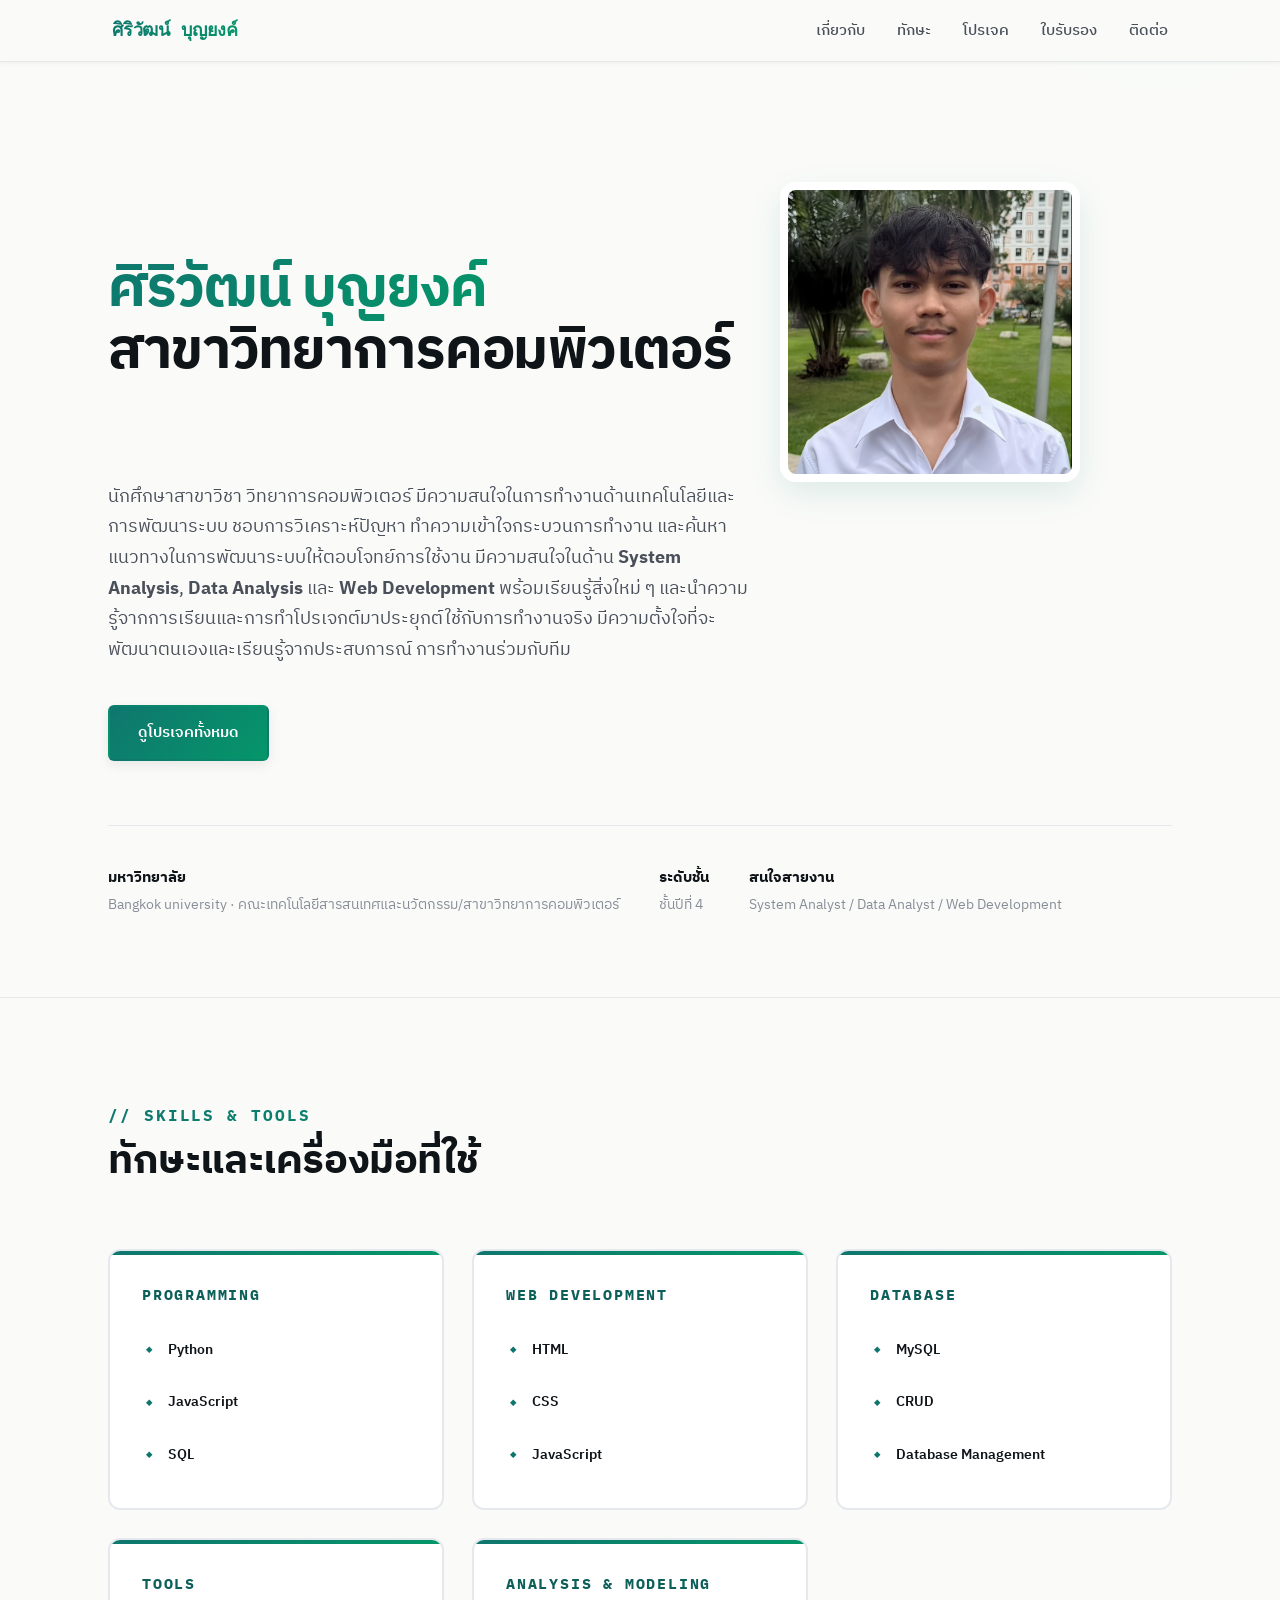
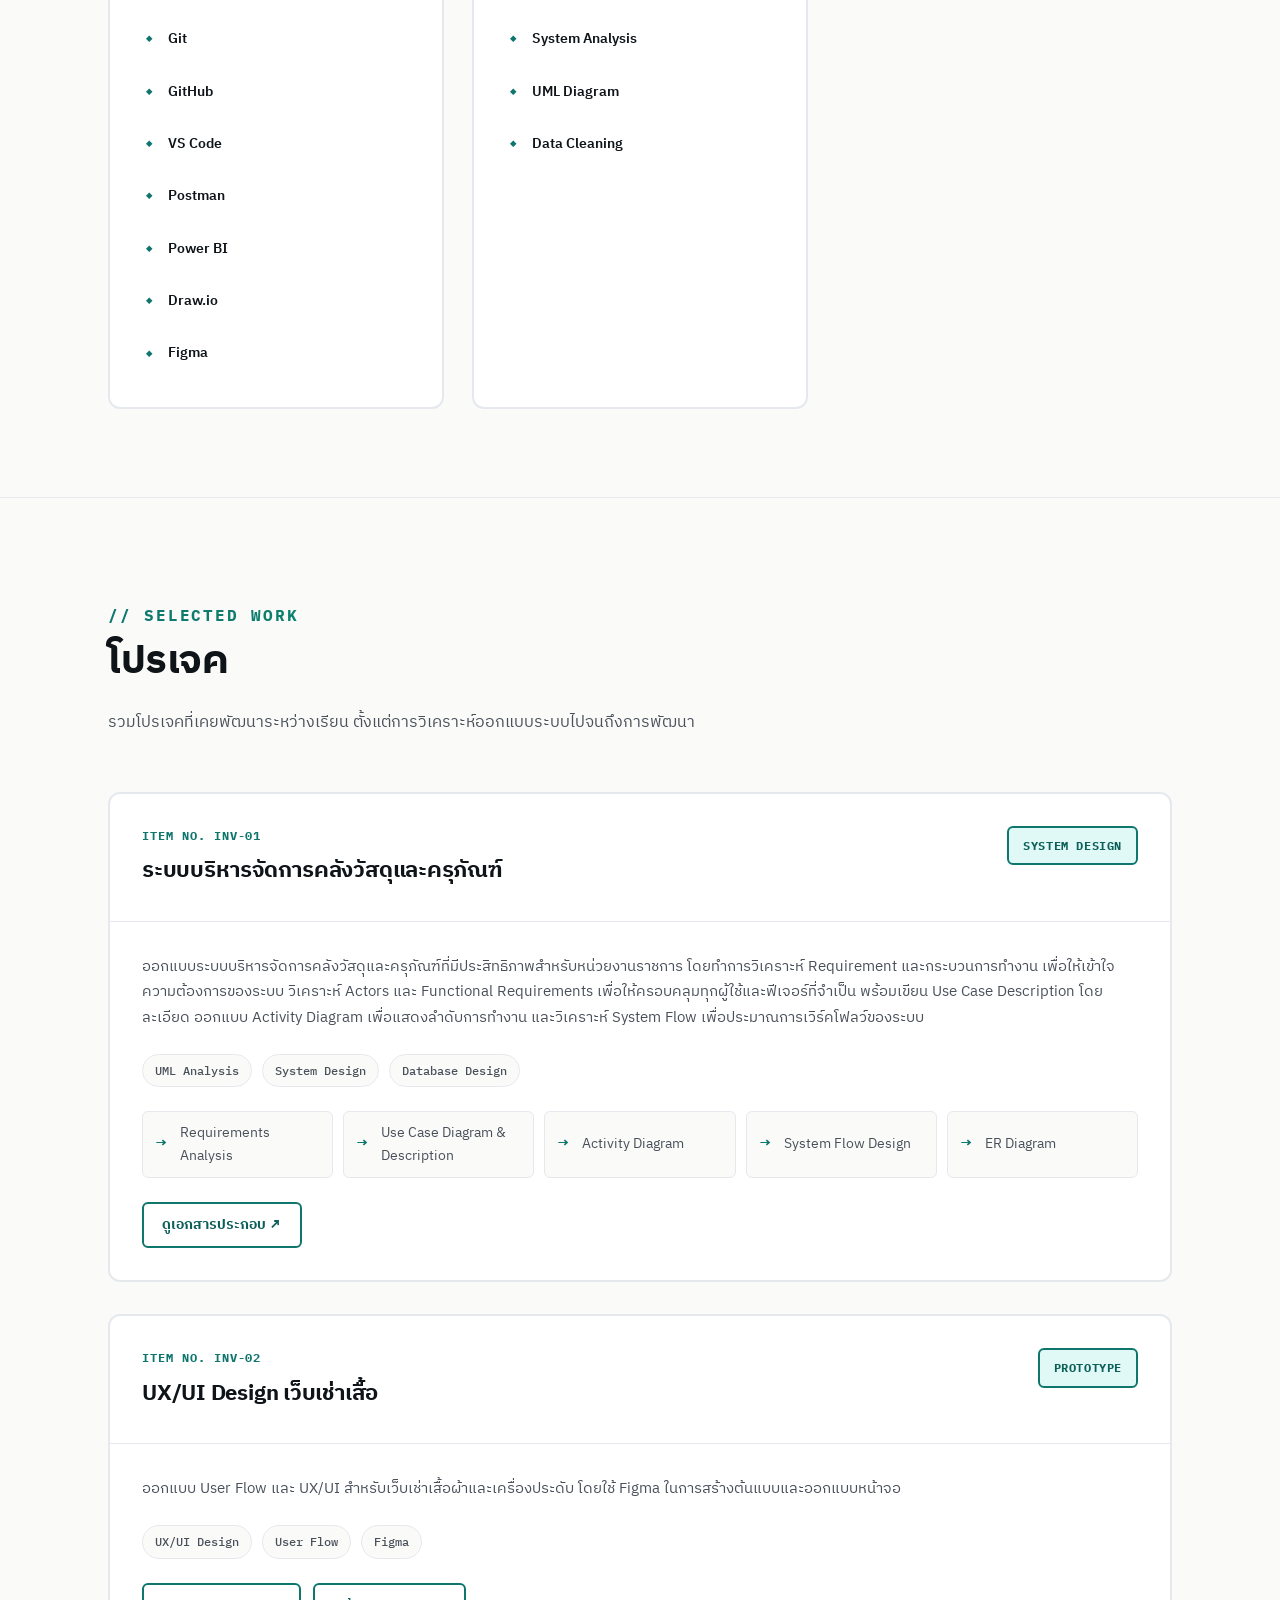
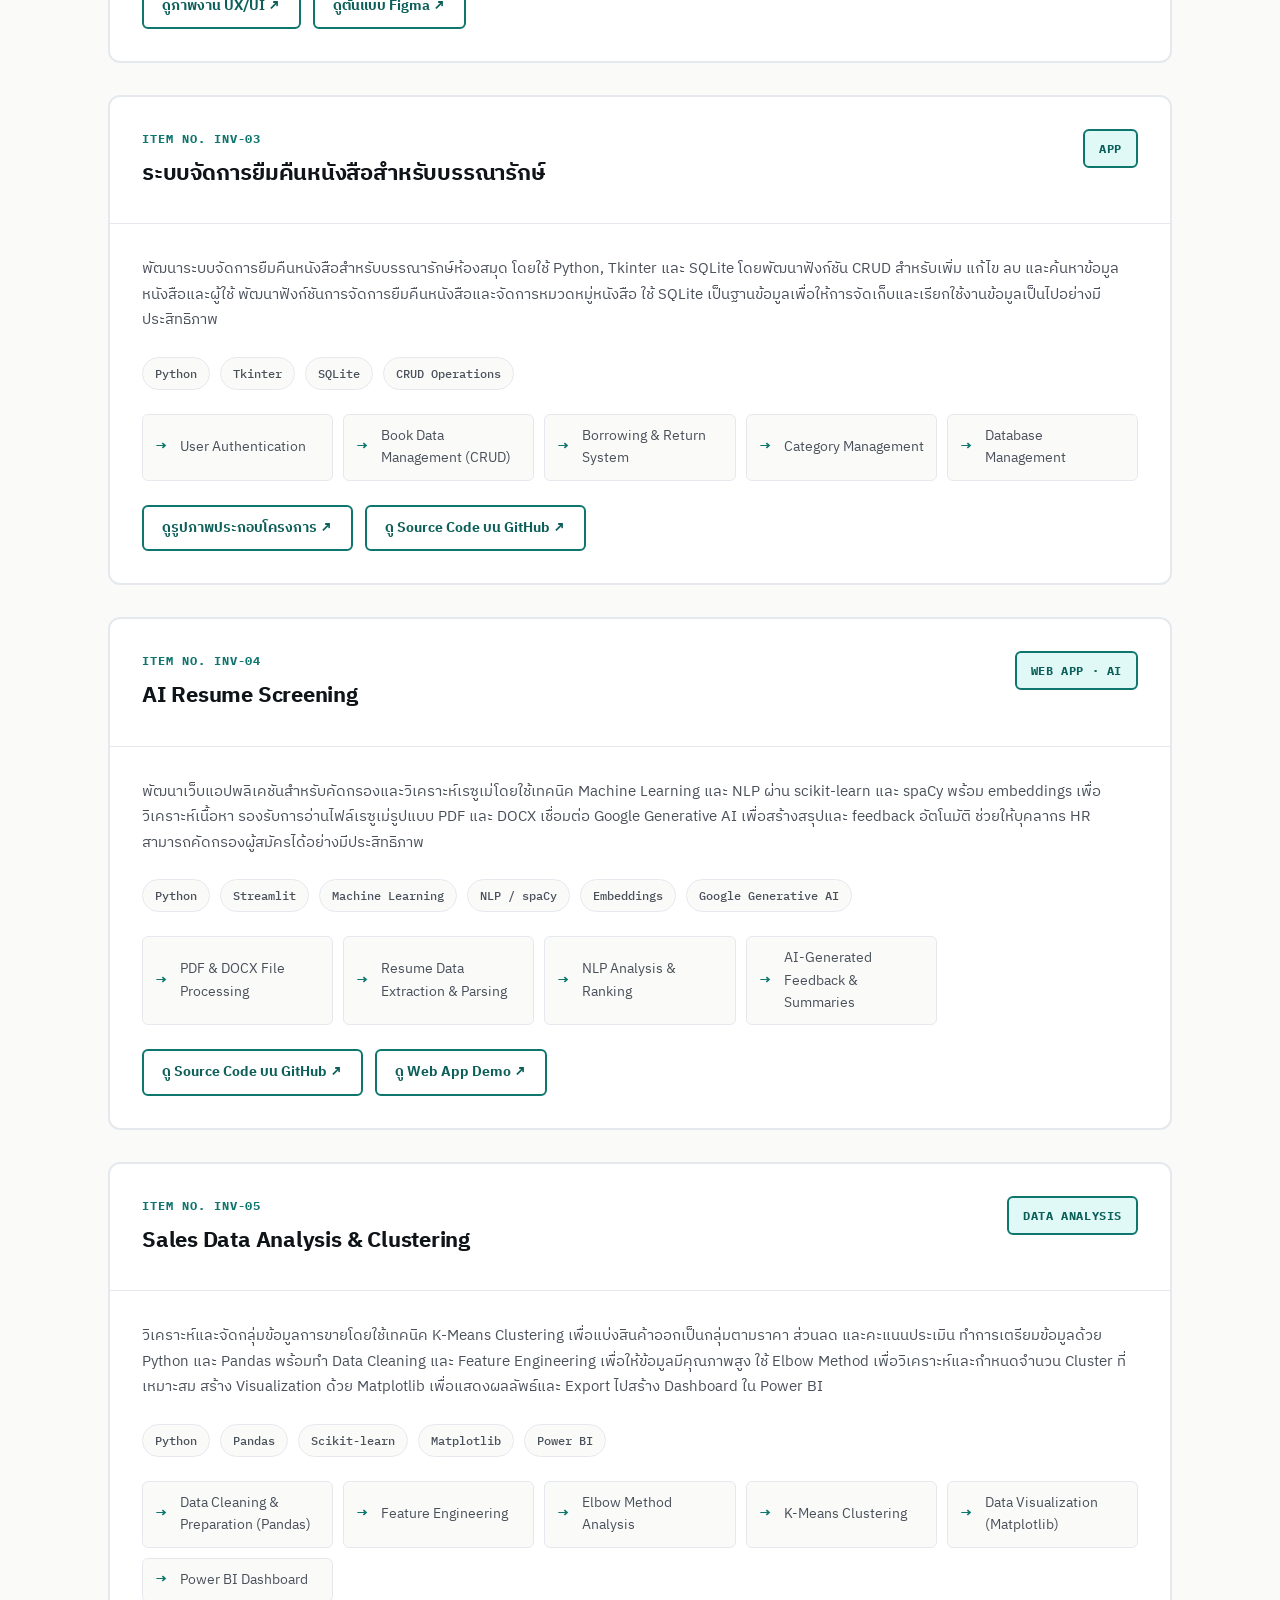
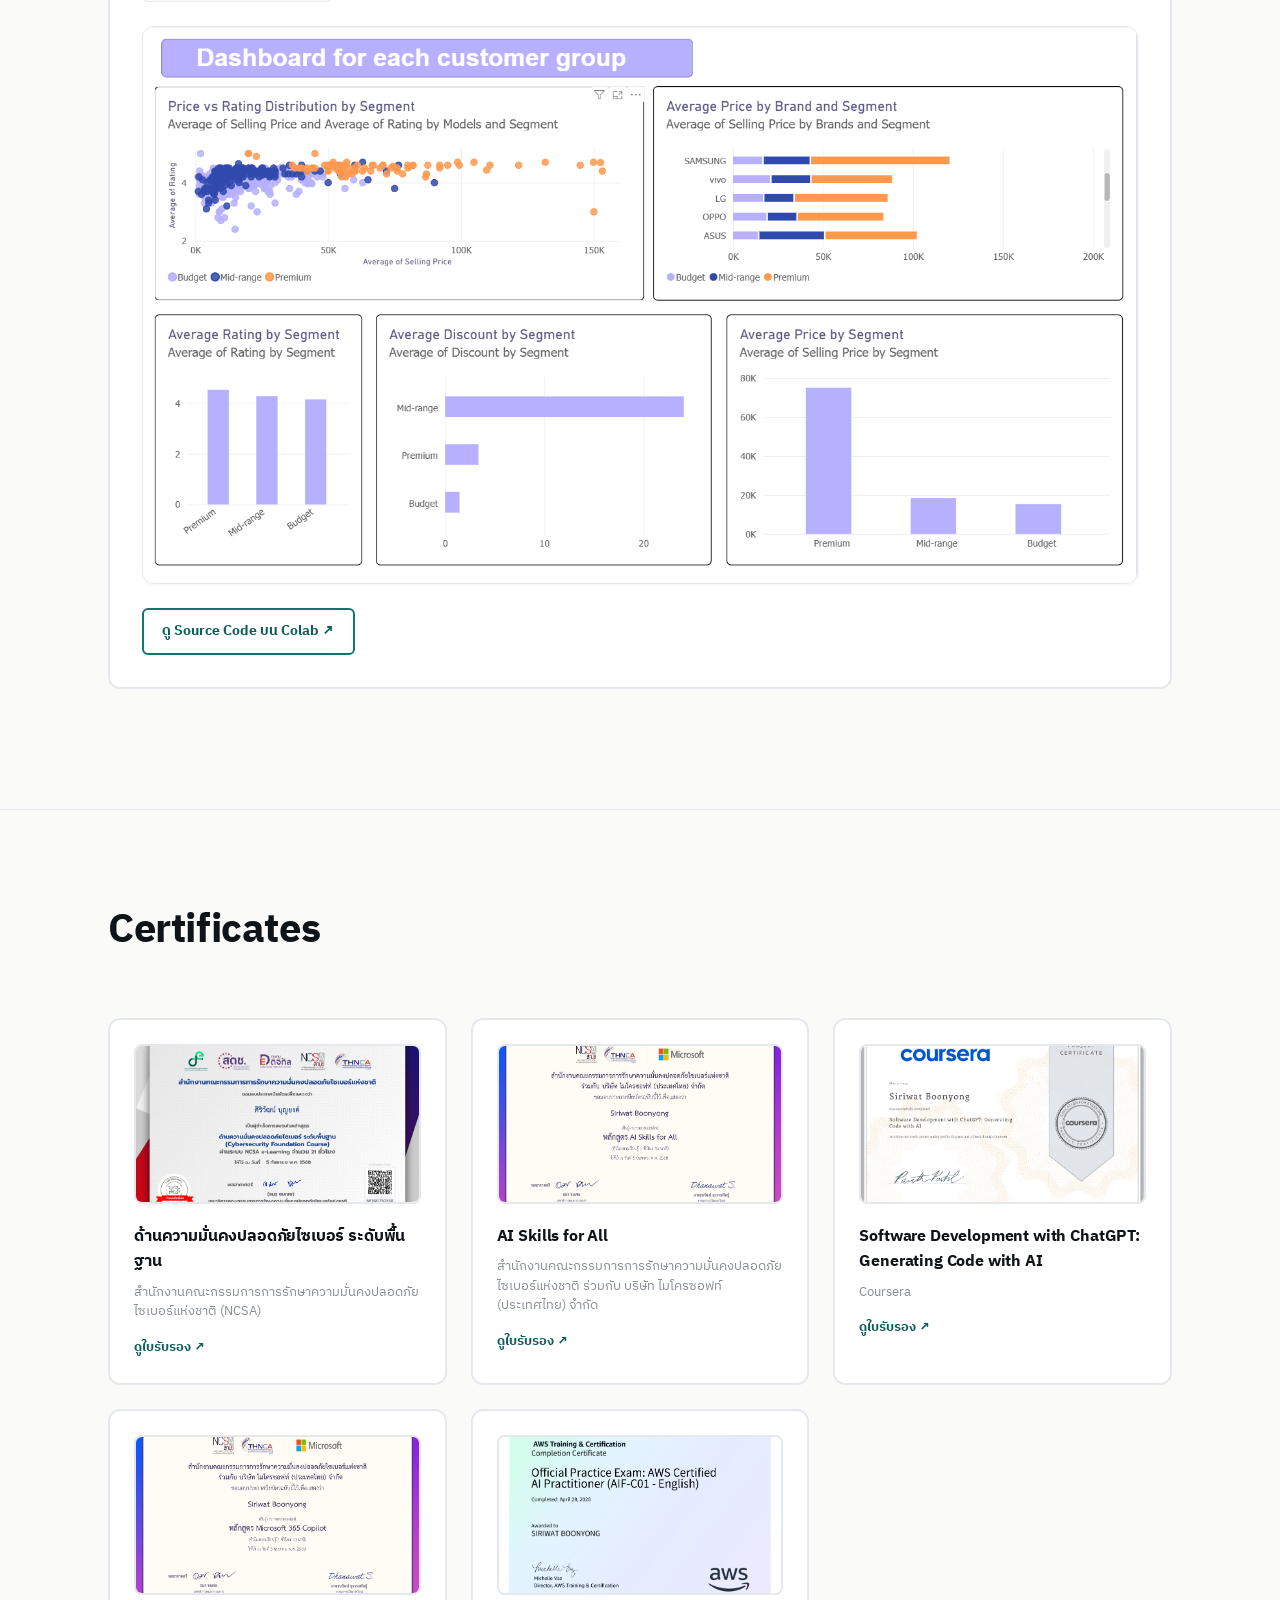
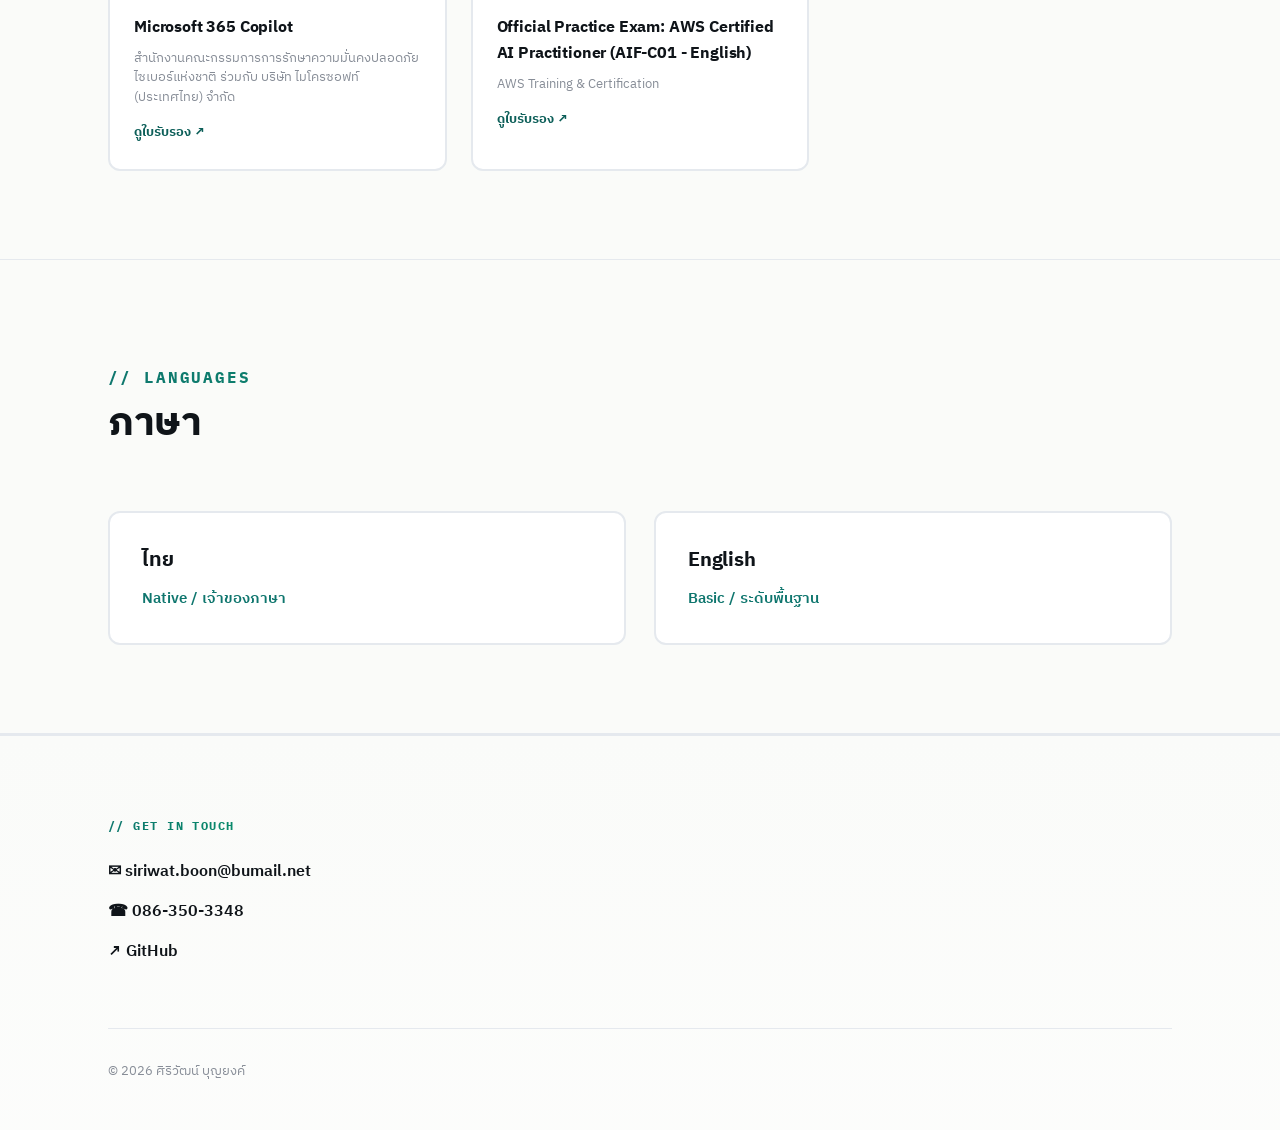
==== commit 9fd7a565: "update tool" ====
--- a/index.html
+++ b/index.html
@@ -110,6 +110,7 @@
             <li>Postman</li>
             <li>Power BI</li>
             <li>Draw.io</li>
+            <li>Figma</li>
           </ul>
         </div>
         <div class="skill-block" data-reveal>
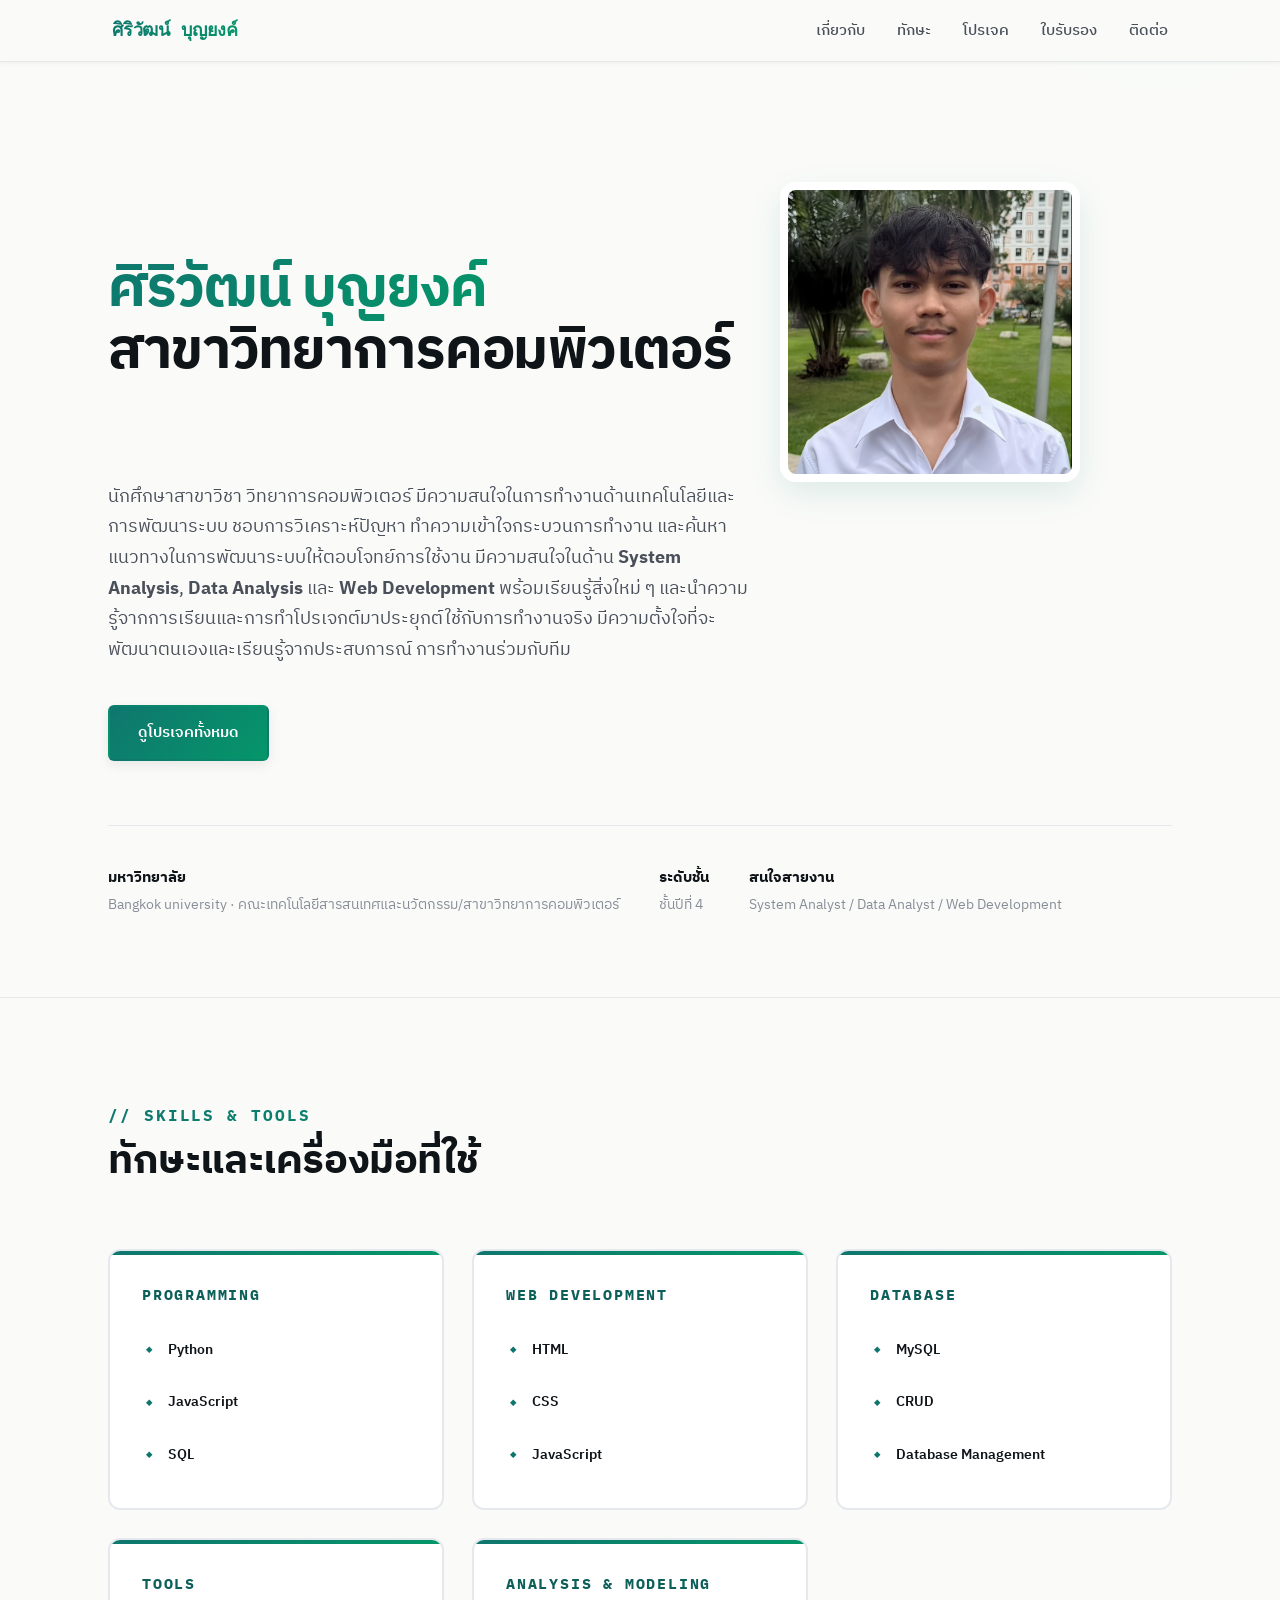
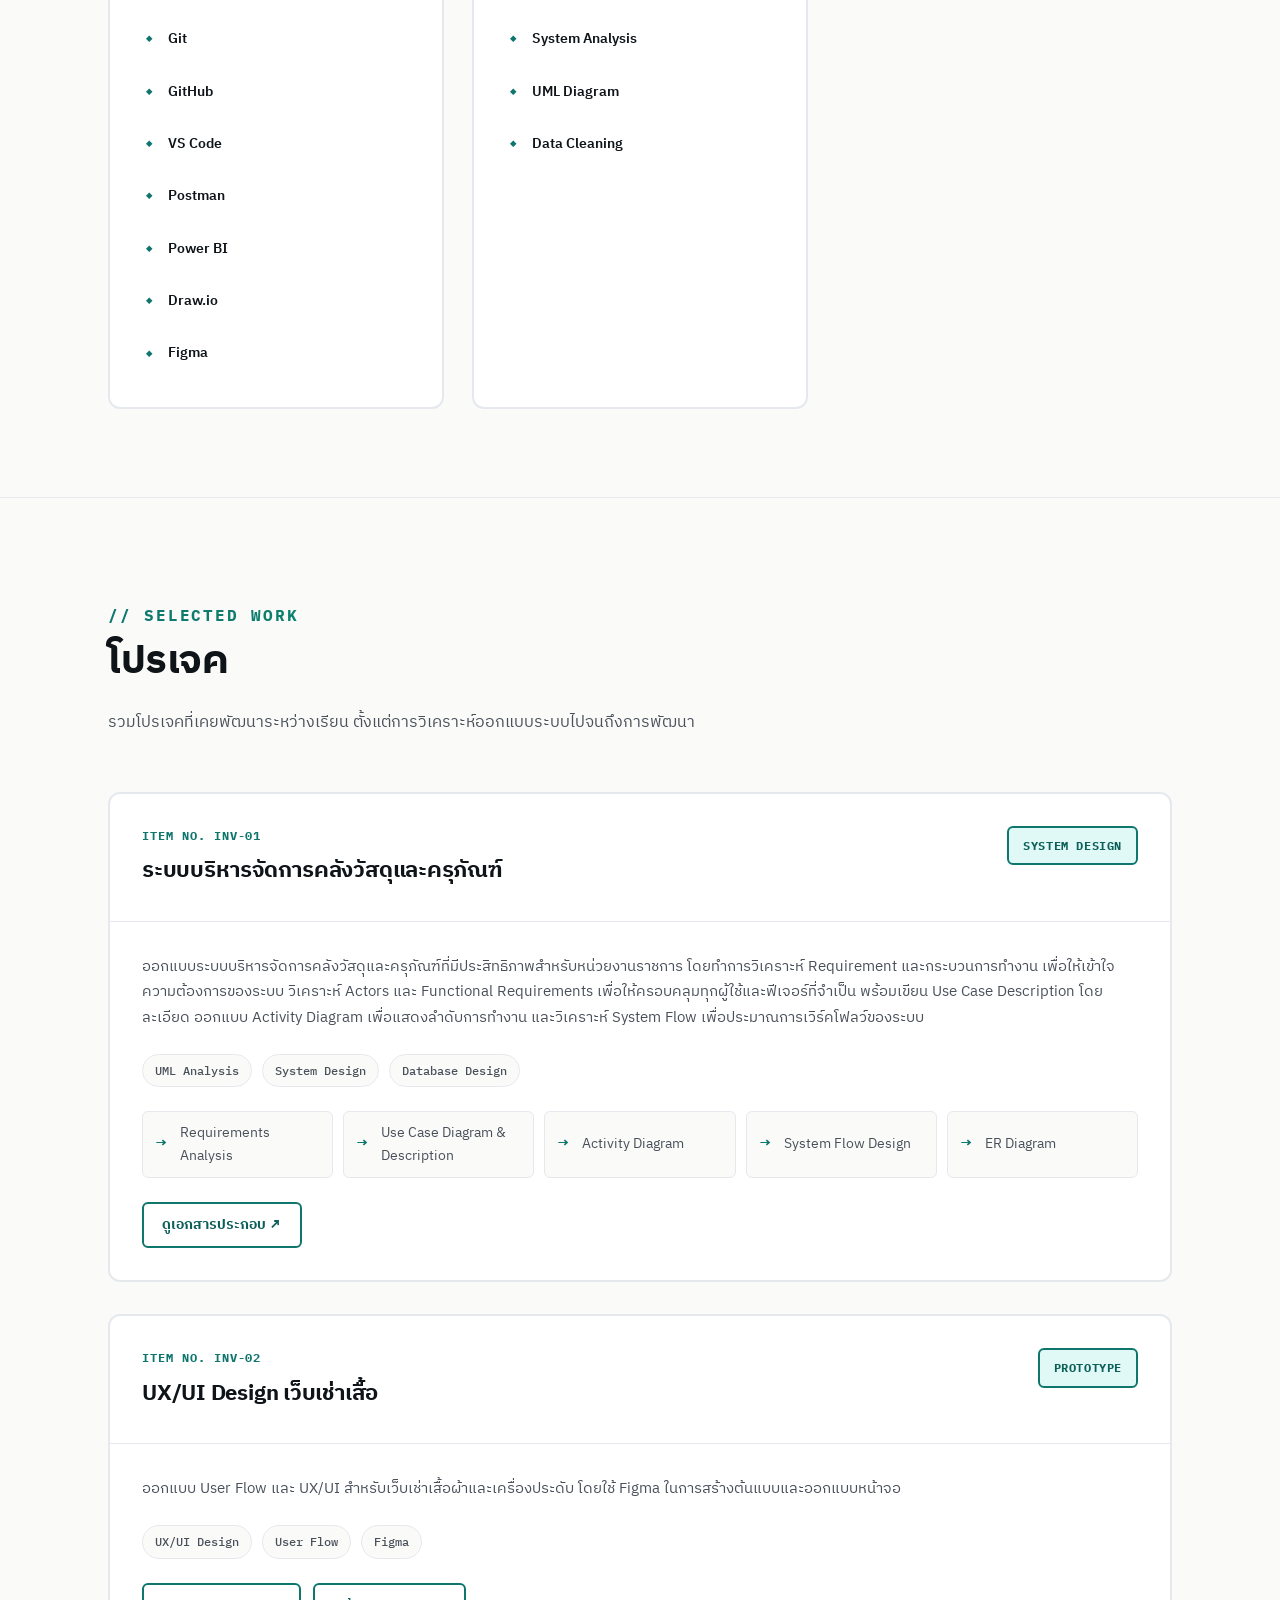
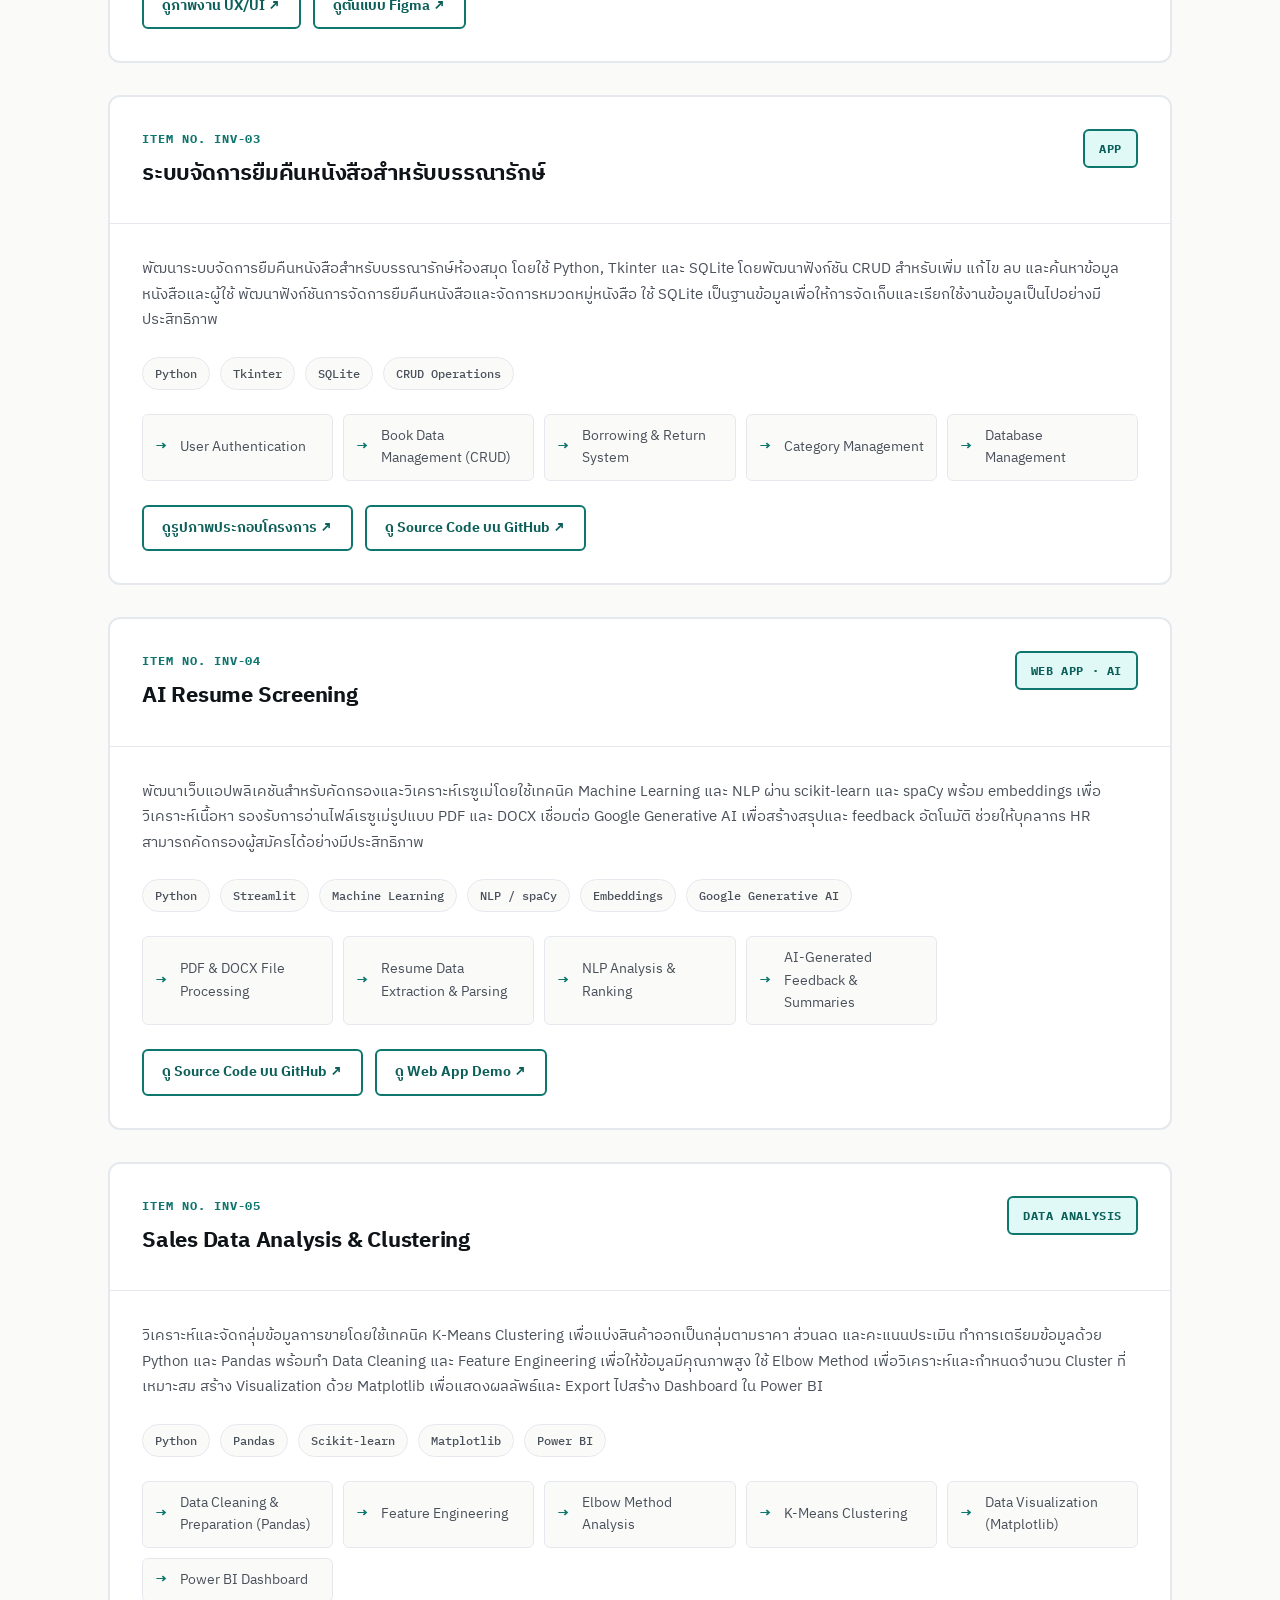
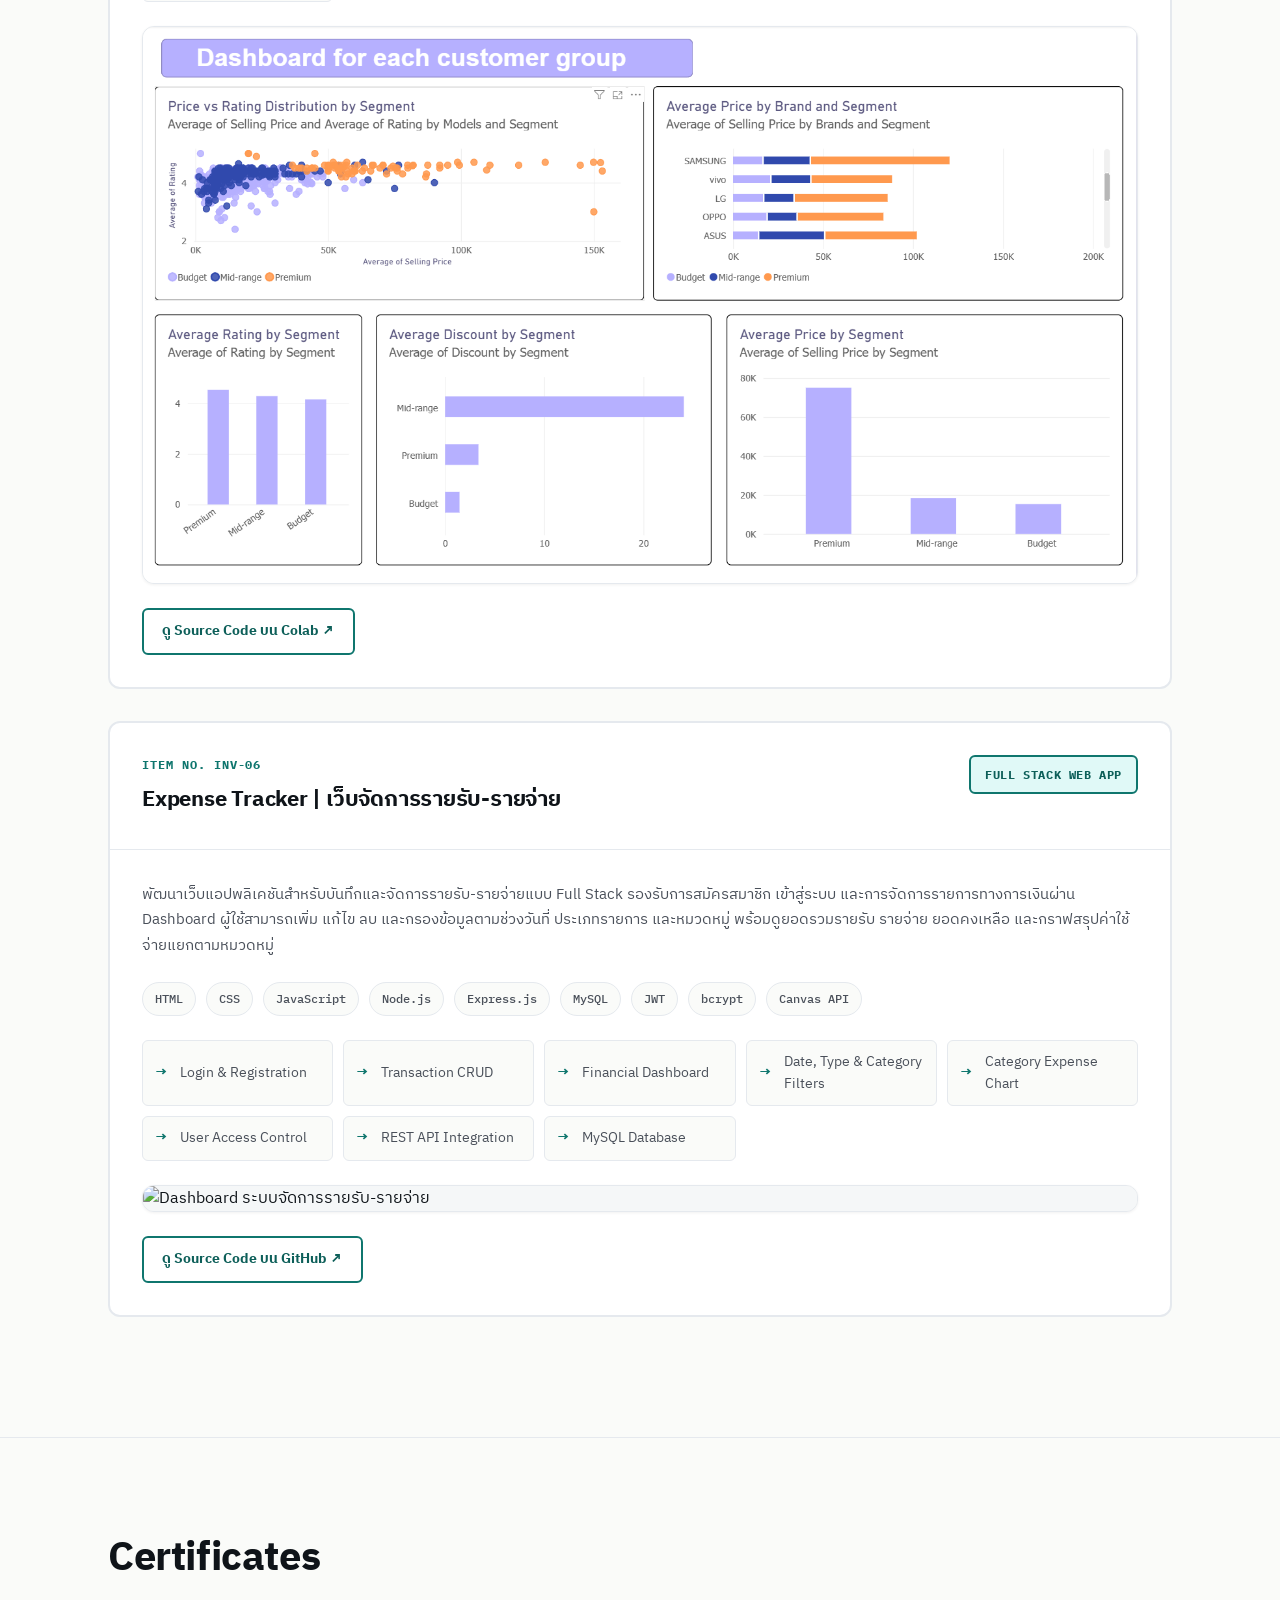
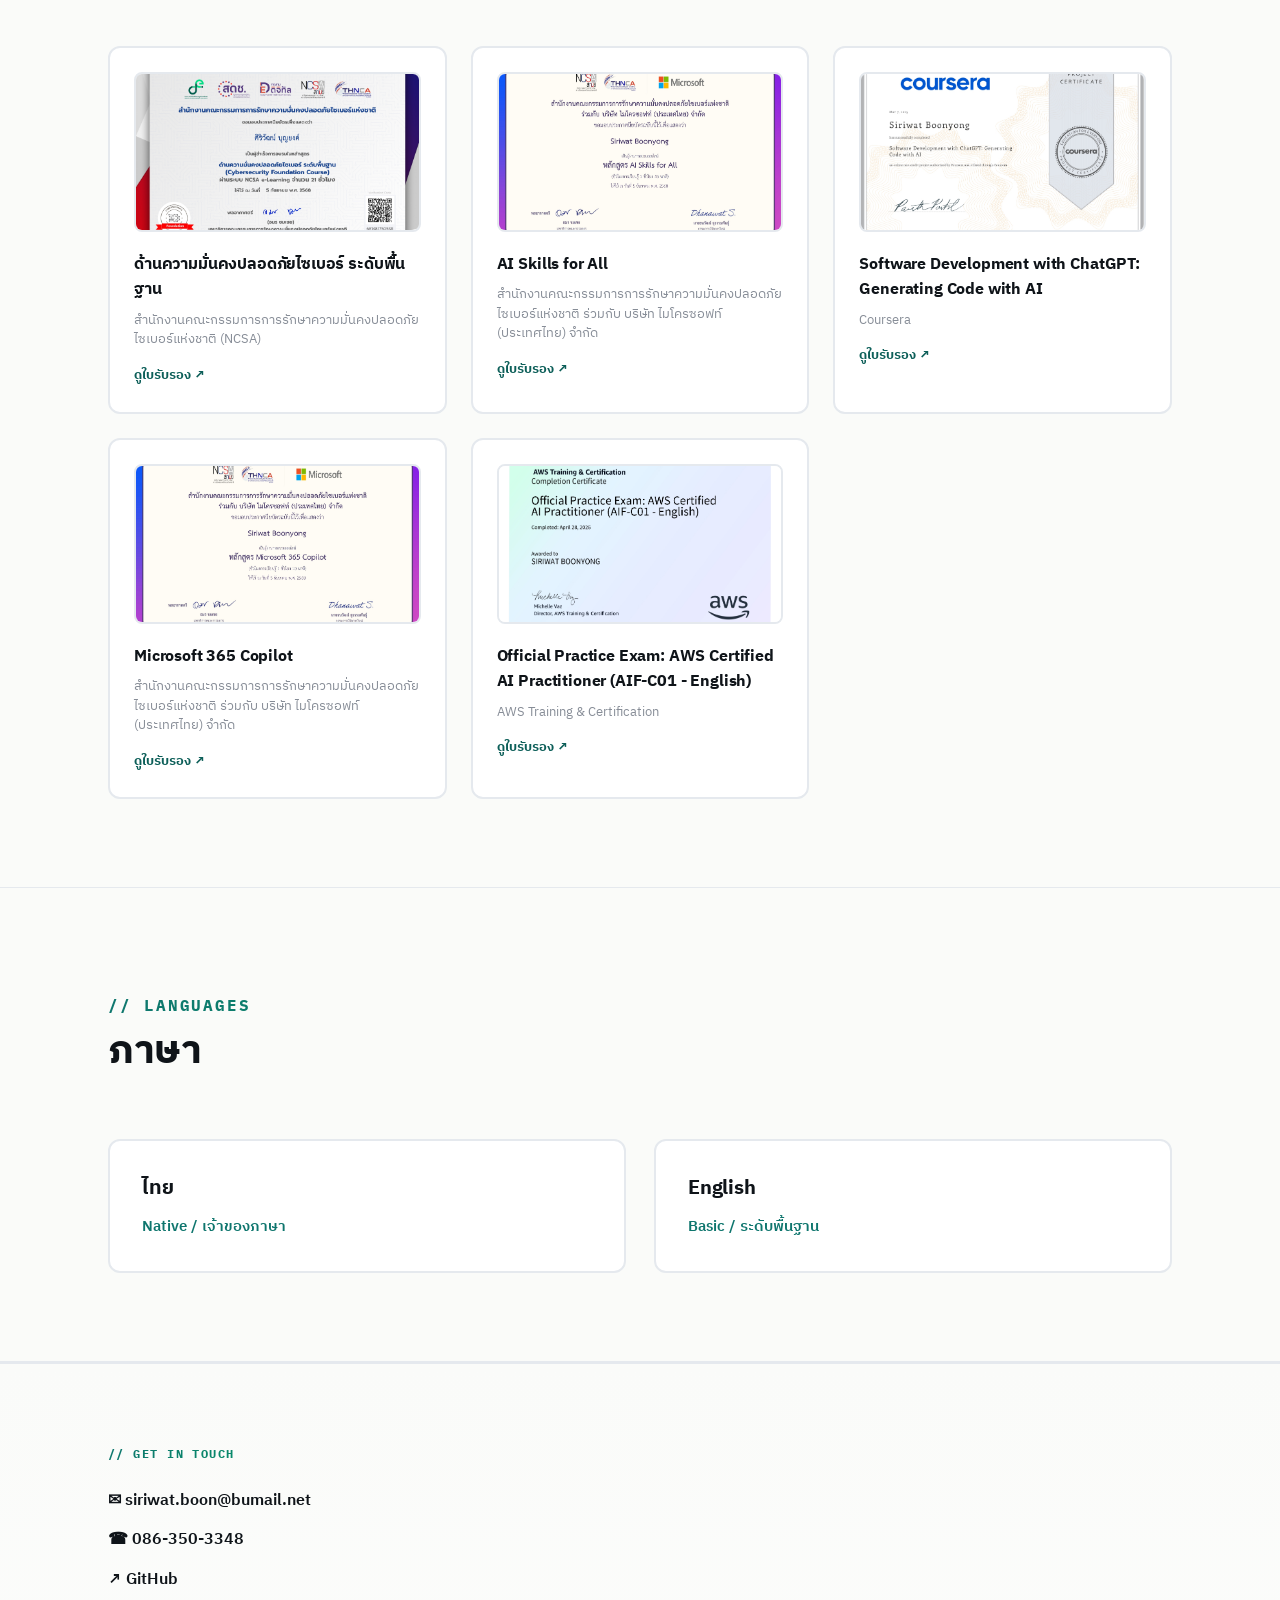
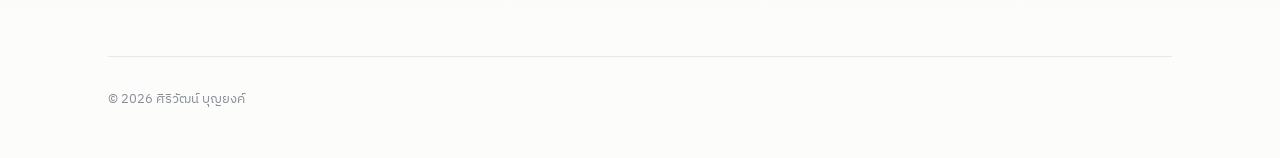
==== commit 27962816: "update project expense_tracker" ====
--- a/index.html
+++ b/index.html
@@ -297,6 +297,49 @@
           </div>
         </div>
       </article>
+
+      <!-- PROJECT 06 -->
+      <article class="project-card" data-reveal>
+        <div class="project-top">
+          <div>
+            <span class="project-code mono">ITEM NO. INV-06</span>
+            <h3>Expense Tracker | เว็บจัดการรายรับ-รายจ่าย</h3>
+          </div>
+          <span class="project-status">Full Stack Web App</span>
+        </div>
+        <div class="project-body">
+          <p>
+            พัฒนาเว็บแอปพลิเคชันสำหรับบันทึกและจัดการรายรับ-รายจ่ายแบบ Full Stack รองรับการสมัครสมาชิก เข้าสู่ระบบ และการจัดการรายการทางการเงินผ่าน Dashboard ผู้ใช้สามารถเพิ่ม แก้ไข ลบ และกรองข้อมูลตามช่วงวันที่ ประเภทรายการ และหมวดหมู่ พร้อมดูยอดรวมรายรับ รายจ่าย ยอดคงเหลือ และกราฟสรุปค่าใช้จ่ายแยกตามหมวดหมู่
+          </p>
+          <div class="stack-row">
+            <span class="stack-pill">HTML</span>
+            <span class="stack-pill">CSS</span>
+            <span class="stack-pill">JavaScript</span>
+            <span class="stack-pill">Node.js</span>
+            <span class="stack-pill">Express.js</span>
+            <span class="stack-pill">MySQL</span>
+            <span class="stack-pill">JWT</span>
+            <span class="stack-pill">bcrypt</span>
+            <span class="stack-pill">Canvas API</span>
+          </div>
+          <ul class="deliverables">
+            <li>Login &amp; Registration</li>
+            <li>Transaction CRUD</li>
+            <li>Financial Dashboard</li>
+            <li>Date, Type &amp; Category Filters</li>
+            <li>Category Expense Chart</li>
+            <li>User Access Control</li>
+            <li>REST API Integration</li>
+            <li>MySQL Database</li>
+          </ul>
+          <div class="project-dashboard">
+            <img src="images/expense_tracker/dashboard.png" alt="Dashboard ระบบจัดการรายรับ-รายจ่าย">
+          </div>
+          <div class="project-links">
+            <a class="link-btn" href="https://github.com/siriwxt2004/expense-tracker" target="_blank" rel="noopener">ดู Source Code บน GitHub ↗</a>
+          </div>
+        </div>
+      </article>
   </section>
 
   <!-- ================= CERTIFICATES ================= -->
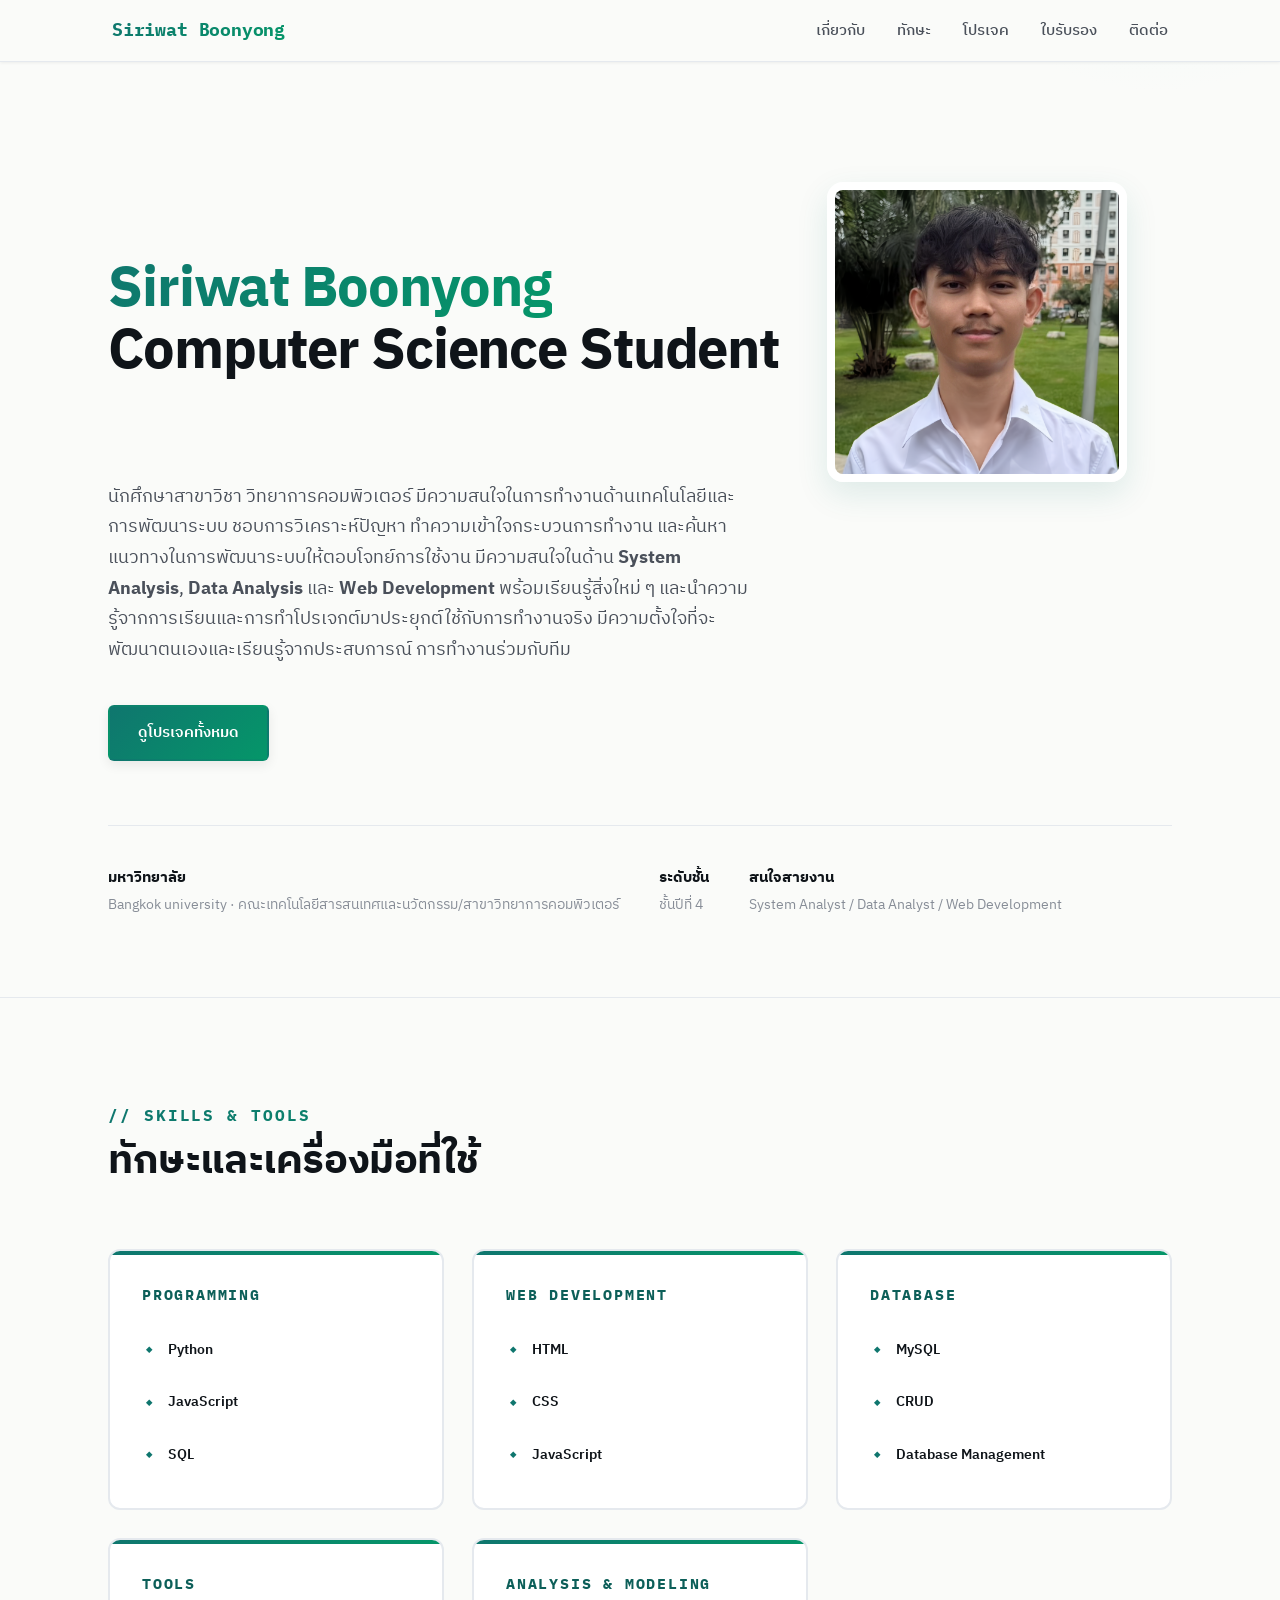
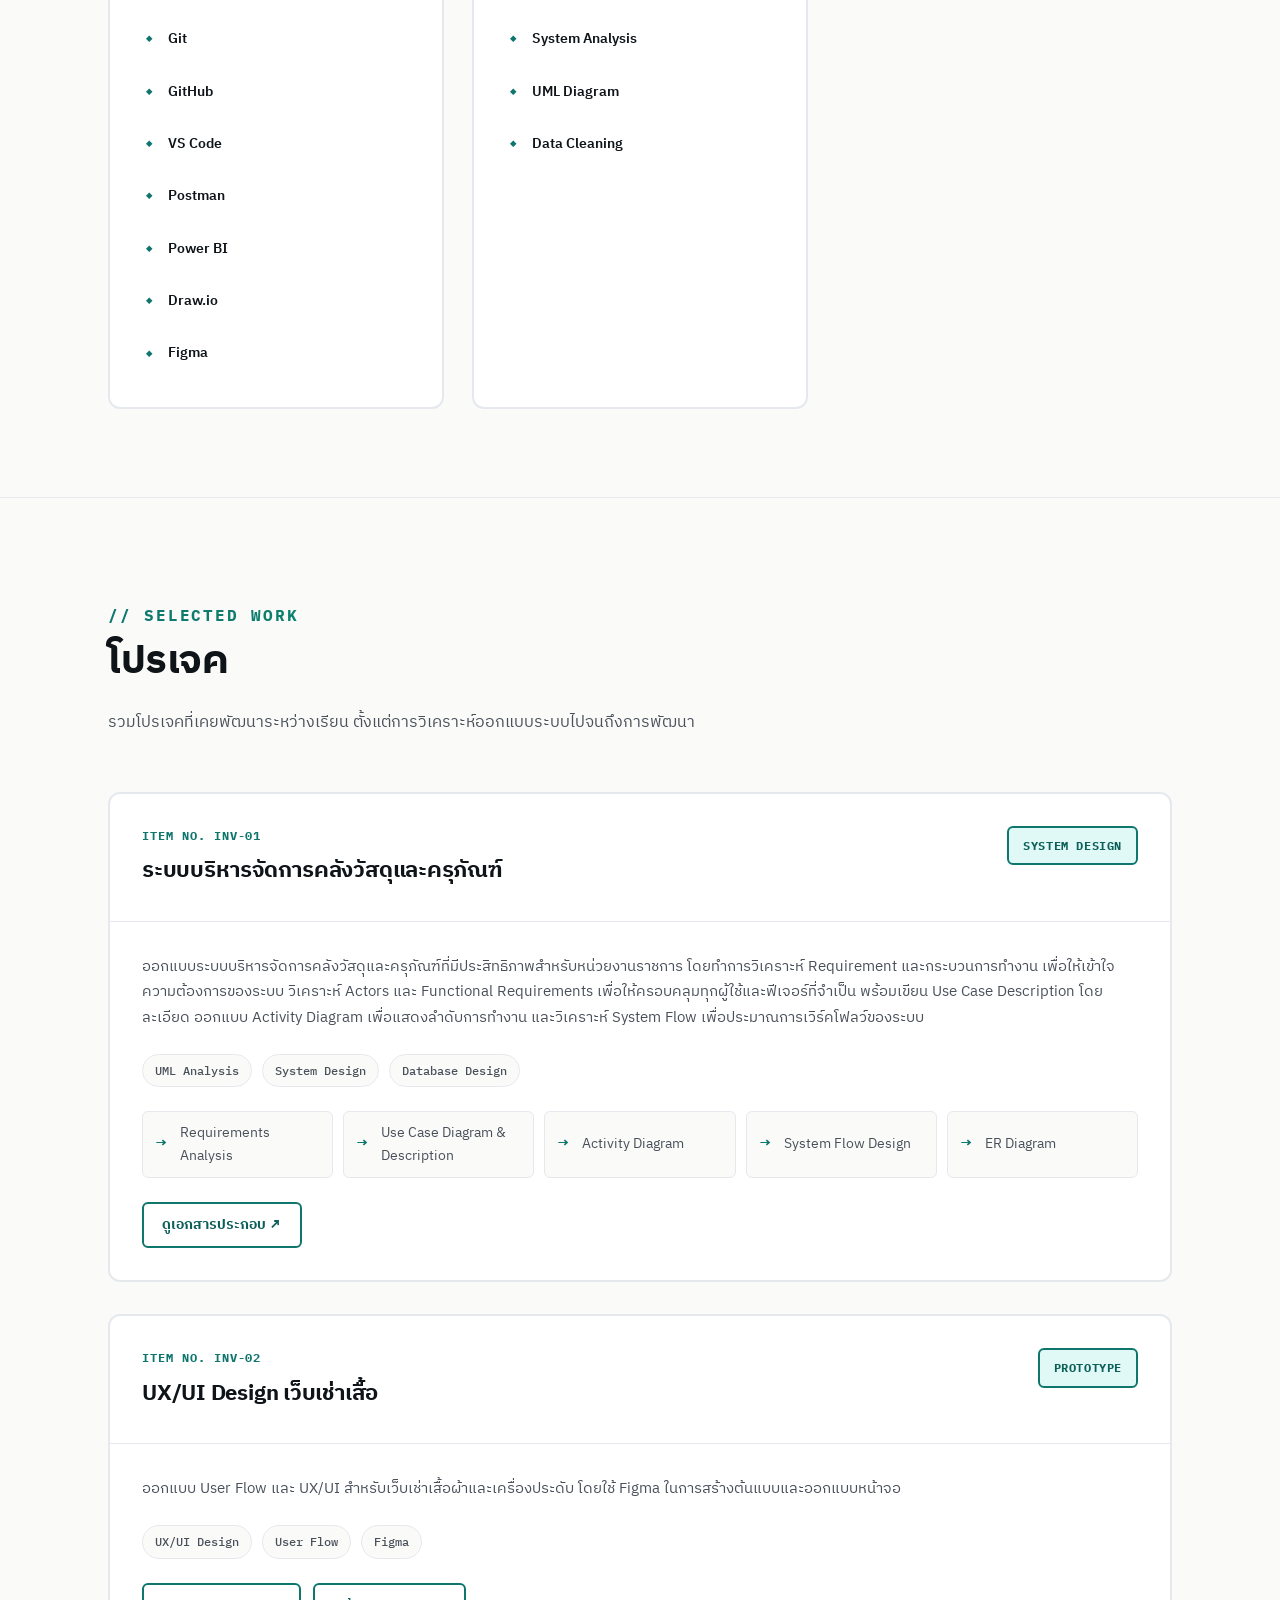
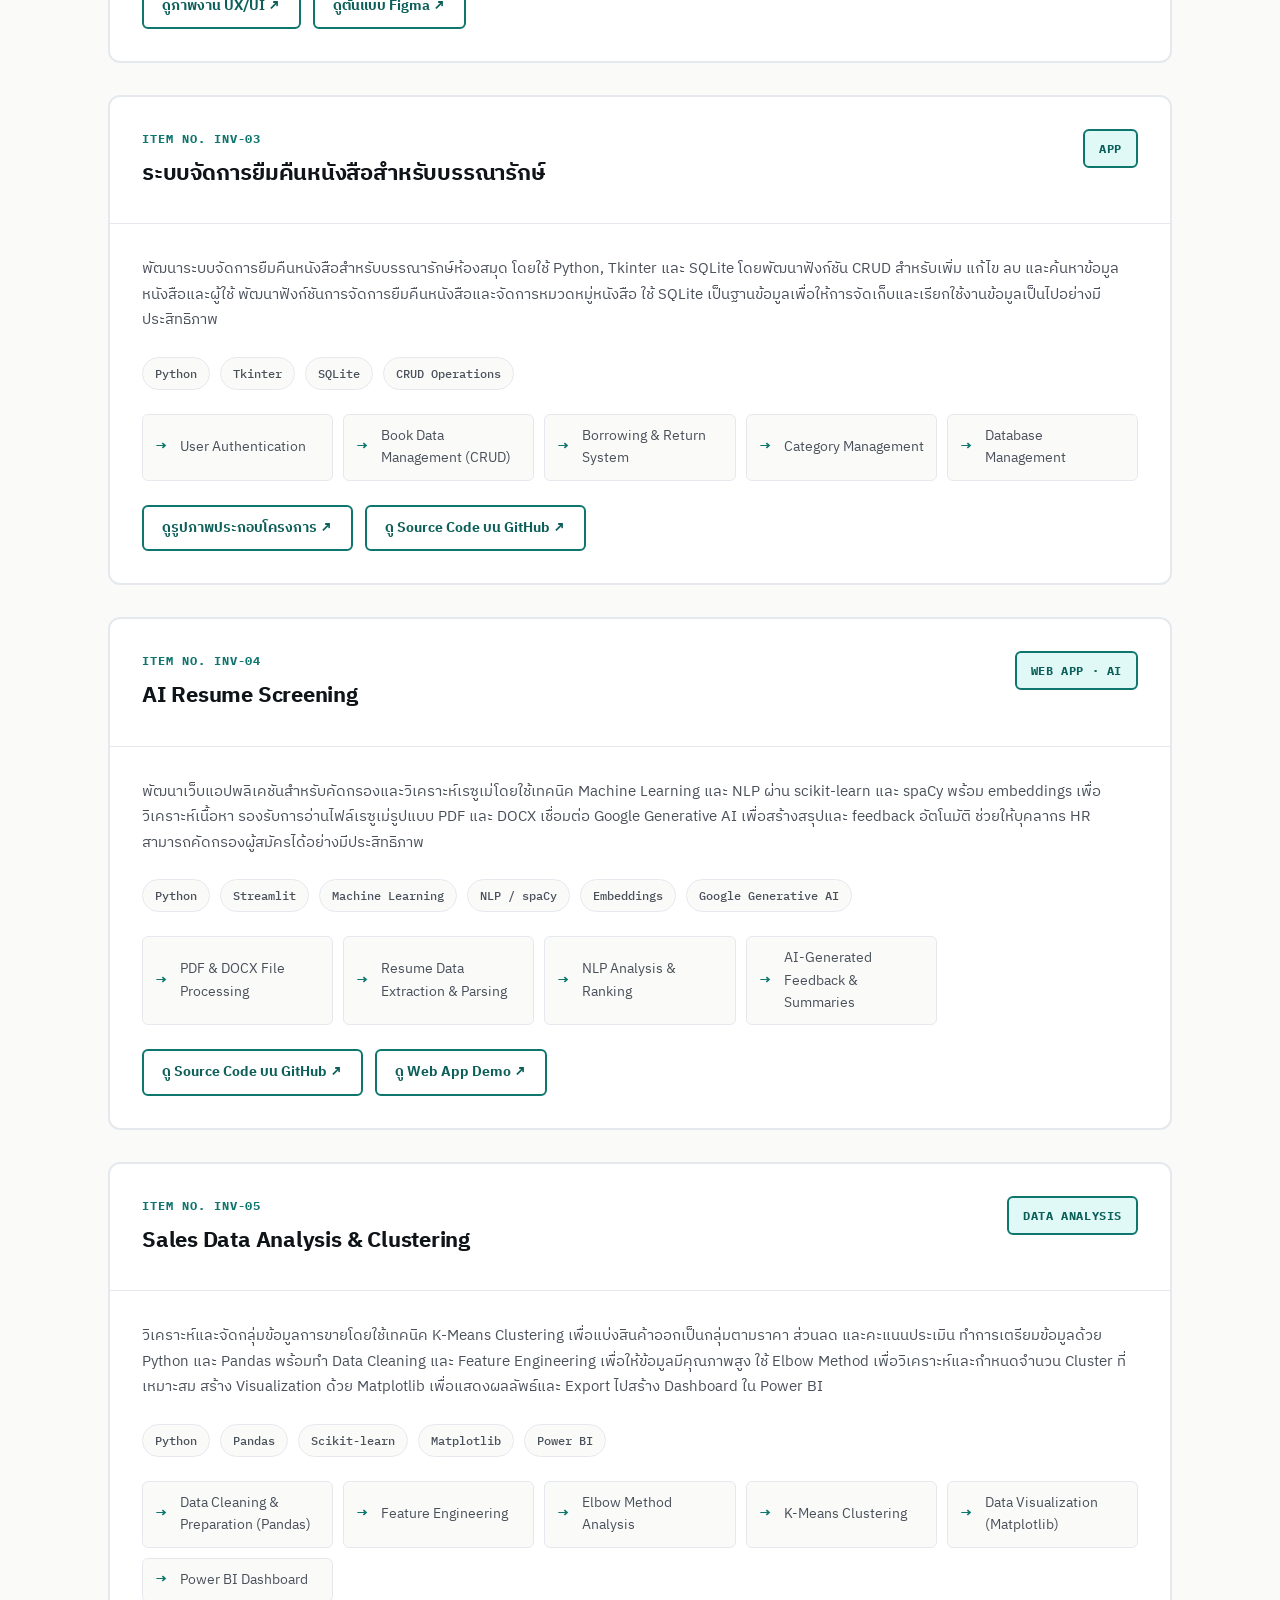
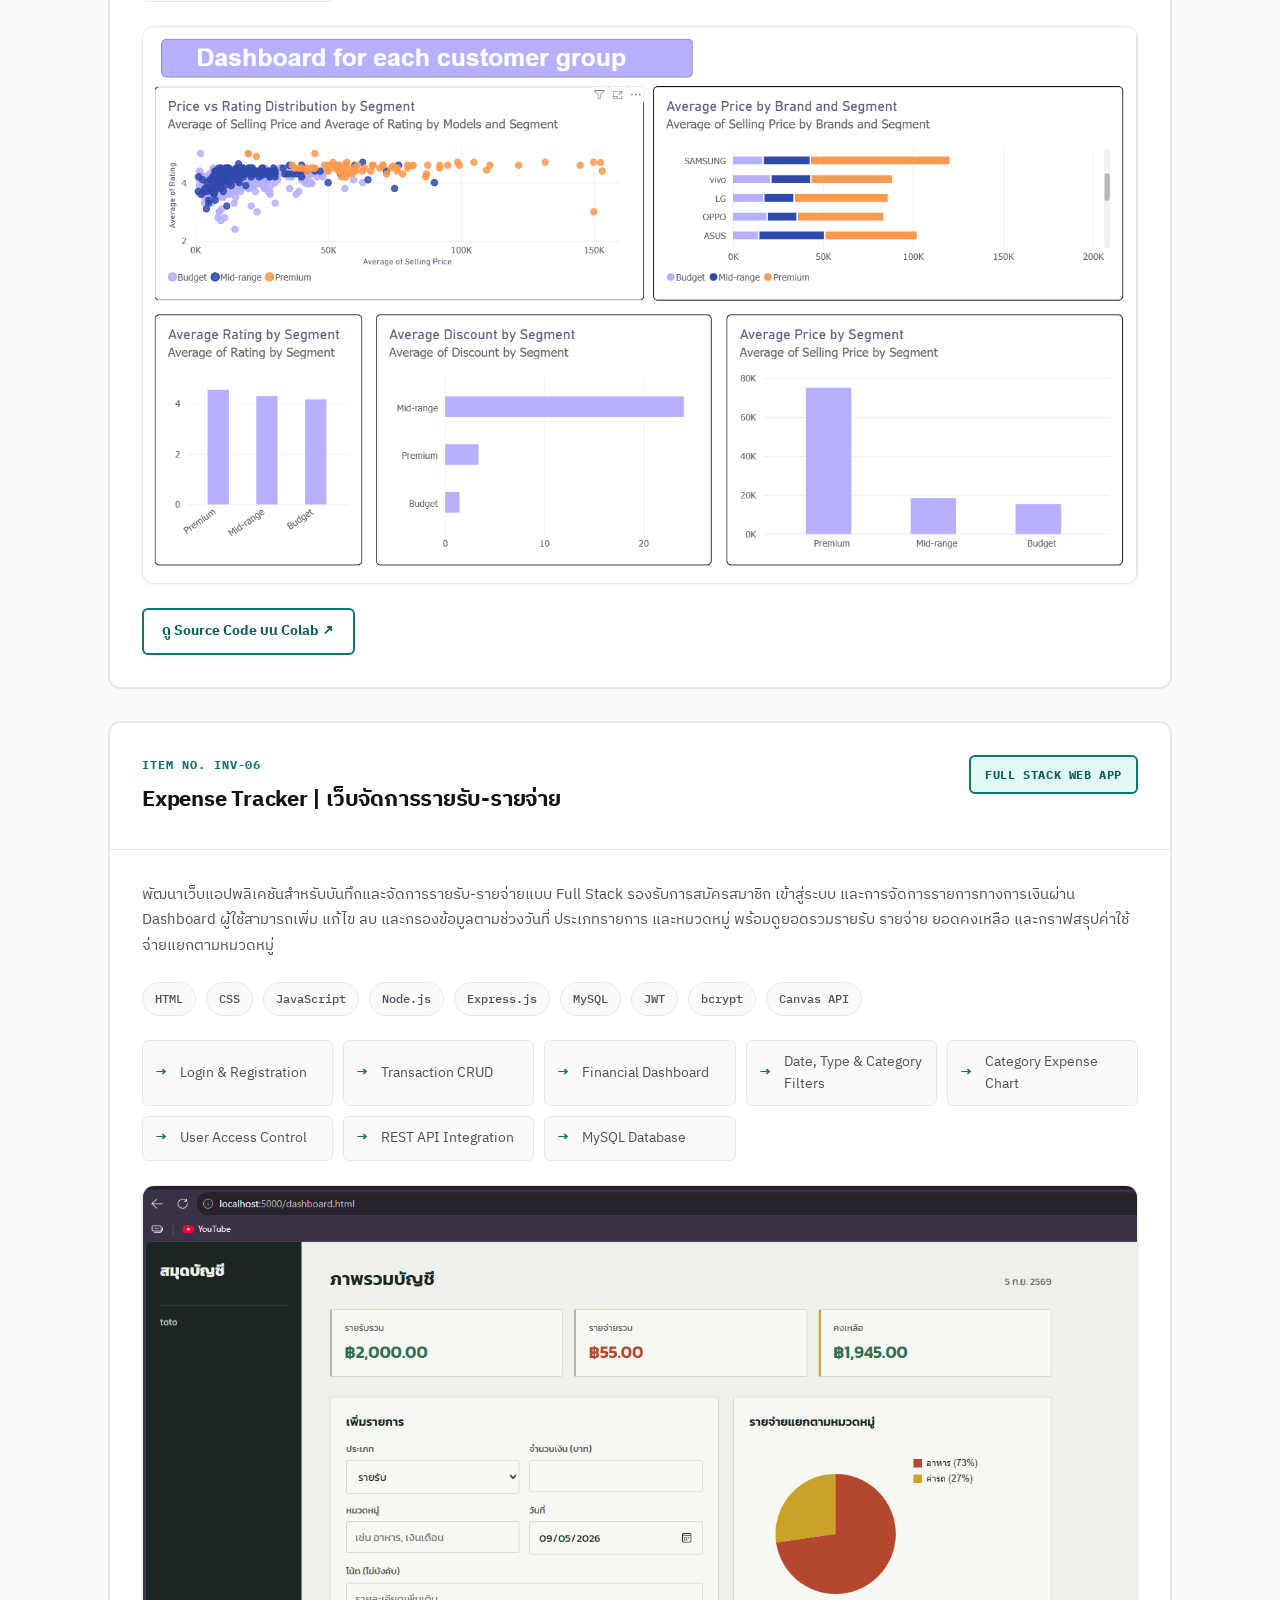
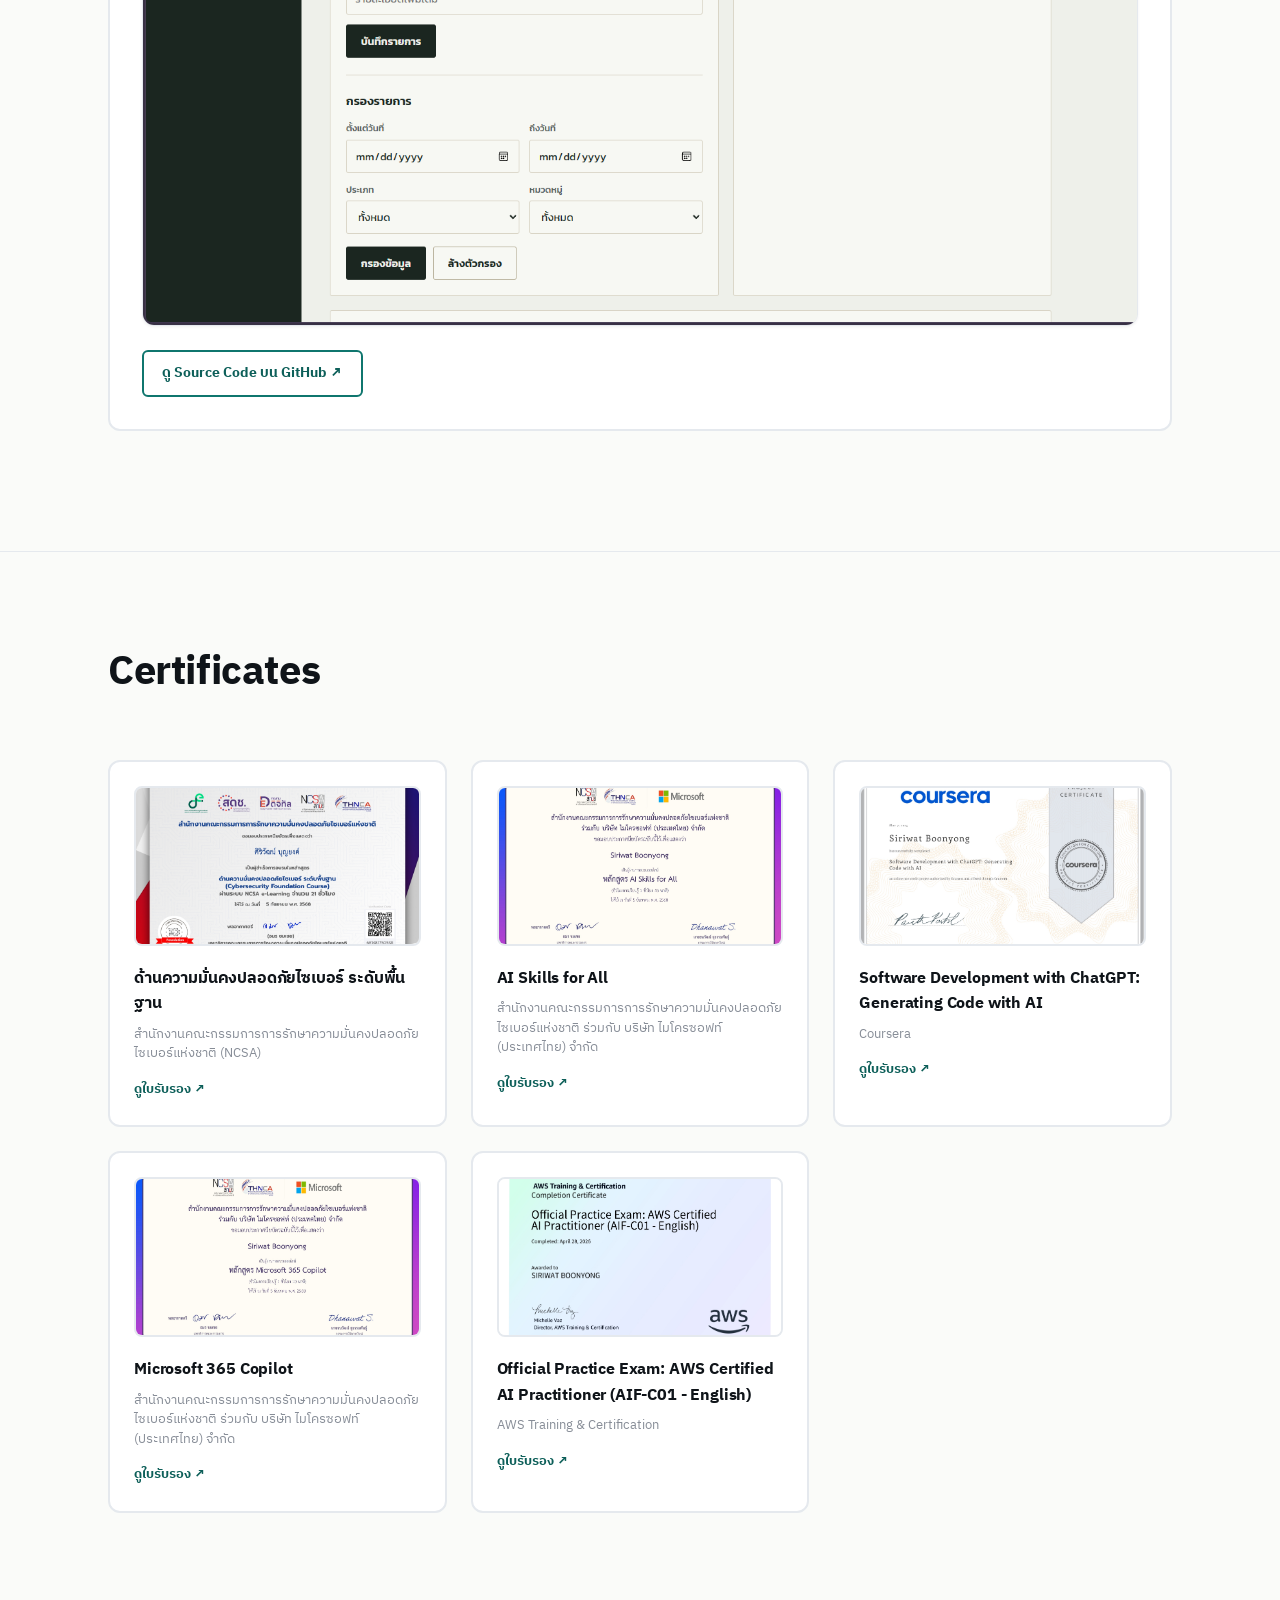
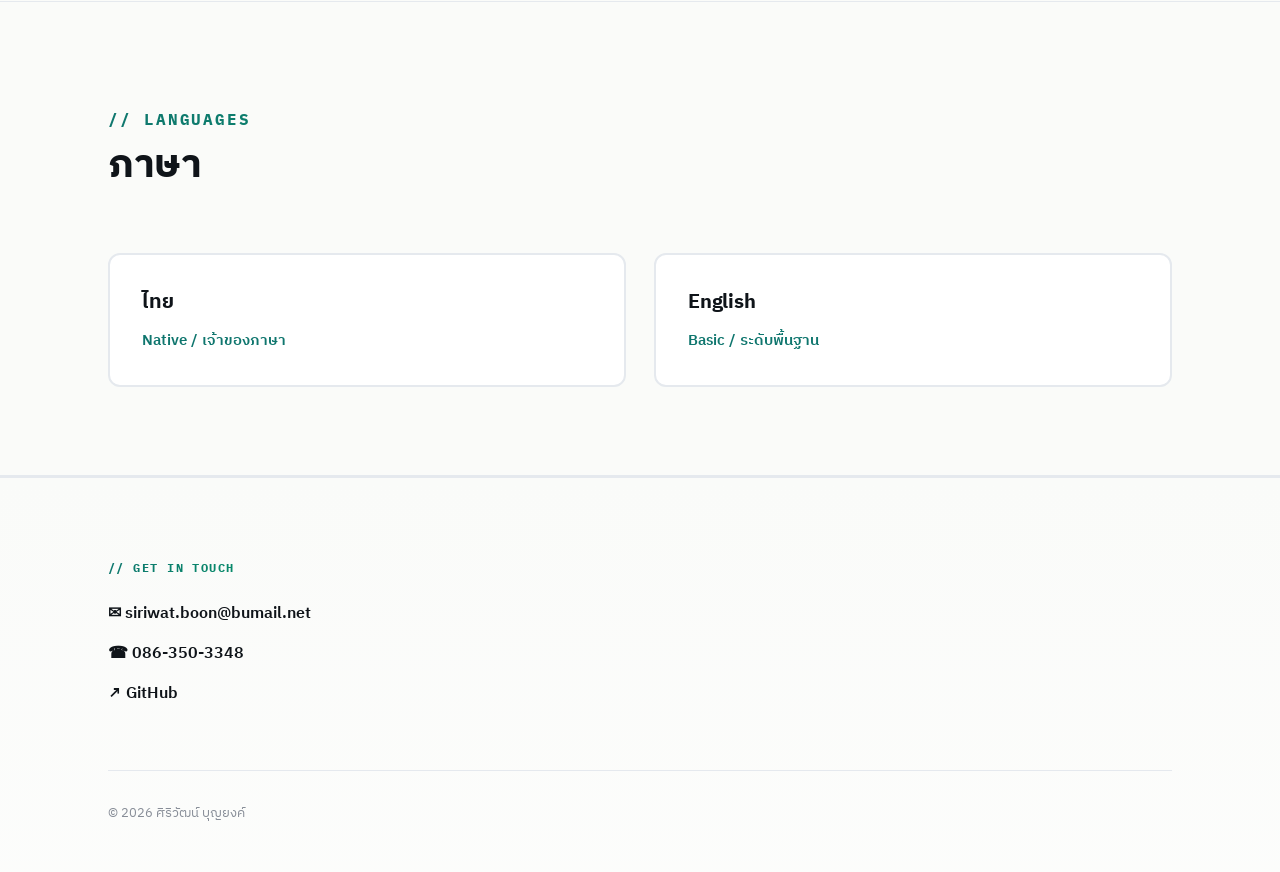
==== commit b7b28b75: "Change title" ====
--- a/index.html
+++ b/index.html
@@ -6,12 +6,12 @@
 <meta name="description" content="ศิริวัฒน์ บุญยงค์ - Computer Science Student | System Analysis, Data Analysis, Backend Development">
 <meta name="keywords" content="portfolio, system analyst, data analyst, software developer, computer science">
 <meta name="author" content="Siriwat Boonyong">
-<meta property="og:title" content="ศิริวัฒน์ บุญยงค์ - Professional Portfolio">
+<meta property="og:title" content="Portfolio - Siriwat Boonyong">
 <meta property="og:description" content="System Analysis | Data Analysis | Backend Development">
 <meta property="og:type" content="website">
 <meta property="og:url" content="https://siriwat-portfolio.vercel.app">
 <meta name="theme-color" content="#0F766E">
-<title>ศิริวัฒน์ บุญยงค์ - Professional Portfolio</title>
+<title>Portfolio - Siriwat Boonyong</title>
 <link rel="preconnect" href="https://fonts.googleapis.com">
 <link rel="preconnect" href="https://fonts.gstatic.com" crossorigin>
 <link href="https://fonts.googleapis.com/css2?family=IBM+Plex+Sans+Thai:wght@400;500;600;700;800&family=IBM+Plex+Mono:wght@500;600&display=swap" rel="stylesheet">
@@ -21,7 +21,7 @@
 
 <header class="site">
   <nav class="nav">
-    <a href="#top" class="nav-name mono">ศิริวัฒน์ บุญยงค์</a>
+    <a href="#top" class="nav-name mono">Siriwat Boonyong</a>
     <button class="nav-toggle" id="navToggle" aria-label="เปิดเมนู">MENU</button>
     <ul class="nav-links" id="navLinks">
       <li><a href="#about">เกี่ยวกับ</a></li>
@@ -41,9 +41,9 @@
       <div class="hero-inner">
         <div>
           <div class="hero-head">
-            <h1><span>ศิริวัฒน์ บุญยงค์</span><br>สาขาวิทยาการคอมพิวเตอร์</h1>
+            <h1><span>Siriwat Boonyong</span><br>Computer Science Student</h1>
             <div class="hero-profile" data-reveal>
-              <img src="images/profile.png" alt="ภาพโปรไฟล์ ศิริวัฒน์ บุญยงค์">
+              <img src="images/profile.png" alt="Profile Image - Siriwat Boonyong">
             </div>
           </div>
           <p class="lede">
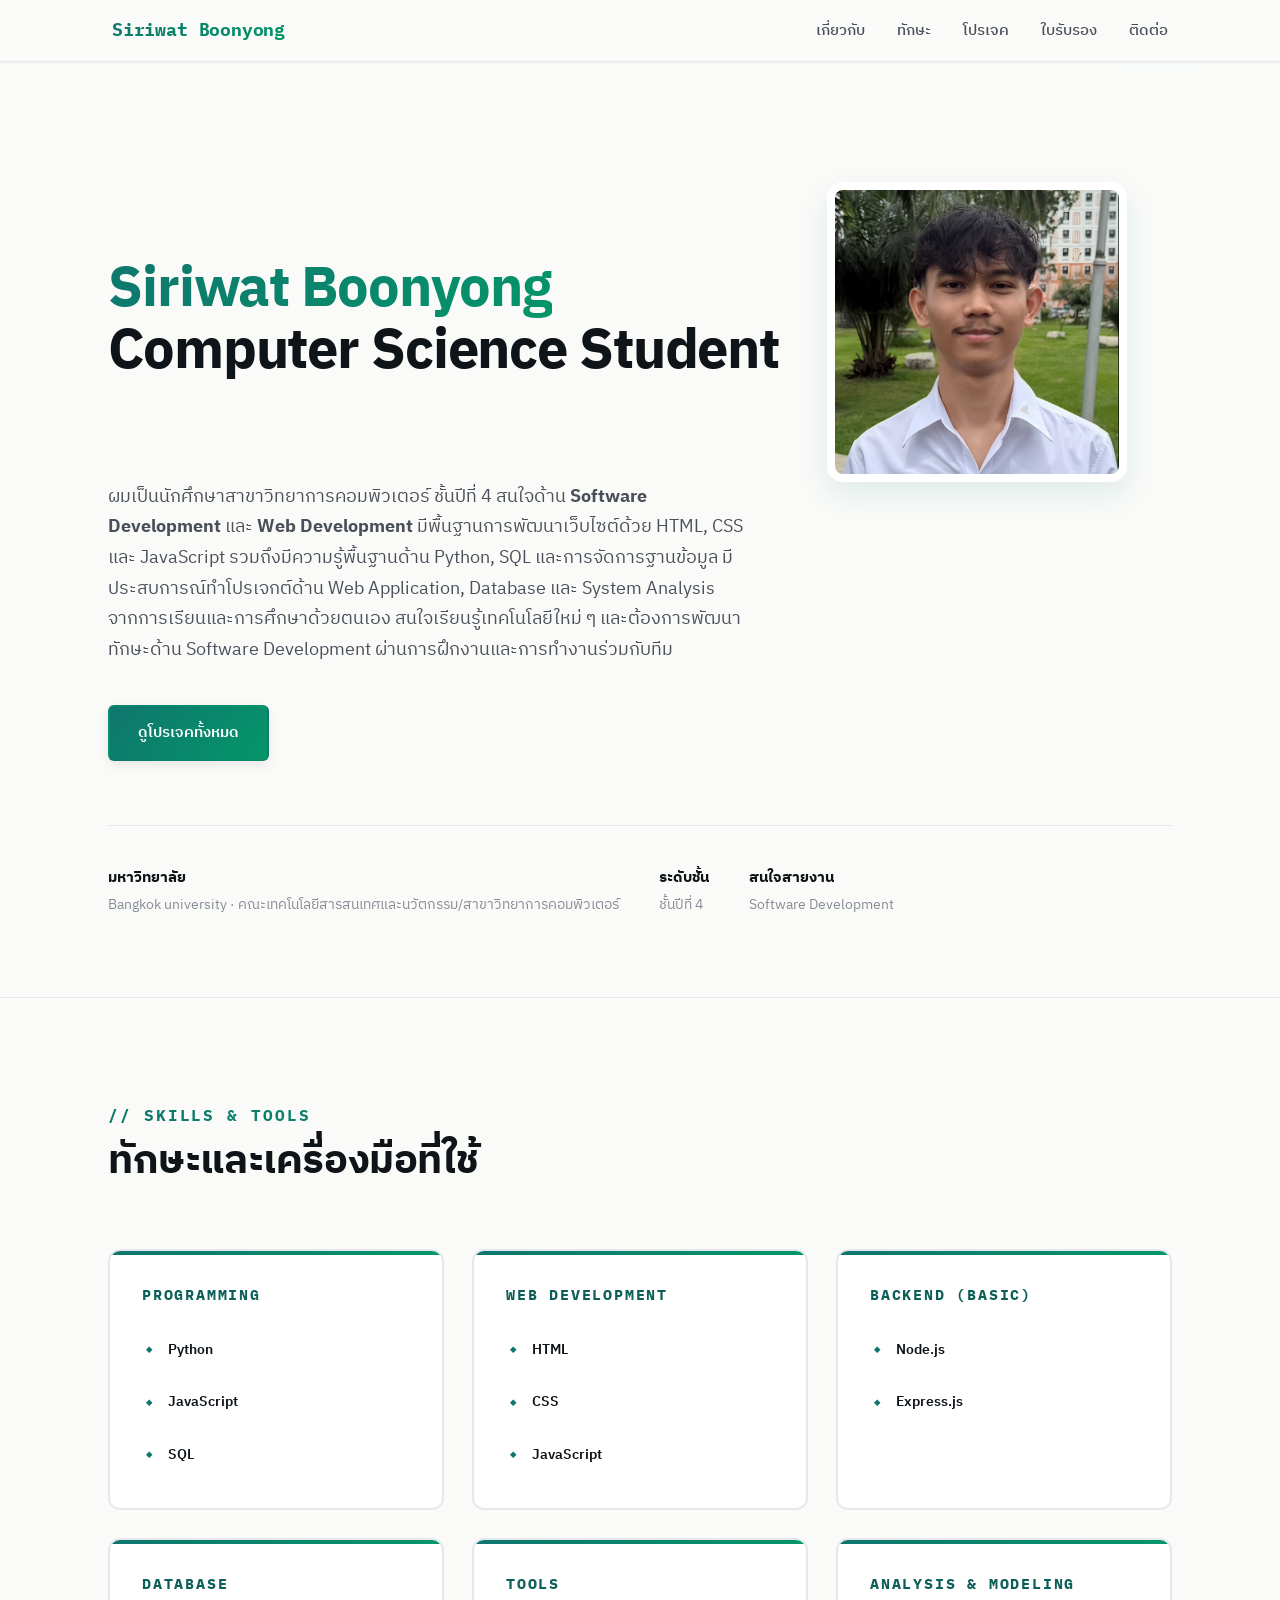
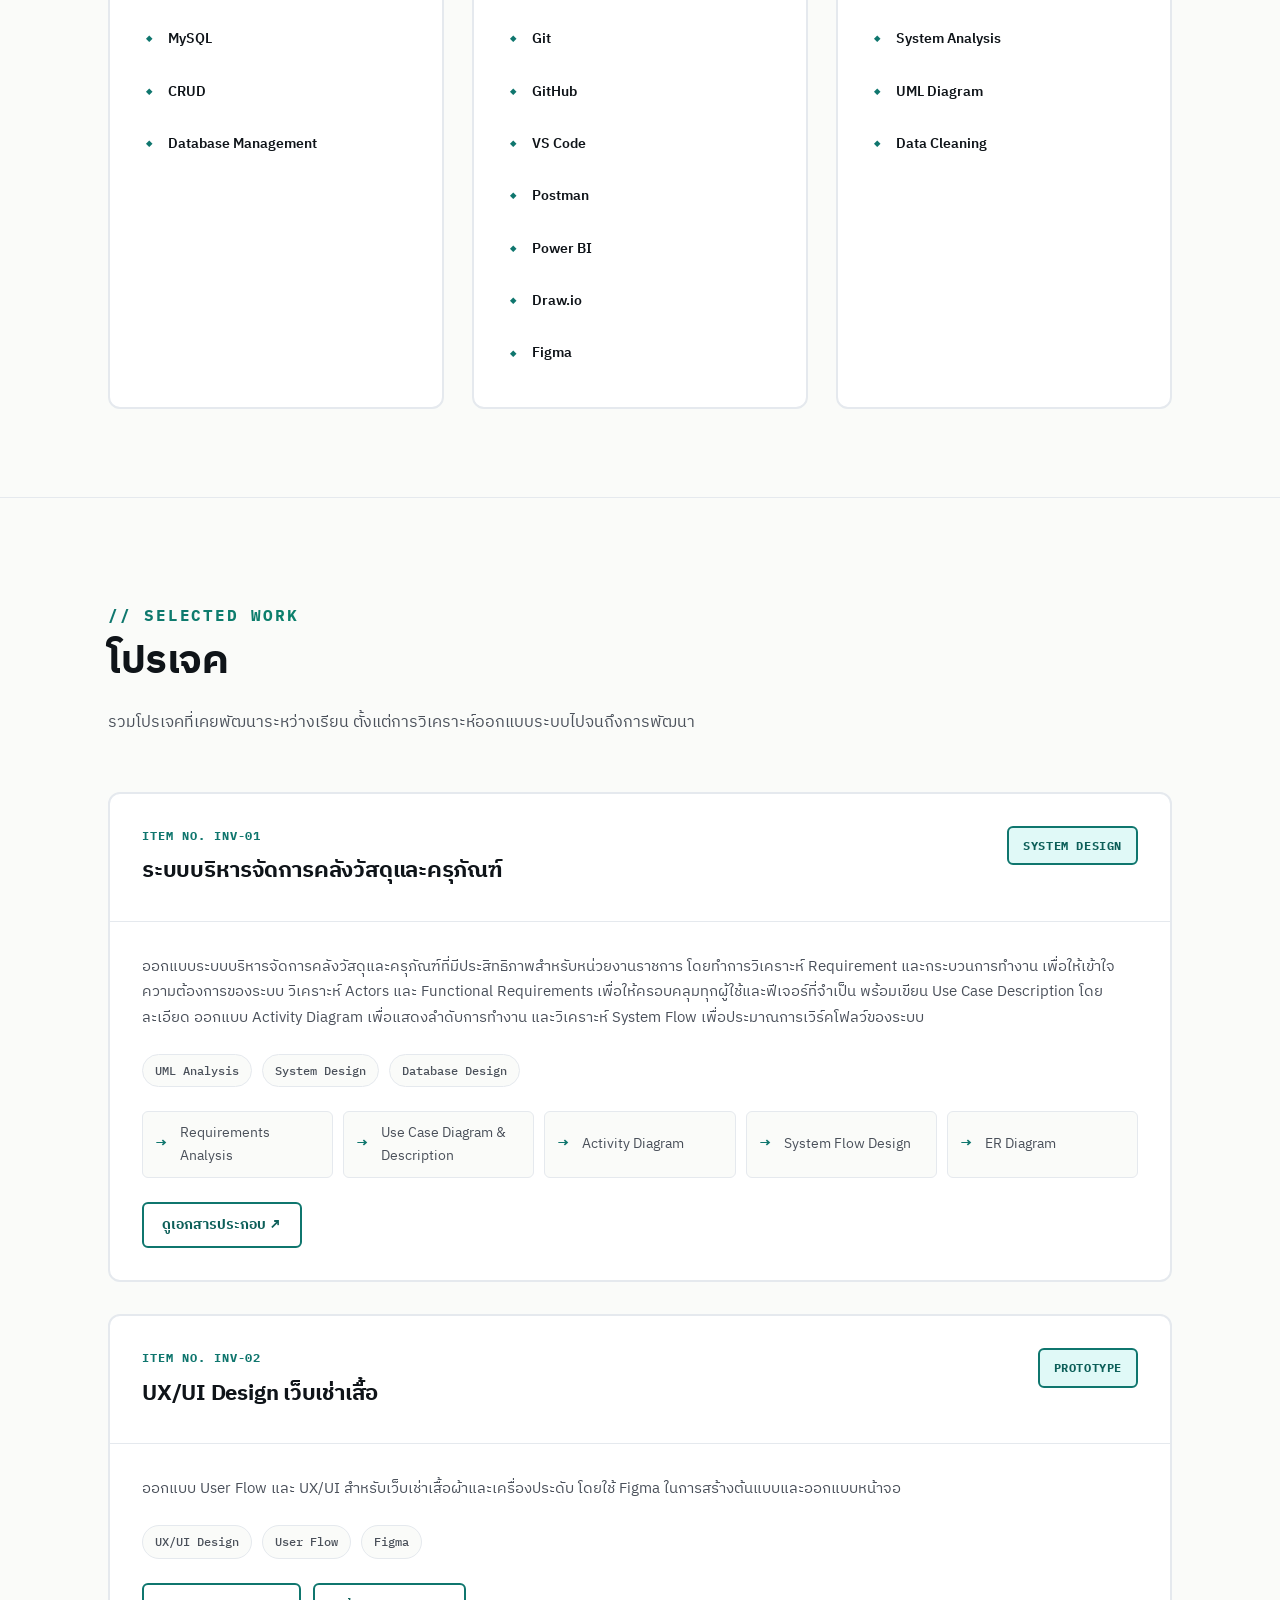
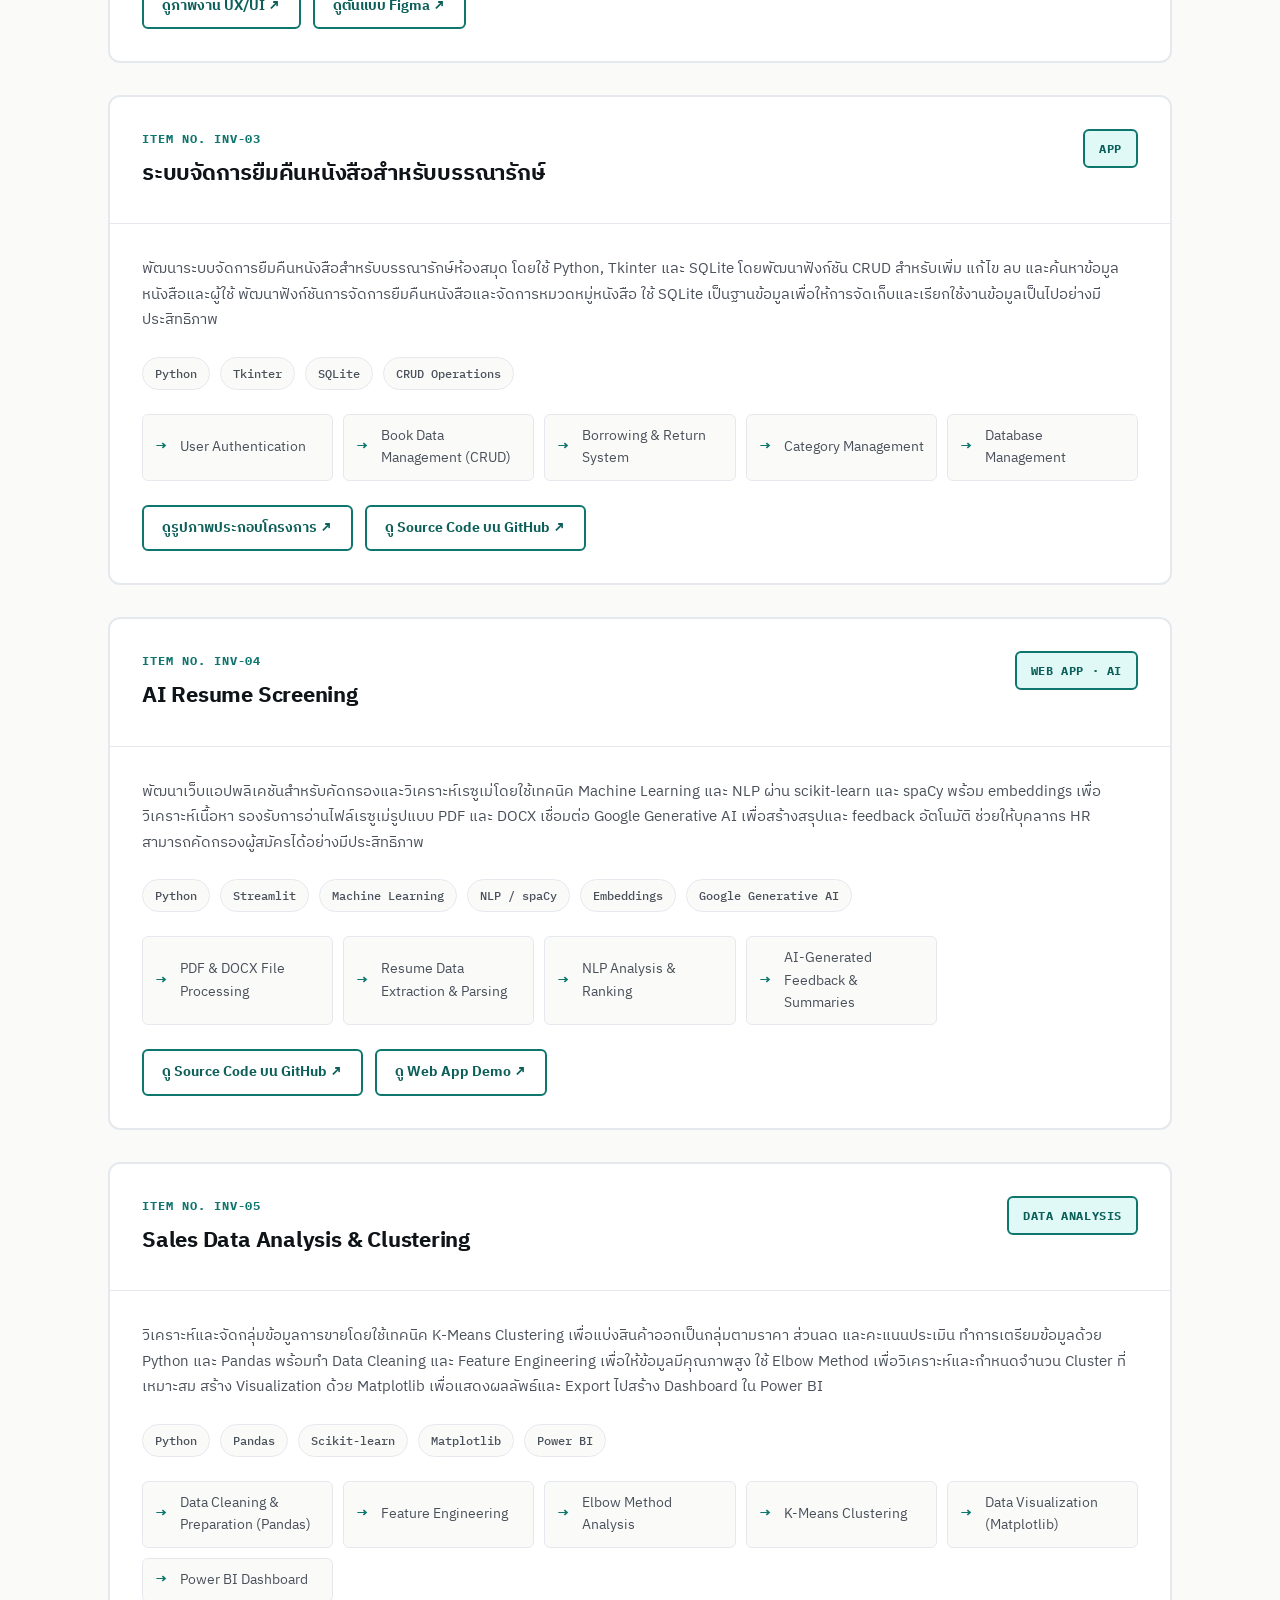
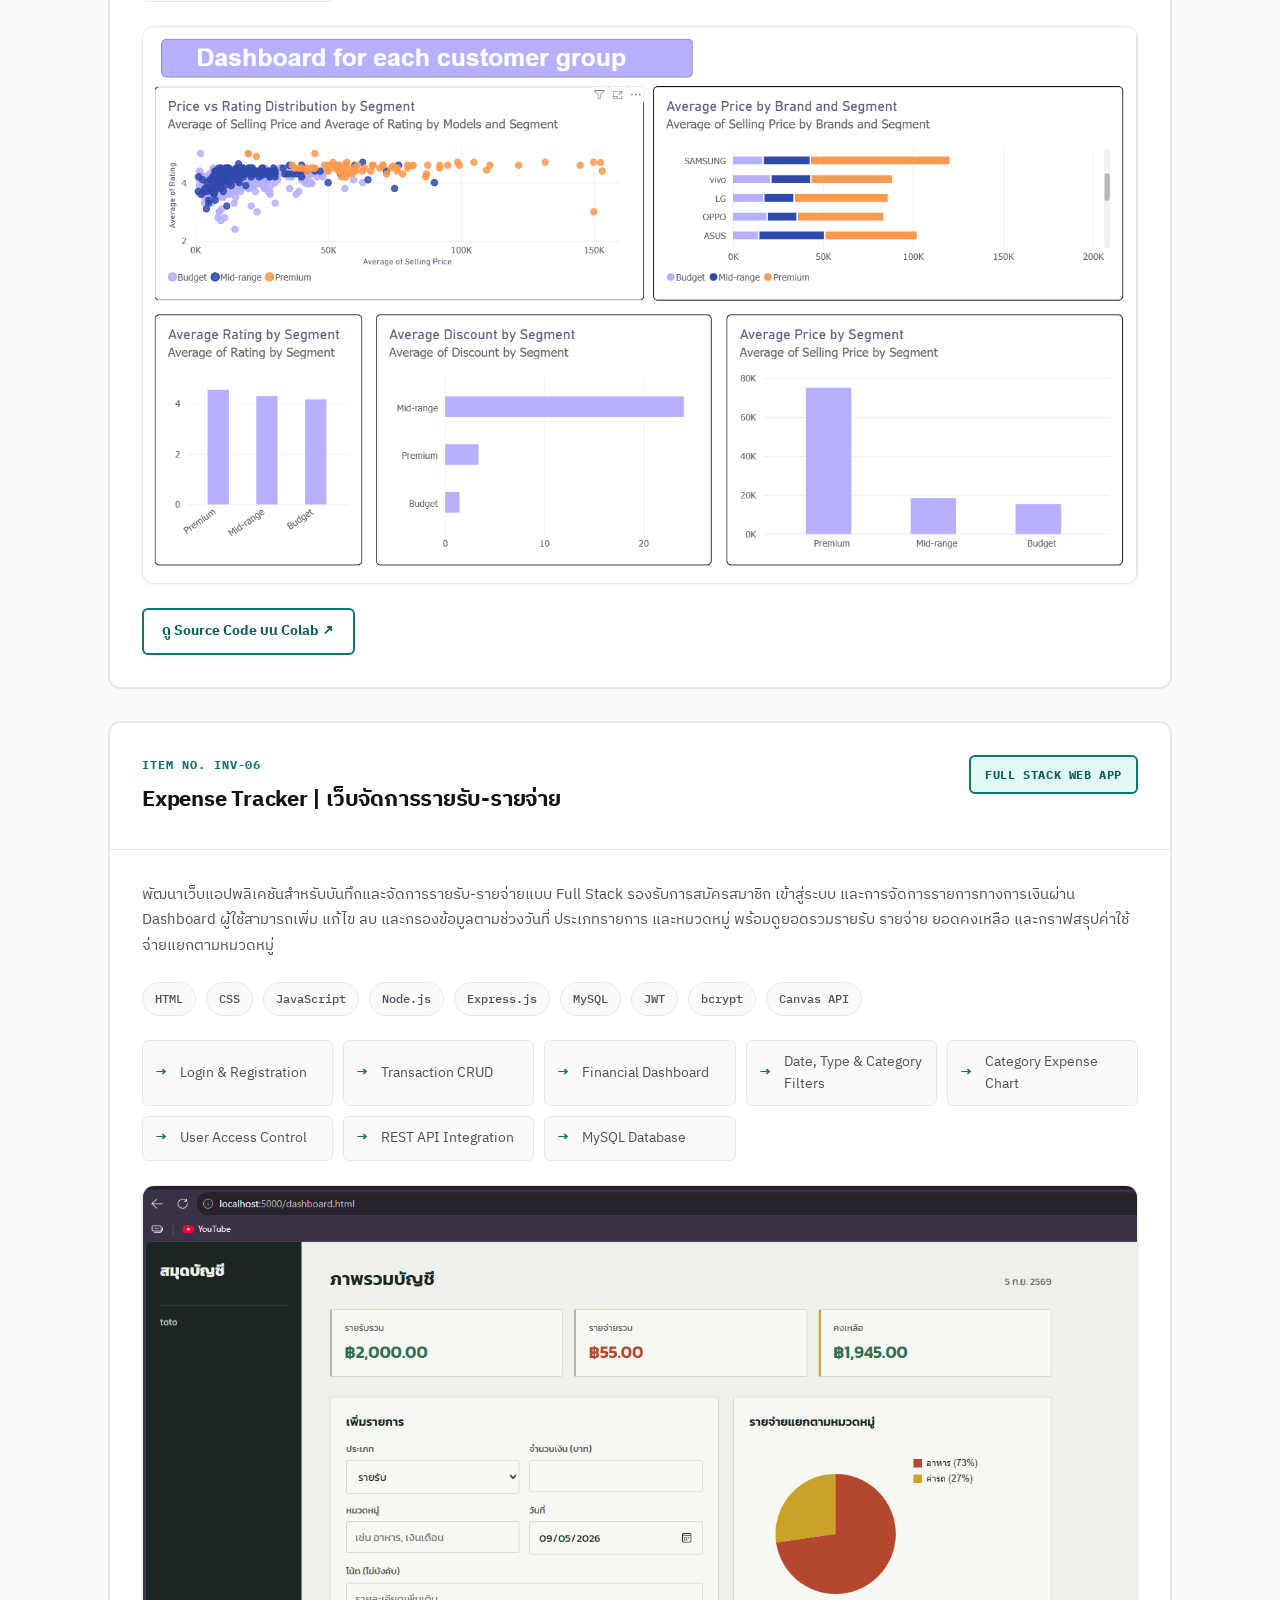
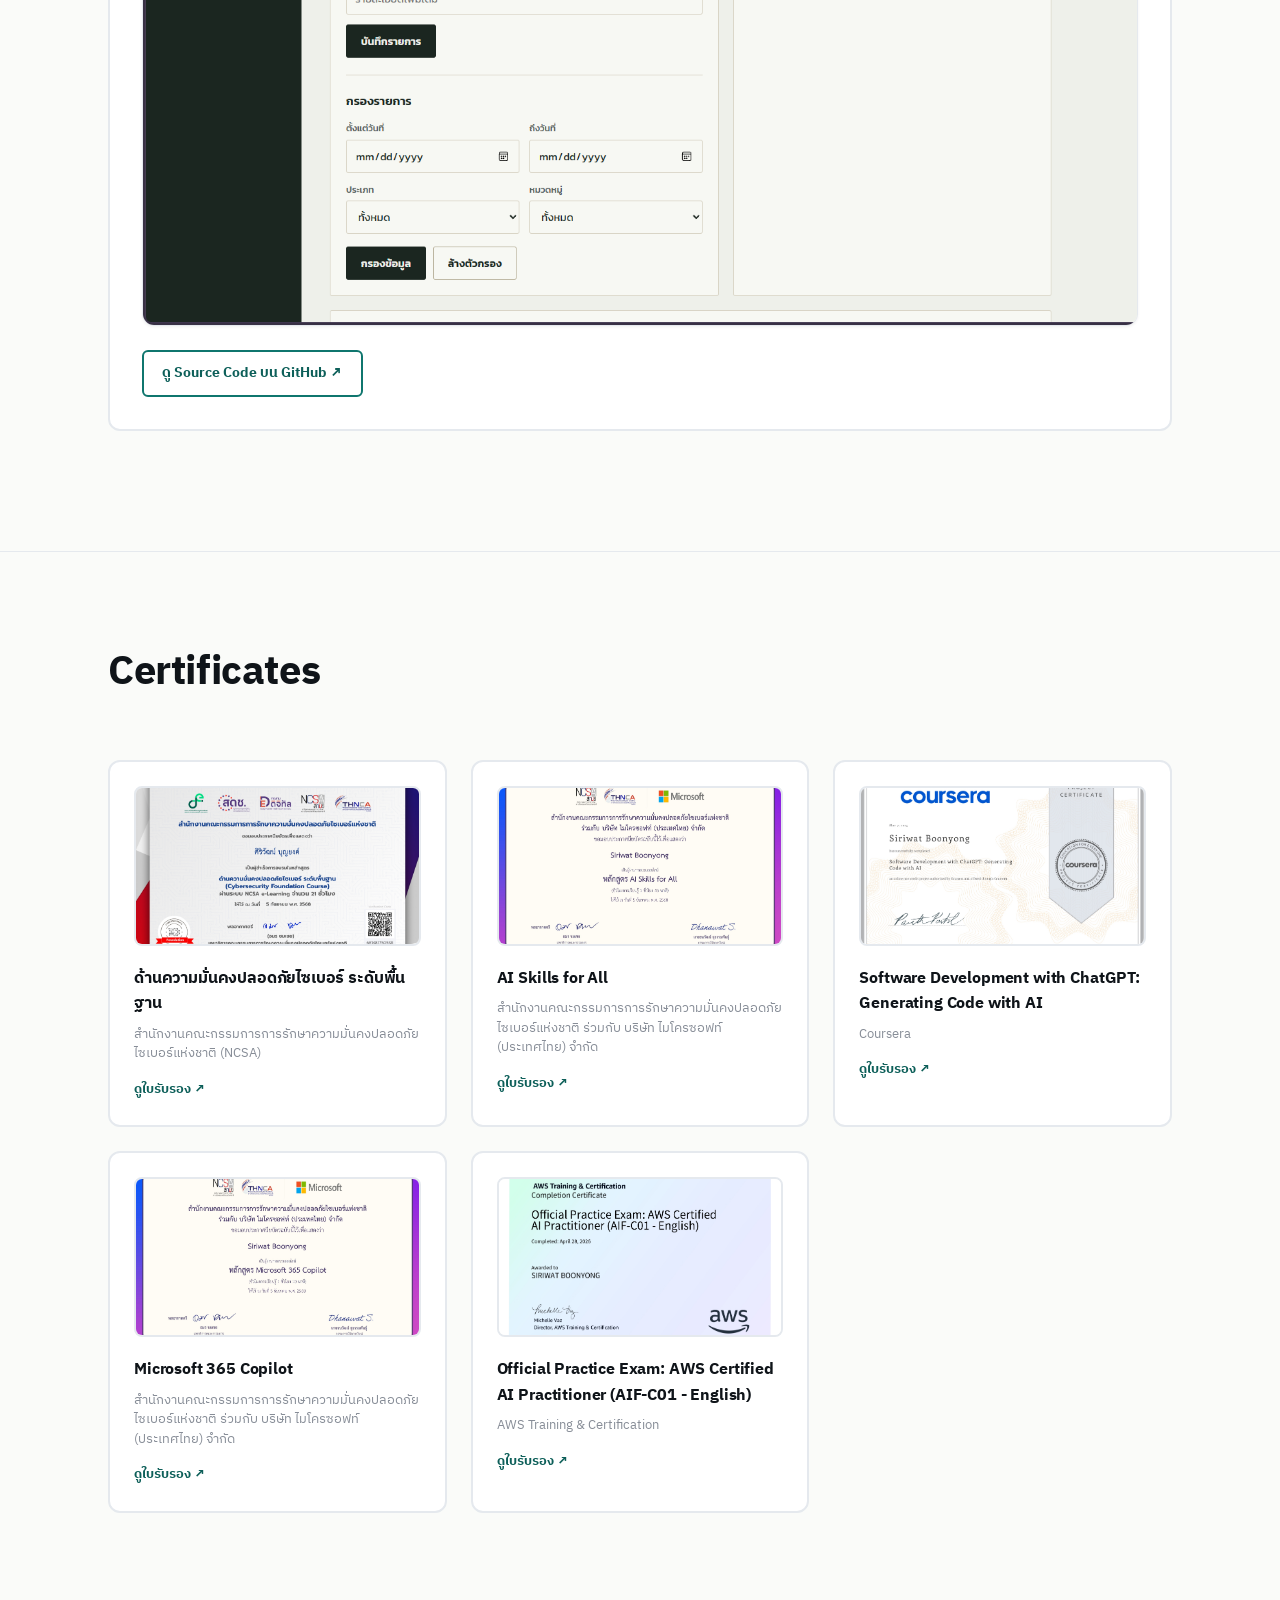
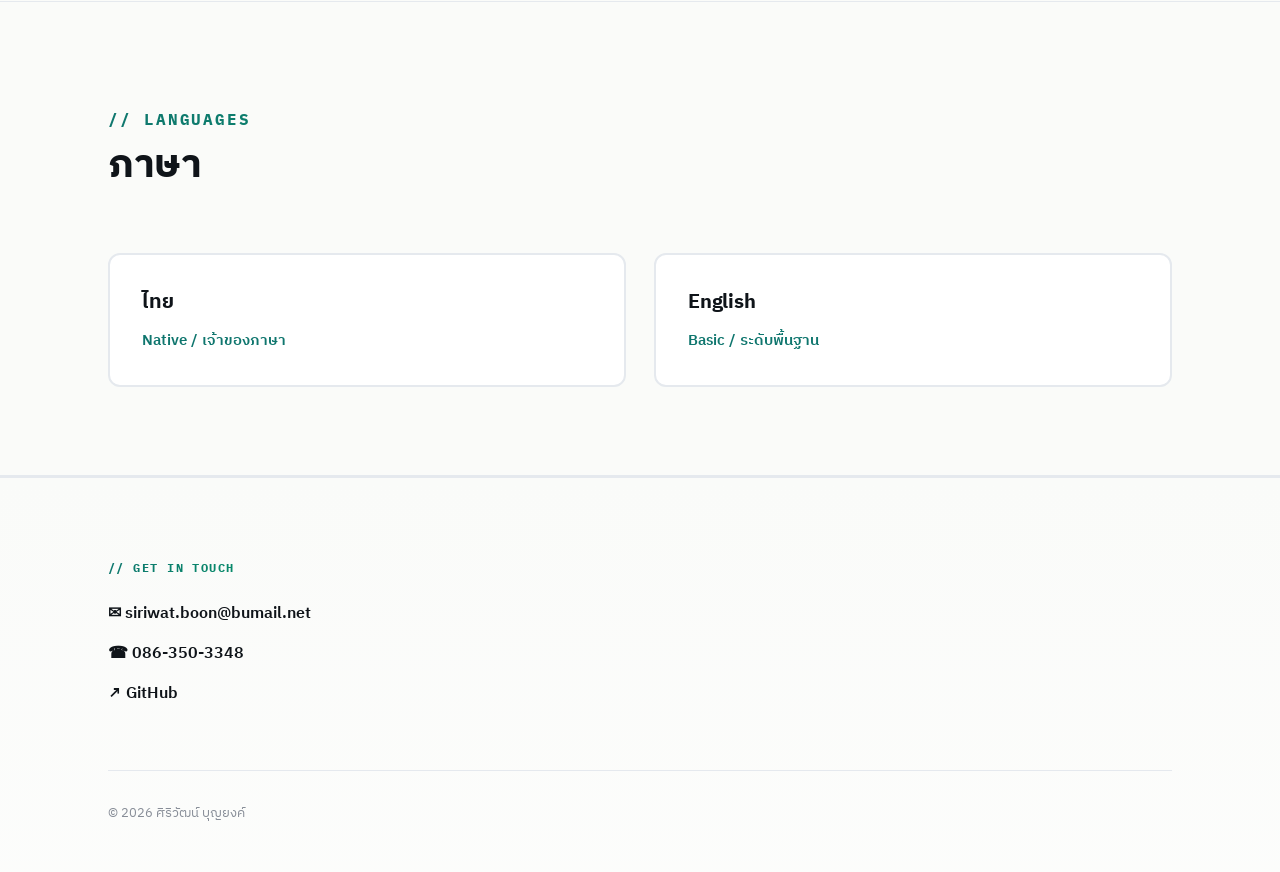
==== commit 2dd3e5e1: "update position" ====
--- a/index.html
+++ b/index.html
@@ -47,11 +47,10 @@
             </div>
           </div>
           <p class="lede">
-            นักศึกษาสาขาวิชา วิทยาการคอมพิวเตอร์ มีความสนใจในการทำงานด้านเทคโนโลยีและการพัฒนาระบบ 
-            ชอบการวิเคราะห์ปัญหา ทำความเข้าใจกระบวนการทำงาน และค้นหาแนวทางในการพัฒนาระบบให้ตอบโจทย์การใช้งาน 
-            มีความสนใจในด้าน <strong>System Analysis</strong>, <strong>Data Analysis</strong> และ <strong>Web Development</strong> พร้อมเรียนรู้สิ่งใหม่ ๆ 
-            และนำความรู้จากการเรียนและการทำโปรเจกต์มาประยุกต์ใช้กับการทำงานจริง มีความตั้งใจที่จะพัฒนาตนเองและเรียนรู้จากประสบการณ์
-            การทำงานร่วมกับทีม
+            ผมเป็นนักศึกษาสาขาวิทยาการคอมพิวเตอร์ ชั้นปีที่ 4 สนใจด้าน <strong>Software Development</strong> และ <strong>Web Development</strong>
+            มีพื้นฐานการพัฒนาเว็บไซต์ด้วย HTML, CSS และ JavaScript รวมถึงมีความรู้พื้นฐานด้าน Python, SQL และการจัดการฐานข้อมูล
+            มีประสบการณ์ทำโปรเจกต์ด้าน Web Application, Database และ System Analysis จากการเรียนและการศึกษาด้วยตนเอง
+            สนใจเรียนรู้เทคโนโลยีใหม่ ๆ และต้องการพัฒนาทักษะด้าน Software Development ผ่านการฝึกงานและการทำงานร่วมกับทีม
 
           </p>
           <div class="hero-actions">
@@ -61,7 +60,7 @@
           <div class="hero-meta">
             <div><strong>มหาวิทยาลัย</strong>Bangkok university · คณะเทคโนโลยีสารสนเทศและนวัตกรรม/สาขาวิทยาการคอมพิวเตอร์ </div>
             <div><strong>ระดับชั้น</strong>ชั้นปีที่ 4</div>
-            <div><strong>สนใจสายงาน</strong>System Analyst / Data Analyst / Web Development</div>
+            <div><strong>สนใจสายงาน</strong>Software Development</div>
           </div>
         </div>
       </div>
@@ -91,6 +90,13 @@
             <li>HTML</li>
             <li>CSS</li>
             <li>JavaScript</li>
+          </ul>
+        </div>
+        <div class="skill-block" data-reveal>
+          <h3>Backend (Basic)</h3>
+          <ul class="skill-list">
+            <li>Node.js</li>
+            <li>Express.js</li>
           </ul>
         </div>
         <div class="skill-block" data-reveal>
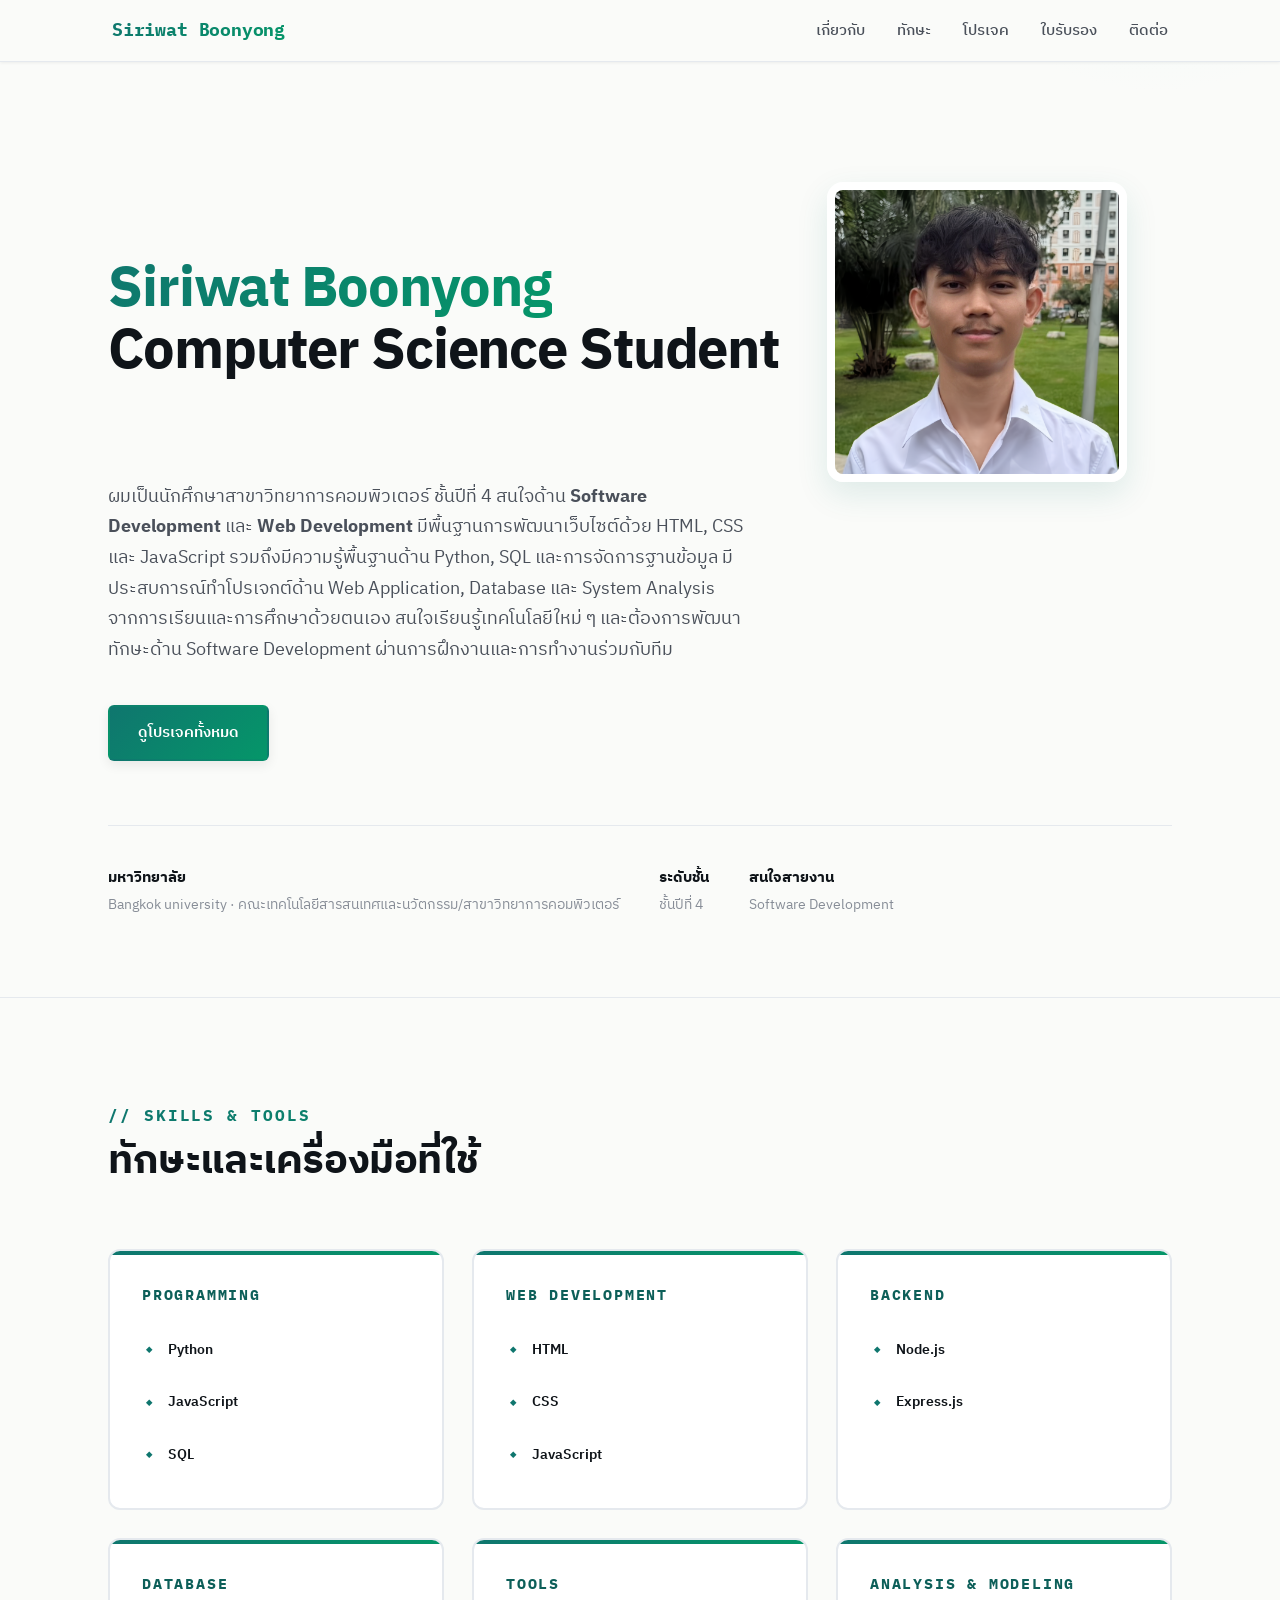
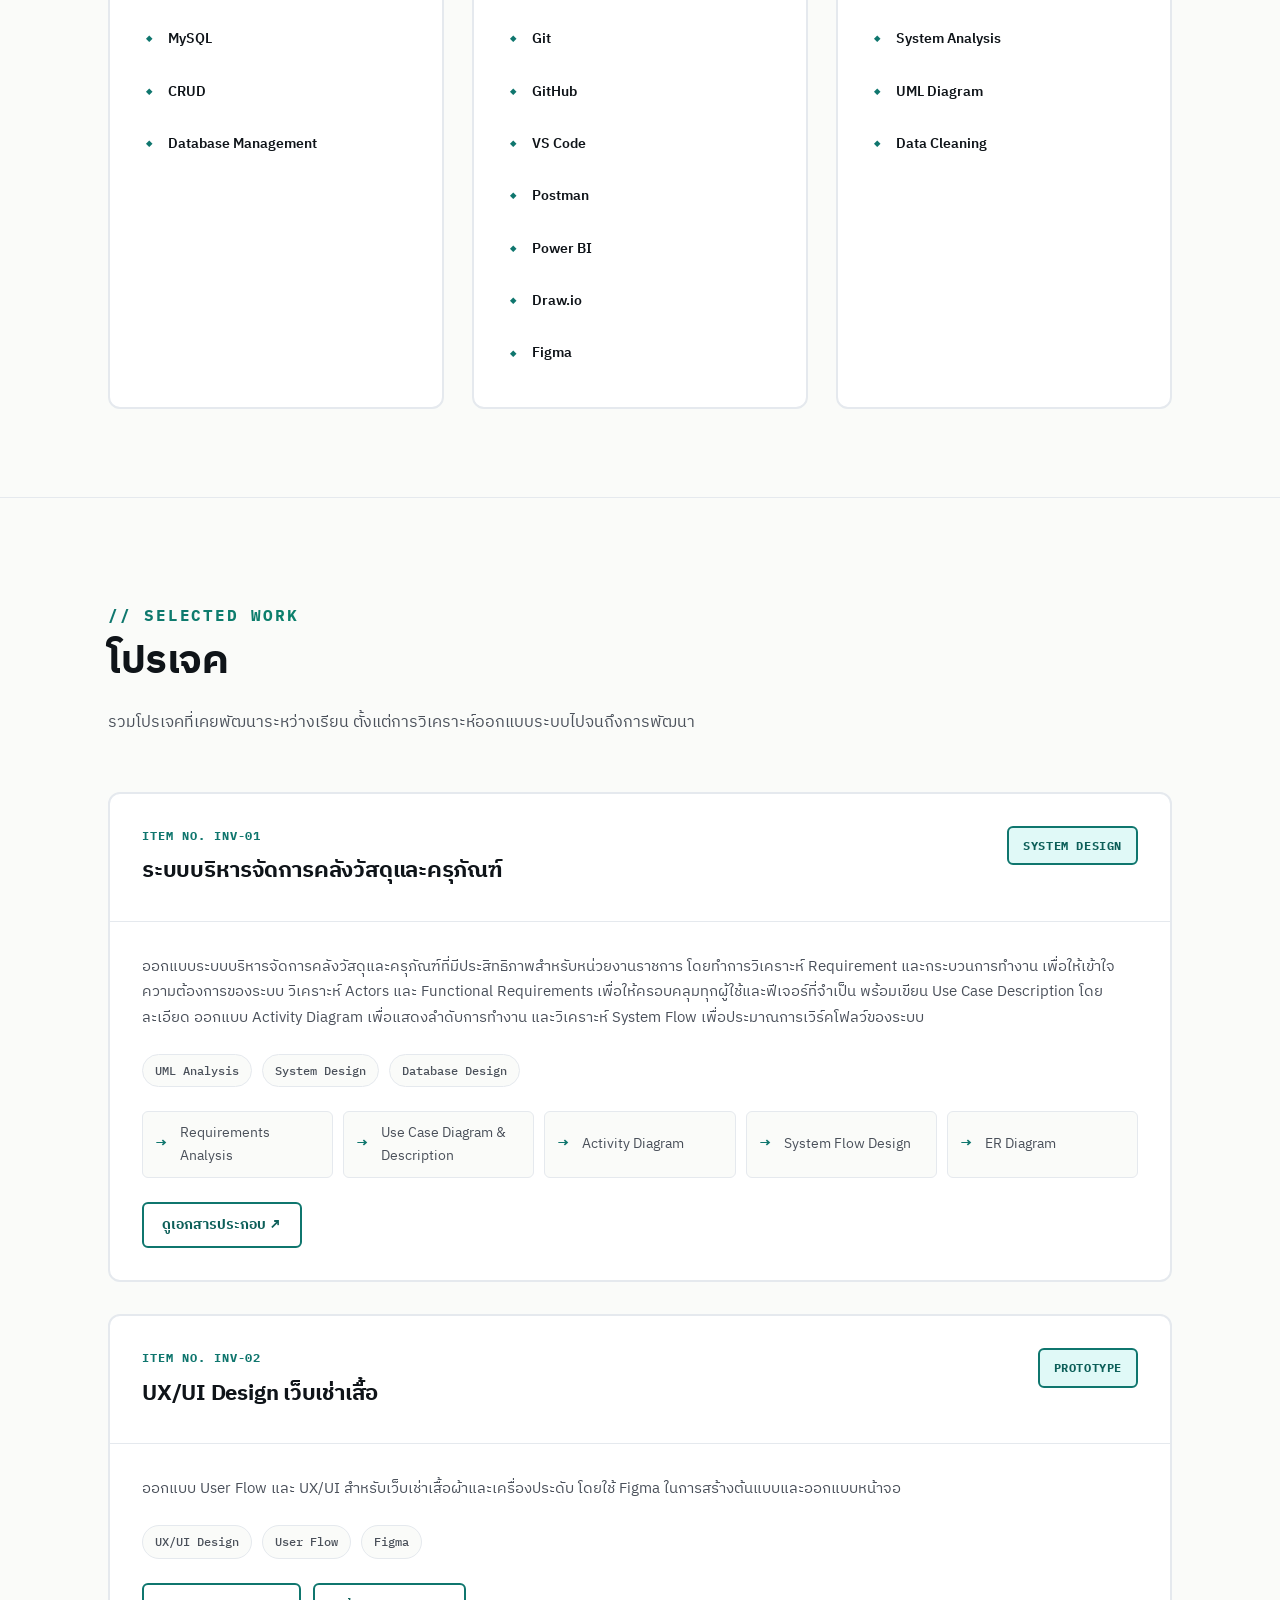
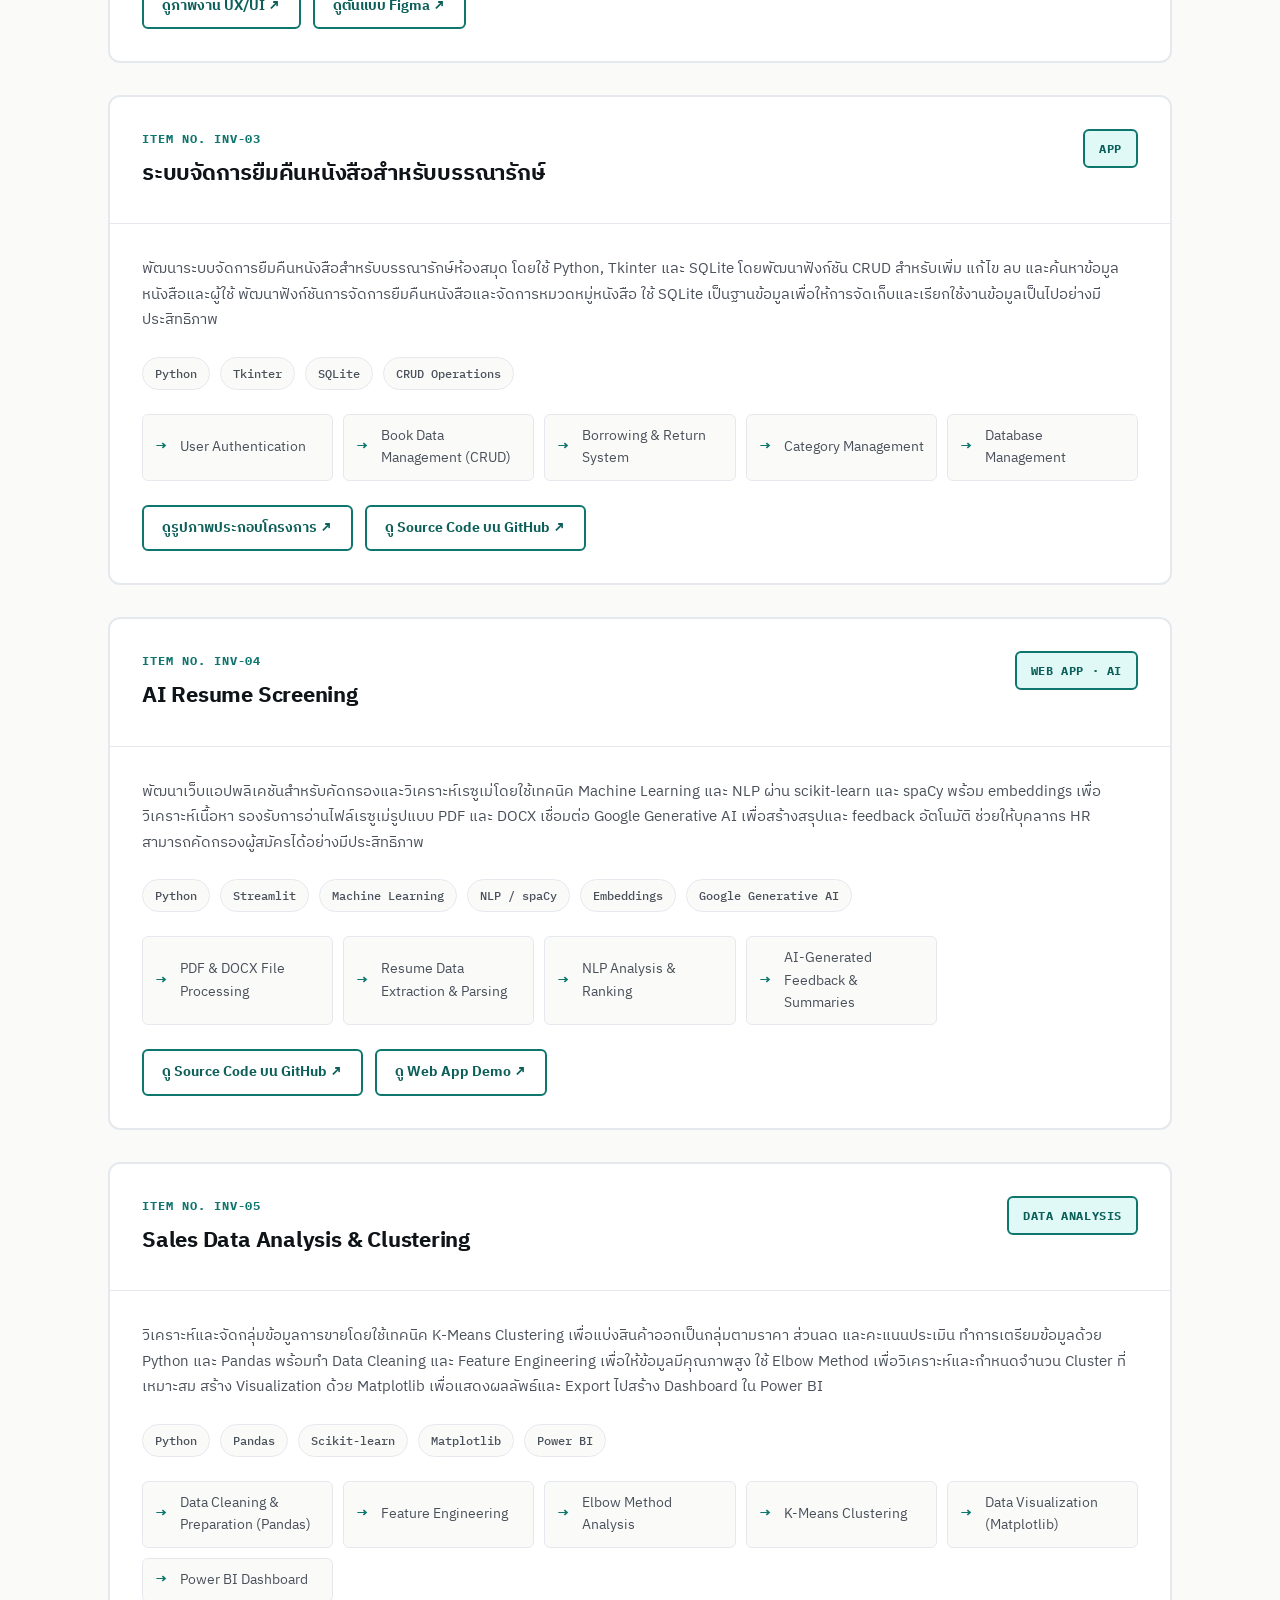
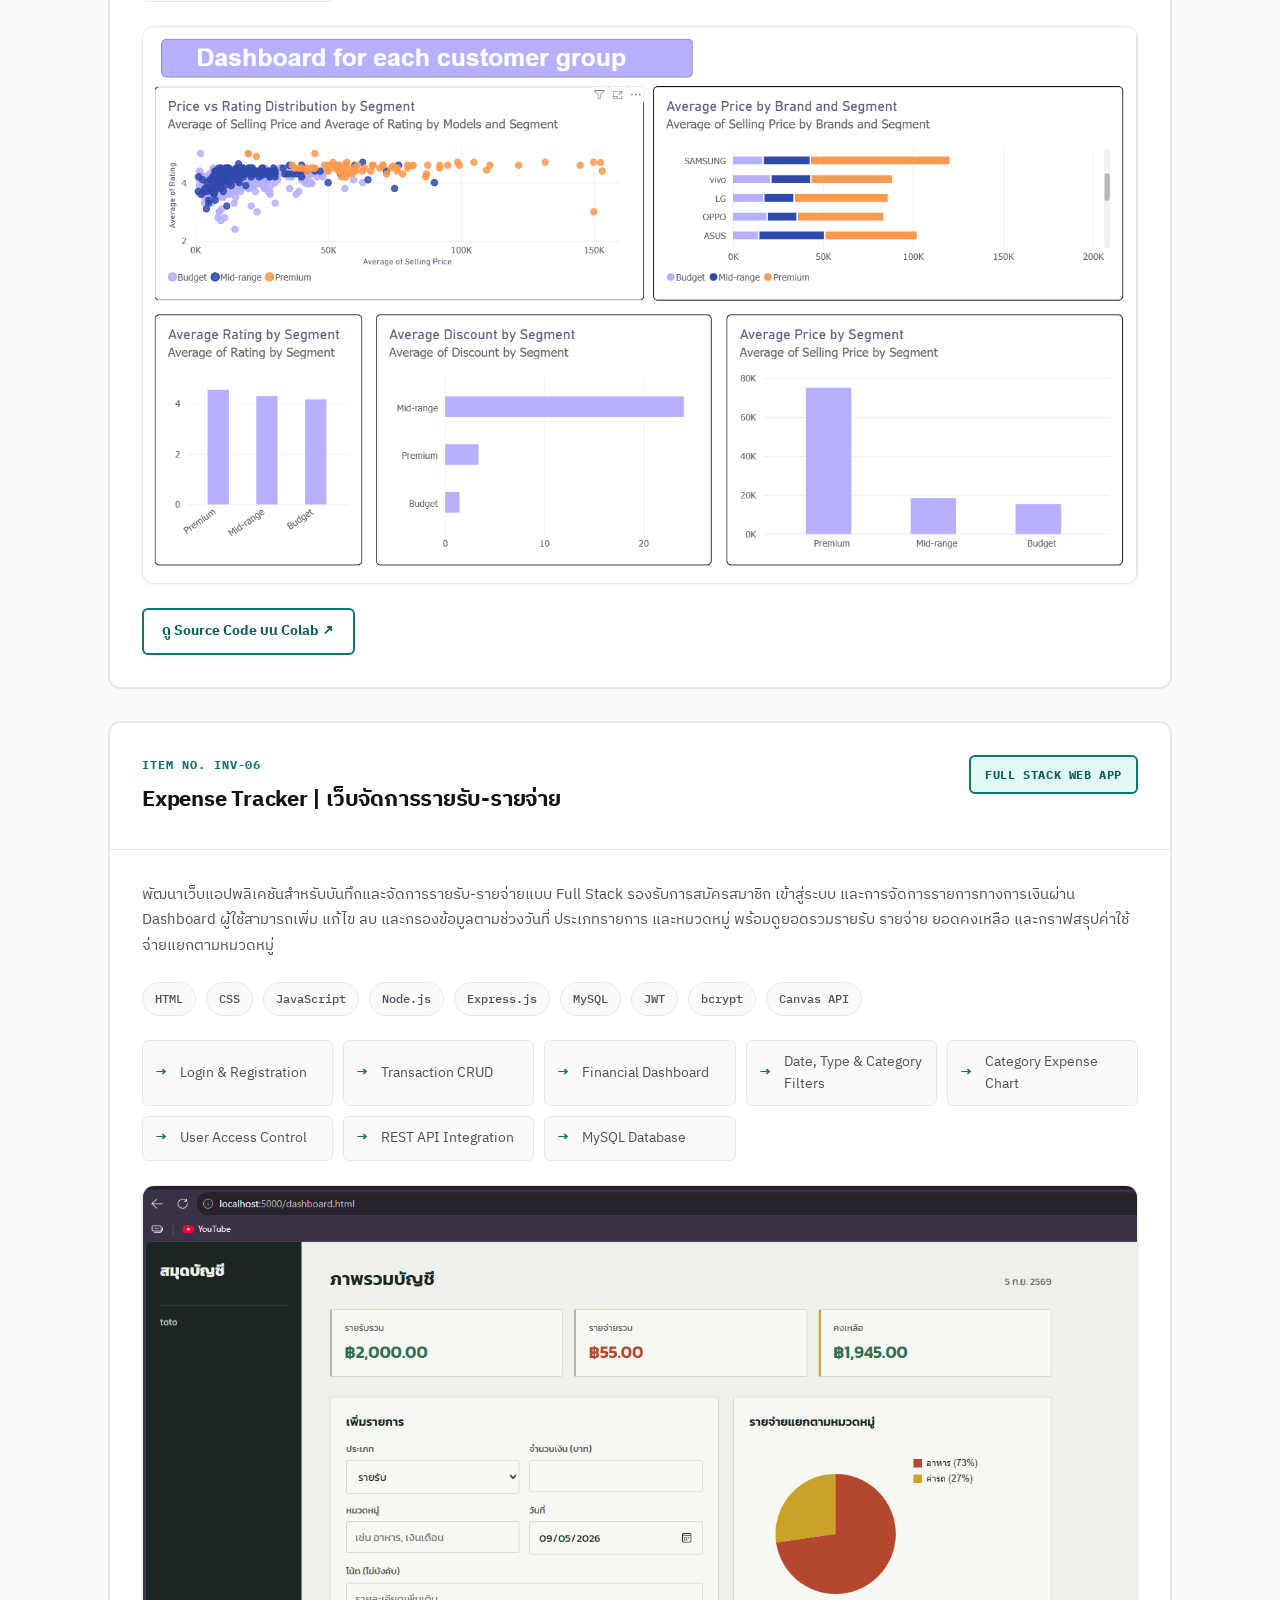
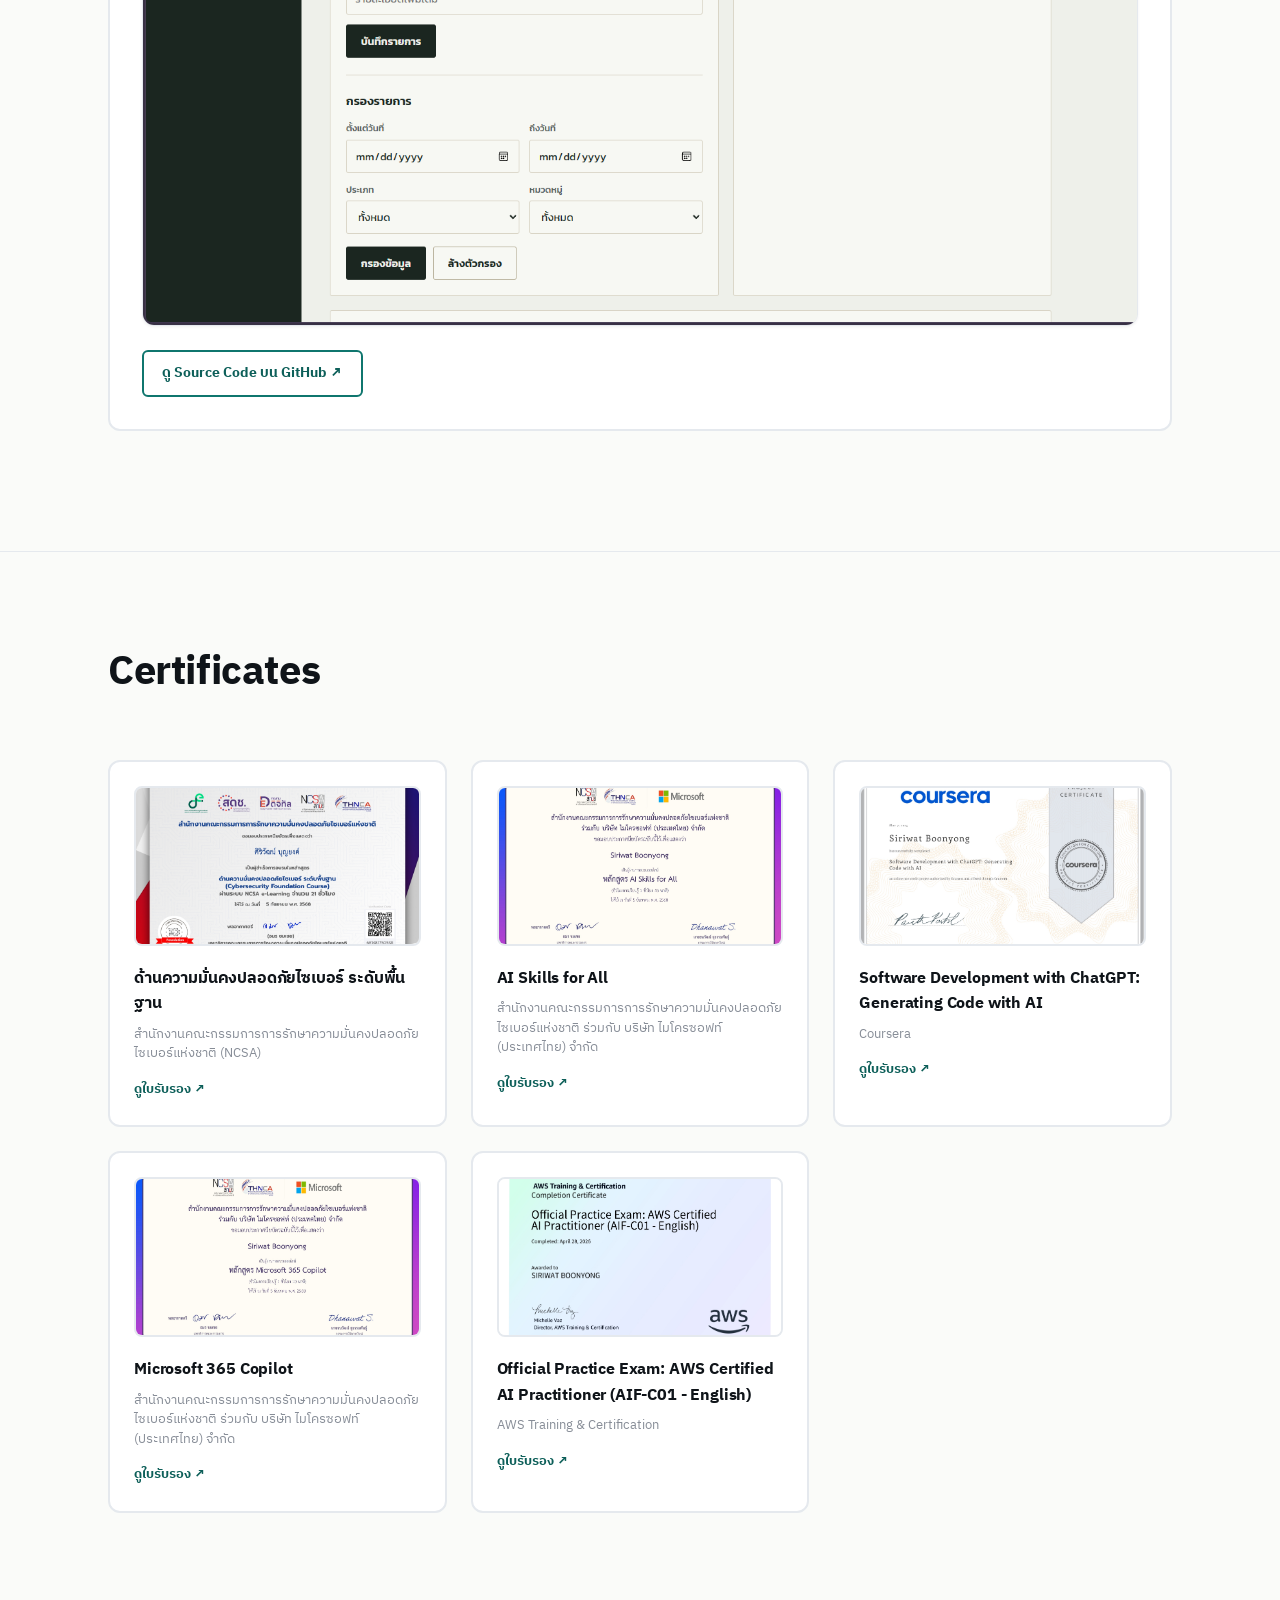
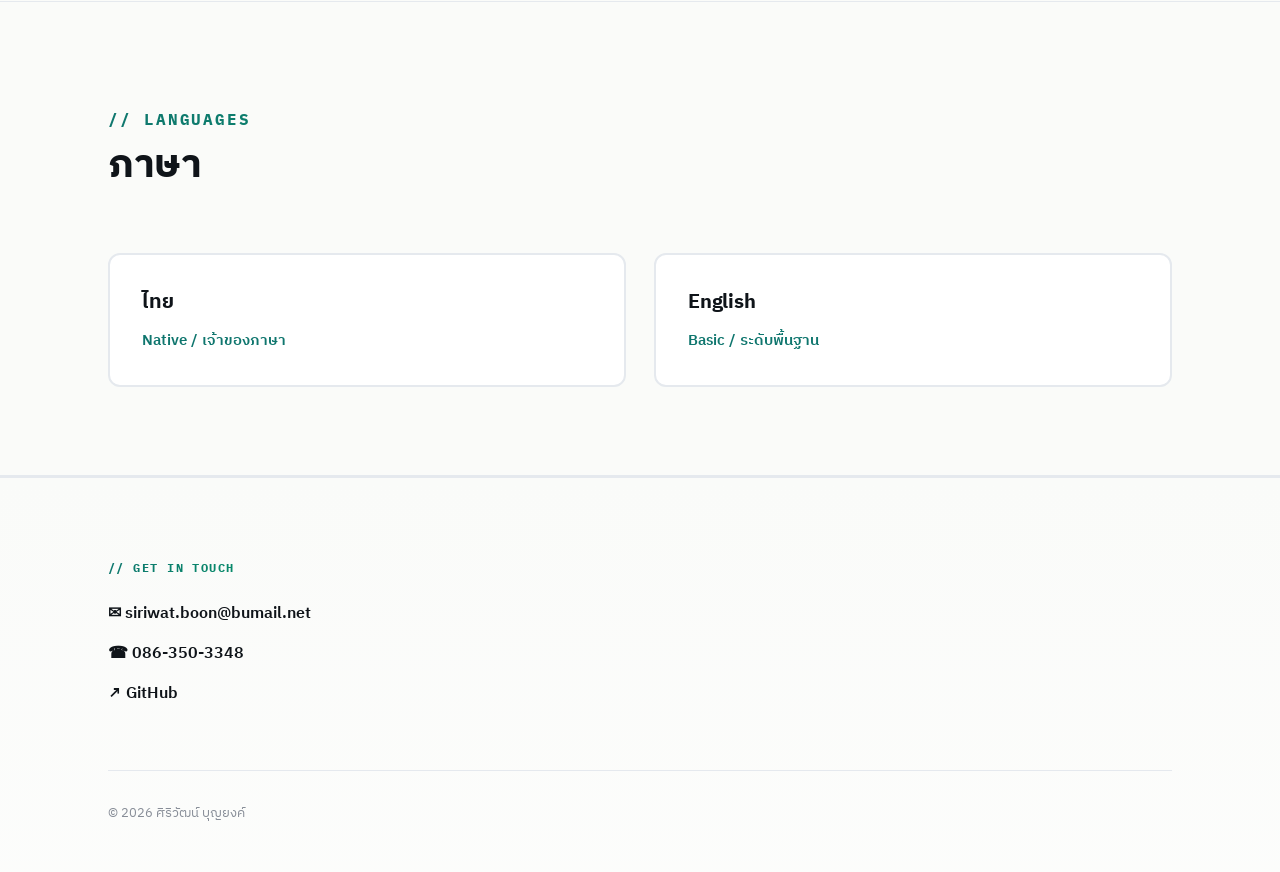
==== commit 36a51c3f: "update tools" ====
--- a/index.html
+++ b/index.html
@@ -93,7 +93,7 @@
           </ul>
         </div>
         <div class="skill-block" data-reveal>
-          <h3>Backend (Basic)</h3>
+          <h3>Backend</h3>
           <ul class="skill-list">
             <li>Node.js</li>
             <li>Express.js</li>
